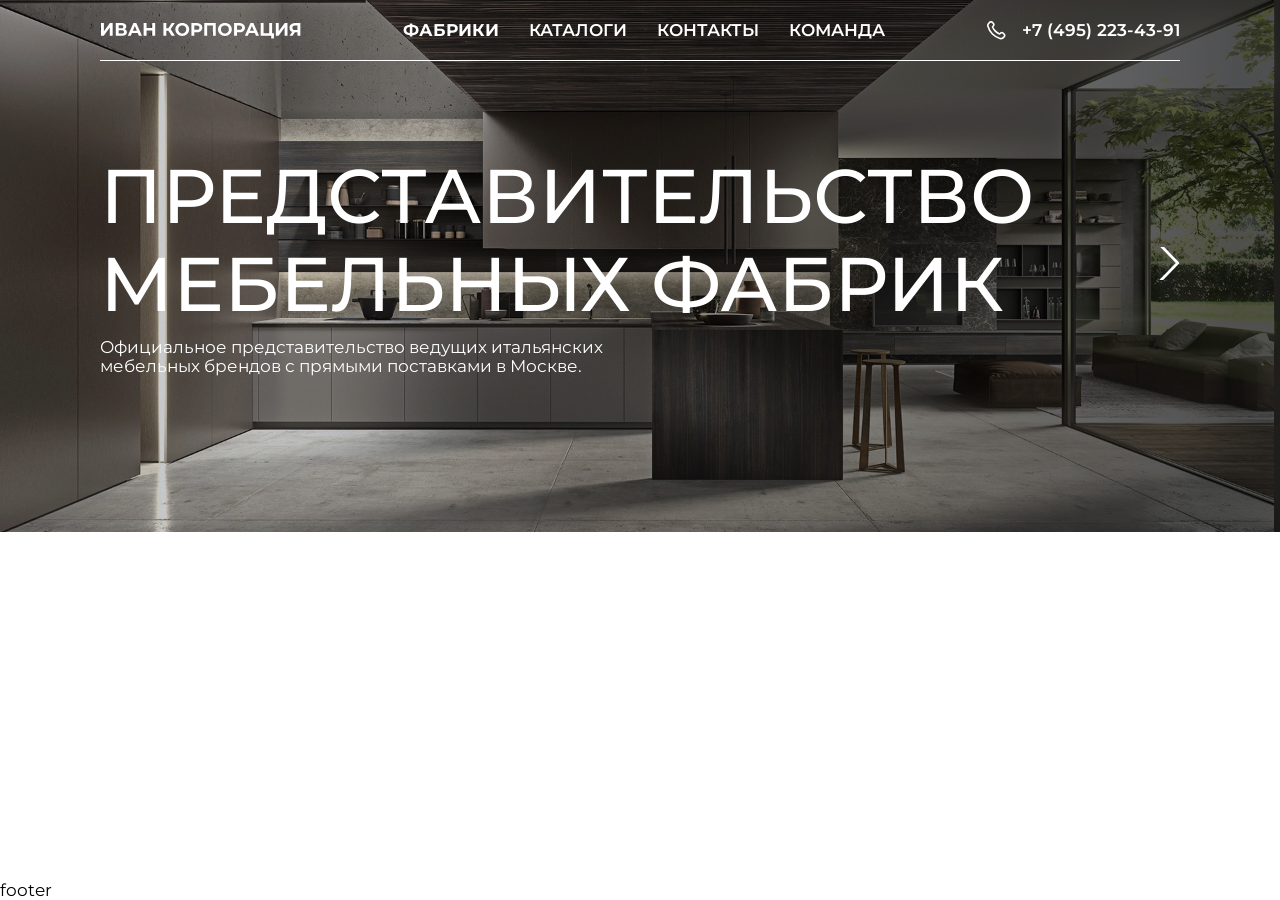
==== pages/index/index.html @ 4d2b4e7a "first commit" ====
<!DOCTYPE html>
<html lang="ru">

<head>
    <meta charset="UTF-8" />
    <meta name="viewport" content="width=device-width, initial-scale=1.0, viewport-fit=cover" />

    <title>Главная</title>

    <link rel="icon" type="image/png" href="../../img/favicon/favicon-96x96.png" sizes="96x96" />
    <link rel="icon" type="image/svg+xml" href="../../img/favicon/favicon.svg" />
    <link rel="shortcut icon" href="../../img/favicon.ico" />
    <link rel="apple-touch-icon" sizes="180x180" href="../../img/favicon/apple-touch-icon.png" />
    <link rel="manifest" href="../../img/favicon/site.webmanifest" />
    <meta name="apple-mobile-web-app-title" content="Ivancorporation" />

    <link rel="stylesheet" type="text/css" href="../../fonts/stylesheet.css" />

    <link rel="stylesheet" type="text/css" href="../../libs/swiper/swiper-bundle.min.css" />
    <link rel="stylesheet" type="text/css" href="../../libs/selectric/selectric.css" />
    <link rel="stylesheet" type="text/css" href="../../libs/micromodal/micromodal.css" />
    <link rel="stylesheet" type="text/css" href="../../libs/fancybox/fancybox.css" />
    <link rel="stylesheet" type="text/css" href="../../css/style.css" />
</head>

<body class="index-page">

    <div class="site-wrapper">
        <header class="header">
            <div class="container">
                <div class="header__inner">
                    <a href="/" class="logo">
                        <img src="../../img/svg/logo.svg" alt="logo">
                    </a>

                    <nav class="menu">
                        <ul class="menu-list">
                            <li class="menu-item">
                                <a href="#" class="active">
                                    ФАБРИКИ
                                </a>
                            </li>
                            <li class="menu-item">
                                <a href="#">
                                    КАТАЛОГИ
                                </a>
                            </li>
                            <li class="menu-item">
                                <a href="#">
                                    КОНТАКТЫ
                                </a>
                            </li>
                            <li class="menu-item">
                                <a href="#">
                                    КОМАНДА
                                </a>
                            </li>
                        </ul>

                        <div class="menu__mobile">
                            <a href="tel:+74952234391" class="link-phone isMobile">+7 (495) 223-43-91</a>
                            <a href="mailto:ivancorporation.info" class="link-mail">ivancorporation.info</a>

                            <div class="socials">
                                <a href="#" class="socials__item socials__item--whatsapp"></a>
                                <a href="#" class="socials__item socials__item--telegram"></a>
                                <a href="#" class="socials__item socials__item--max"></a>
                            </div>
                        </div>
                    </nav>

                    <a href="tel:+74952234391" class="link-phone">+7 (495) 223-43-91</a>

                    <div class="burger">
                        <span class="burger-line"></span>
                        <span class="burger-line"></span>
                        <span class="burger-line"></span>
                    </div>
                </div>
            </div>

        </header>

        <main class="main">
            <section class="hero">
                <div class="container">
                    <div class="hero__content">
                        <h1 class="caption caption--h1">ПРЕДСТАВИТЕЛЬСТВО МЕБЕЛЬНЫХ ФАБРИК</h1>
                        <p>
                            Официальное представительство ведущих итальянских мебельных брендов с прямыми
                            поставками в
                            Москве.
                        </p>
                    </div>
                </div>

                <div class="hero__slider swiper">
                    <div class="swiper-wrapper">
                        <div class="swiper-slide">
                            <div class="picture-block">
                                <picture>
                                    <source type="image/webp" srcset="./../../img/pic-hero1.webp" />
                                    <img src="./../../img/pic-hero1.png" alt="" />
                                </picture>
                            </div>

                        </div>
                        <div class="swiper-slide">
                            <div class="picture-block">
                                <picture>
                                    <source type="image/webp" srcset="./../../img/pic-hero2.webp" />
                                    <img src="./../../img/pic-hero2.png" alt="" />
                                </picture>
                            </div>

                        </div>
                    </div>

                    <div class="hero__slider__controls">
                        <div class="btnSwiperNext"></div>
                    </div>

                </div>
            </section>
        </main>
        <footer class="footer">footer</footer>
    </div>

    <div class="overlay"></div>

</body>

<script src="../../libs/jquery/jquery-3.7.1.min.js"></script>
<script src="../../libs/swiper/swiper-bundle.min.js"></script>
<script src="../../libs/selectric/jquery.selectric.min.js"></script>
<script src="../../libs/micromodal/micromodal.min.js"></script>
<script src="../../libs/tabslet/jquery.tabslet.min.js"></script>
<script src="../../libs/fancybox/fancybox.umd.js"></script>
<script src="../../js/main.js"></script>

</html>
---- fonts/stylesheet.css ----
@font-face{font-family:'Montserrat';src:url('Montserrat-Bold.woff2') format('woff2'),url('Montserrat-Bold.woff') format('woff');font-weight:bold;font-style:normal;font-display:swap;}@font-face{font-family:'Montserrat';src:url('Montserrat-BoldItalic.woff2') format('woff2'),url('Montserrat-BoldItalic.woff') format('woff');font-weight:bold;font-style:italic;font-display:swap;}@font-face{font-family:'Montserrat';src:url('Montserrat-Italic.woff2') format('woff2'),url('Montserrat-Italic.woff') format('woff');font-weight:normal;font-style:italic;font-display:swap;}@font-face{font-family:'Montserrat';src:url('Montserrat-Light.woff2') format('woff2'),url('Montserrat-Light.woff') format('woff');font-weight:300;font-style:normal;font-display:swap;}@font-face{font-family:'Montserrat';src:url('Montserrat-LightItalic.woff2') format('woff2'),url('Montserrat-LightItalic.woff') format('woff');font-weight:300;font-style:italic;font-display:swap;}@font-face{font-family:'Montserrat';src:url('Montserrat-Medium.woff2') format('woff2'),url('Montserrat-Medium.woff') format('woff');font-weight:500;font-style:normal;font-display:swap;}@font-face{font-family:'Montserrat';src:url('Montserrat-MediumItalic.woff2') format('woff2'),url('Montserrat-MediumItalic.woff') format('woff');font-weight:500;font-style:italic;font-display:swap;}@font-face{font-family:'Montserrat';src:url('Montserrat-Regular.woff2') format('woff2'),url('Montserrat-Regular.woff') format('woff');font-weight:normal;font-style:normal;font-display:swap;}@font-face{font-family:'Montserrat';src:url('Montserrat-SemiBold.woff2') format('woff2'),url('Montserrat-SemiBold.woff') format('woff');font-weight:600;font-style:normal;font-display:swap;}@font-face{font-family:'Montserrat';src:url('Montserrat-SemiBoldItalic.woff2') format('woff2'),url('Montserrat-SemiBoldItalic.woff') format('woff');font-weight:600;font-style:italic;font-display:swap;}@font-face{font-family:'Montserrat';src:url('Montserrat-Thin.woff2') format('woff2'),url('Montserrat-Thin.woff') format('woff');font-weight:100;font-style:normal;font-display:swap;}@font-face{font-family:'Montserrat';src:url('Montserrat-ThinItalic.woff2') format('woff2'),url('Montserrat-ThinItalic.woff') format('woff');font-weight:100;font-style:italic;font-display:swap;}
---- libs/selectric/selectric.css ----
/*======================================
  Selectric v1.13.0
======================================*/

.selectric-wrapper {
  position: relative;
  cursor: pointer;
}

.selectric-responsive {
  width: 100%;
}

.selectric {
  border: 1px solid #DDD;
  border-radius: 0px;
  background: #F8F8F8;
  position: relative;
  overflow: hidden;
}

.selectric .label {
  display: block;
  white-space: nowrap;
  overflow: hidden;
  text-overflow: ellipsis;
  margin: 0 38px 0 10px;
  font-size: 12px;
  line-height: 38px;
  color: #444;
  height: 38px;
  -webkit-user-select: none;
     -moz-user-select: none;
      -ms-user-select: none;
          user-select: none;
}

.selectric .button {
  display: block;
  position: absolute;
  right: 0;
  top: 0;
  width: 38px;
  height: 38px;
  line-height: 38px;
  background-color: #F8f8f8;
  color: #BBB;
  text-align: center;
  font: 0/0 a;
  *font: 20px/38px Lucida Sans Unicode, Arial Unicode MS, Arial;
}

.selectric .button:after {
  content: " ";
  position: absolute;
  top: 0;
  right: 0;
  bottom: 0;
  left: 0;
  margin: auto;
  width: 0;
  height: 0;
  border: 4px solid transparent;
  border-top-color: #BBB;
  border-bottom: none;
}

.selectric-focus .selectric {
  border-color: #aaaaaa;
}

.selectric-hover .selectric {
  border-color: #c4c4c4;
}

.selectric-hover .selectric .button {
  color: #a2a2a2;
}

.selectric-hover .selectric .button:after {
  border-top-color: #a2a2a2;
}

.selectric-open {
  z-index: 9999;
}

.selectric-open .selectric {
  border-color: #c4c4c4;
}

.selectric-open .selectric-items {
  display: block;
}

.selectric-disabled {
  filter: alpha(opacity=50);
  opacity: 0.5;
  cursor: default;
  -webkit-user-select: none;
     -moz-user-select: none;
      -ms-user-select: none;
          user-select: none;
}

.selectric-hide-select {
  position: relative;
  overflow: hidden;
  width: 0;
  height: 0;
}

.selectric-hide-select select {
  position: absolute;
  left: -100%;
}

.selectric-hide-select.selectric-is-native {
  position: absolute;
  width: 100%;
  height: 100%;
  z-index: 10;
}

.selectric-hide-select.selectric-is-native select {
  position: absolute;
  top: 0;
  left: 0;
  right: 0;
  height: 100%;
  width: 100%;
  border: none;
  z-index: 1;
  box-sizing: border-box;
  opacity: 0;
}

.selectric-input {
  position: absolute !important;
  top: 0 !important;
  left: 0 !important;
  overflow: hidden !important;
  clip: rect(0, 0, 0, 0) !important;
  margin: 0 !important;
  padding: 0 !important;
  width: 1px !important;
  height: 1px !important;
  outline: none !important;
  border: none !important;
  *font: 0/0 a !important;
  background: none !important;
}

.selectric-temp-show {
  position: absolute !important;
  visibility: hidden !important;
  display: block !important;
}

/* Items box */
.selectric-items {
  display: none;
  position: absolute;
  top: 100%;
  left: 0;
  background: #F8F8F8;
  border: 1px solid #c4c4c4;
  z-index: -1;
  box-shadow: 0 0 10px -6px;
}

.selectric-items .selectric-scroll {
  height: 100%;
  overflow: auto;
}

.selectric-above .selectric-items {
  top: auto;
  bottom: 100%;
}

.selectric-items ul, .selectric-items li {
  list-style: none;
  padding: 0;
  margin: 0;
  font-size: 12px;
  line-height: 20px;
  min-height: 20px;
}

.selectric-items li {
  display: block;
  padding: 10px;
  color: #666;
  cursor: pointer;
}

.selectric-items li.selected {
  background: #E0E0E0;
  color: #444;
}

.selectric-items li.highlighted {
  background: #D0D0D0;
  color: #444;
}

.selectric-items li:hover {
  background: #D5D5D5;
  color: #444;
}

.selectric-items .disabled {
  filter: alpha(opacity=50);
  opacity: 0.5;
  cursor: default !important;
  background: none !important;
  color: #666 !important;
  -webkit-user-select: none;
     -moz-user-select: none;
      -ms-user-select: none;
          user-select: none;
}

.selectric-items .selectric-group .selectric-group-label {
  font-weight: bold;
  padding-left: 10px;
  cursor: default;
  -webkit-user-select: none;
     -moz-user-select: none;
      -ms-user-select: none;
          user-select: none;
  background: none;
  color: #444;
}

.selectric-items .selectric-group.disabled li {
  filter: alpha(opacity=100);
  opacity: 1;
}

.selectric-items .selectric-group li {
  padding-left: 25px;
}
---- libs/micromodal/micromodal.css ----
/**************************\
  Basic Modal Styles
\**************************/

.modal {
  font-family: -apple-system,BlinkMacSystemFont,avenir next,avenir,helvetica neue,helvetica,ubuntu,roboto,noto,segoe ui,arial,sans-serif;
}

.modal__overlay {
  position: fixed;
  top: 0;
  left: 0;
  right: 0;
  bottom: 0;
  background: rgba(0,0,0,0.6);
  display: flex;
  justify-content: center;
  align-items: center;
}

.modal__container {
  background-color: #fff;
  padding: 30px;
  max-width: 500px;
  max-height: 100vh;
  border-radius: 4px;
  overflow-y: auto;
  box-sizing: border-box;
}

.modal__header {
  display: flex;
  justify-content: space-between;
  align-items: center;
}

.modal__title {
  margin-top: 0;
  margin-bottom: 0;
  font-weight: 600;
  font-size: 1.25rem;
  line-height: 1.25;
  color: #00449e;
  box-sizing: border-box;
}

.modal__close {
  background: transparent;
  border: 0;
}

.modal__header .modal__close:before { content: "\2715"; }

.modal__content {
  margin-top: 2rem;
  margin-bottom: 2rem;
  line-height: 1.5;
  color: rgba(0,0,0,.8);
}

.modal__btn {
  font-size: .875rem;
  padding-left: 1rem;
  padding-right: 1rem;
  padding-top: .5rem;
  padding-bottom: .5rem;
  background-color: #e6e6e6;
  color: rgba(0,0,0,.8);
  border-radius: .25rem;
  border-style: none;
  border-width: 0;
  cursor: pointer;
  -webkit-appearance: button;
  text-transform: none;
  overflow: visible;
  line-height: 1.15;
  margin: 0;
  will-change: transform;
  -moz-osx-font-smoothing: grayscale;
  -webkit-backface-visibility: hidden;
  backface-visibility: hidden;
  -webkit-transform: translateZ(0);
  transform: translateZ(0);
  transition: -webkit-transform .25s ease-out;
  transition: transform .25s ease-out;
  transition: transform .25s ease-out,-webkit-transform .25s ease-out;
}

.modal__btn:focus, .modal__btn:hover {
  -webkit-transform: scale(1.05);
  transform: scale(1.05);
}

.modal__btn-primary {
  background-color: #00449e;
  color: #fff;
}



/**************************\
  Demo Animation Style
\**************************/
@keyframes mmfadeIn {
    from { opacity: 0; }
      to { opacity: 1; }
}

@keyframes mmfadeOut {
    from { opacity: 1; }
      to { opacity: 0; }
}

@keyframes mmslideIn {
  from { transform: translateY(15%); }
    to { transform: translateY(0); }
}

@keyframes mmslideOut {
    from { transform: translateY(0); }
    to { transform: translateY(-10%); }
}

.micromodal-slide {
  display: none;
}

.micromodal-slide.is-open {
  display: block;
}

.micromodal-slide[aria-hidden="false"] .modal__overlay {
  animation: mmfadeIn .3s cubic-bezier(0.0, 0.0, 0.2, 1);
}

.micromodal-slide[aria-hidden="false"] .modal__container {
  animation: mmslideIn .3s cubic-bezier(0, 0, .2, 1);
}

.micromodal-slide[aria-hidden="true"] .modal__overlay {
  animation: mmfadeOut .3s cubic-bezier(0.0, 0.0, 0.2, 1);
}

.micromodal-slide[aria-hidden="true"] .modal__container {
  animation: mmslideOut .3s cubic-bezier(0, 0, .2, 1);
}

.micromodal-slide .modal__container,
.micromodal-slide .modal__overlay {
  will-change: transform;
}
---- css/style.css ----
*,
*:before,
*:after {
  -webkit-box-sizing: border-box;
  -moz-box-sizing: border-box;
  box-sizing: border-box;
  -webkit-text-size-adjust: 100%;
  -moz-text-size-adjust: 100%;
  -ms-text-size-adjust: 100%;
}

html {
  padding: env(safe-area-inset);
}

html,
body {
  -webkit-box-sizing: border-box;
  -moz-box-sizing: border-box;
  box-sizing: border-box;
  -webkit-text-size-adjust: 100%;
  -moz-text-size-adjust: 100%;
  -ms-text-size-adjust: 100%;
  scroll-behavior: smooth;
  margin: 0 auto !important;
}

body {
  margin: 0 auto;
  padding: 0px;
  -webkit-outline: none;
  outline: none;
  position: relative;
  min-width: 320px;
  max-height: 1000000px;
  min-height: 100vh;
  text-decoration-skip: objects;
  -webkit-font-smoothing: antialiased;
  -webkit-tap-highlight-color: transparent;
}

:focus,
:active,
:hover,
:link {
  -webkit-tap-highlight-color: rgba(0, 0, 0, 0) !important;
  -webkit-focus-ring-color: rgba(0, 0, 0, 0) !important;
  -webkit-outline: none;
  outline: none;
}

ul,
ol {
  list-style-position: inside;
  list-style-type: none;
  padding: 0;
  margin: 0;
  text-align: left;
}

li {
  height: auto;
}

h1,
h2,
h3,
h4,
h5,
h6,
p {
  margin: 0;
}

iframe {
  display: block;
  border: none;
}

img {
  display: block;
  border: none;
  max-width: 100%;
}

textarea {
  white-space: pre-wrap;
  resize: none;
}

button,
select {
  display: block;
  padding: 0;
  border: none;
  -webkit-border-radius: 0;
  -moz-border-radius: 0;
  -ms-border-radius: 0;
  border-radius: 0;
  font-family: inherit;
  background-color: transparent;
  -webkit-appearance: none;
  -moz-appearance: none;
  appearance: none;
  -webkit-box-shadow: none;
  -moz-box-shadow: none;
  box-shadow: none;
  text-transform: none;
}

button {
  width: auto;
  cursor: pointer;
}

button::-moz-focus-inner,
[type=button]::-moz-focus-inner,
[type=reset]::-moz-focus-inner,
[type=submit]::-moz-focus-inner {
  border: none;
  padding: 0;
}

[type=search],
button:-moz-focusring,
[type=button]:-moz-focusring,
[type=reset]:-moz-focusring,
[type=submit]:-moz-focusring {
  -webkit-outline: none;
  outline: none;
}

[type=search]::-webkit-search-decoration,
::-webkit-file-upload-button {
  -webkit-appearance: none;
  -moz-appearance: none;
  appearance: none;
}

label,
textarea,
input {
  -webkit-appearance: none;
  appearance: none;
  border-radius: 0;
  font-variant-ligatures: none;
}

input[type=number],
input[type=number]:hover,
input[type=number]:focus {
  appearance: none;
  -moz-appearance: textfield;
}

input[type=number]::-webkit-inner-spin-button,
input[type=number]::-webkit-outer-spin-button {
  -webkit-appearance: none;
  margin: 0;
}

[hidden],
::-ms-clear,
area {
  display: none;
}

fieldset {
  border: none;
  margin: 0;
  padding: 0;
}

legend {
  display: block;
  padding: 0;
}

menu,
dir {
  list-style: none;
  margin: 0;
  padding: 0;
}

::-webkit-input-placeholder {
  color: inherit;
}

:-ms-input-placeholder {
  color: inherit;
}

::-moz-input-placeholder {
  color: inherit;
}

::-moz-placeholder {
  color: inherit;
}

:-moz-placeholder {
  color: inherit;
}

a {
  background-color: transparent;
  color: inherit;
  text-decoration: none;
  -webkit-outline: none;
  outline: none;
  text-decoration-skip-ink: none;
}

[type=date]::-webkit-inner-spin-button {
  display: none;
}

[type=date]::-webkit-calendar-picker-indicator {
  opacity: 0;
}

body {
  font-family: "Montserrat", sans-serif;
  background-color: rgb(255, 255, 255);
  color: rgb(0, 0, 0);
  font-size: 18px;
  line-height: 22px;
  font-weight: 400;
  font-variant-ligatures: none;
}
@media (max-width: 1549px) {
  body {
    font-size: 17px;
    line-height: 19px;
  }
}
@media (max-width: 389px) {
  body {
    font-size: 15px;
    line-height: 17px;
  }
}
body.modal-open, body.hidden {
  overflow: hidden;
}
body.index-page .header {
  color: rgb(255, 255, 255);
}
@media (max-width: 767px) {
  body.index-page .header {
    border-bottom: solid 1px rgb(255, 255, 255);
  }
}
body.index-page .header__inner {
  border-color: rgb(255, 255, 255);
}
body.index-page .link-phone::before {
  filter: brightness(0) invert(1);
}
body.index-page .main {
  padding-top: 0;
}
body.index-page .burger-line {
  background-color: rgb(255, 255, 255);
}
body.inner-page .header {
  color: #222222;
}
body.inner-page .header__inner {
  border-color: #222222;
}
body.inner-page .logo {
  filter: brightness(0) invert(1);
}
body.is-openMenu .header {
  background-color: rgb(255, 255, 255);
  border-color: #222222;
}
body.is-openMenu .header .logo {
  filter: brightness(0) invert(0);
}
body.is-openMenu .header .link-phone {
  opacity: 0;
  pointer-events: none;
}
body.is-openMenu .header .menu__mobile .link-phone {
  opacity: 1;
  pointer-events: initial;
}
body.is-openMenu .header .burger-line {
  background-color: #222222;
}

.container {
  width: 100%;
  max-width: 1540px;
  padding: 0 10px;
  margin: 0 auto;
}
@media (max-width: 1549px) {
  .container {
    max-width: 1100px;
  }
}
@media (max-width: 1279px) {
  .container {
    max-width: 850px;
  }
}
@media (max-width: 1023px) {
  .container {
    max-width: 689px;
    padding: 0;
  }
}
@media (max-width: 767px) {
  .container {
    max-width: 100%;
    padding-left: 16px;
    padding-right: 16px;
  }
}

label,
textarea,
input {
  font-family: "Montserrat", sans-serif;
}

div {
  scrollbar-color: rgba(255, 255, 255, 0.33) transparent;
  scrollbar-width: thin;
}
div::-webkit-scrollbar {
  width: 5px;
  background-color: transparent;
  left: 5px;
}
div::-webkit-scrollbar-thumb {
  width: 5px;
  background-color: rgba(255, 255, 255, 0.33);
  border-radius: 10px;
}

.site-wrapper {
  display: flex;
  flex-direction: column;
  flex-wrap: wrap;
  min-height: 100vh;
  width: 100%;
}
.site-wrapper footer,
.site-wrapper .footer {
  margin-top: auto;
}

.main {
  width: 100%;
  flex: 1;
  display: flex;
  flex-direction: column;
  padding-top: 72px;
}

picture {
  position: relative;
  display: block;
}
picture img {
  position: relative;
}

.picture-block {
  position: relative;
}
.picture-block picture {
  position: absolute;
  top: 0;
  left: 0;
  width: 100%;
  height: 100%;
}
.picture-block picture img {
  position: absolute;
  top: 0;
  left: 0;
  width: 100%;
  height: 100%;
  object-fit: cover;
}

section {
  padding: 80px 0;
}
@media (max-width: 1549px) {
  section {
    padding: 50px 0;
  }
}
@media (max-width: 1279px) {
  section {
    padding: 50px 0;
  }
}
@media (max-width: 767px) {
  section {
    padding: 40px 0;
  }
}
@media (max-width: 639px) {
  section {
    padding: 30px 0;
  }
}

.selectric-wrapper {
  border: 0;
  outline: none;
  height: 50px;
}
.selectric-wrapper.selectric-hover .selectric {
  border-color: rgb(0, 0, 0);
}
.selectric-wrapper.selectric-open .selectric {
  border-color: rgb(0, 0, 0);
}
.selectric-wrapper.selectric-open .selectric .button {
  transform: scale(1, -1);
}
.selectric-wrapper.selectric-above .selectric-items {
  border: solid 1px rgb(0, 0, 0);
}
@media (max-width: 1549px) {
  .selectric-wrapper {
    height: 30px;
  }
}

.selectric {
  border: 0;
  background: transparent;
  width: 100%;
  height: 50px;
  width: 100%;
  border-top: 0;
  border-left: 0;
  border-right: 0;
  border-radius: 0;
}
@media (max-width: 1549px) {
  .selectric {
    height: 30px;
  }
}
.selectric .label {
  font-weight: 400;
  height: 100%;
  padding: 10px 0;
  font-weight: 400;
  font-family: "Montserrat", sans-serif;
  font-size: 16px;
  line-height: 30px;
  letter-spacing: 0%;
  margin: 0;
  color: rgb(0, 0, 0);
  border-bottom: solid 1px rgb(159, 159, 159);
}
@media (max-width: 1549px) {
  .selectric .label {
    padding: 0;
    font-size: 12px;
  }
}
.selectric .button {
  display: none;
  width: 24px;
  height: 24px;
  background: transparent;
  background-image: url("data:image/svg+xml;charset=UTF-8,%3csvg width='15' height='8' viewBox='0 0 15 8' fill='none' xmlns='http://www.w3.org/2000/svg'%3e%3cpath d='M1.5 1L7.5 7L13.5 1' stroke='%23222222' stroke-width='2' stroke-linecap='round' stroke-linejoin='round'/%3e%3c/svg%3e ");
  background-position: center;
  background-repeat: no-repeat;
  background-size: 12px;
  transition: all 0.3s;
  top: 50%;
  right: 24px;
  margin-top: -12px;
}
.selectric .button::after {
  display: none;
}

.selectric-items {
  background: transparent;
  background-color: rgb(255, 255, 255);
  border: 0;
  border-bottom-right-radius: 9px;
  border-bottom-left-radius: 9px;
  box-shadow: 0px 6px 15px 0px rgba(98, 97, 97, 0.25);
  border-top: 0;
  overflow: hidden;
  z-index: -1;
  min-width: 140px;
  right: 0;
  left: auto;
}

.selectric-scroll {
  border: 0;
}
.selectric-scroll ul {
  padding-top: 5px;
}
.selectric-scroll ul li {
  font-weight: 400;
  font-size: 14px;
  line-height: 18px;
  color: #7b7b7b;
  padding: 8px;
  transition: all 0.3s;
}
.selectric-scroll ul li.highlighted, .selectric-scroll ul li.selected {
  background: transparent !important;
  text-decoration: underline;
  color: rgb(0, 0, 0);
}
.selectric-scroll ul li:hover {
  background: transparent !important;
  color: rgb(0, 0, 0);
}

.selectric-open {
  z-index: 4;
}

.swiper-pagination-bullets {
  bottom: 0 !important;
  top: auto !important;
  left: 0;
  width: auto;
  position: relative;
  display: flex;
  justify-content: center;
  align-items: center;
  gap: 0;
  z-index: 5;
}
.swiper-pagination-bullets .swiper-pagination-bullet {
  width: 16px;
  height: 1px;
  opacity: 1;
  border-radius: 0;
  margin: 0 !important;
  flex: 1;
  position: relative;
  transition: all 0.3s;
  background-color: rgba(15, 15, 15, 0.2);
}
.swiper-pagination-bullets .swiper-pagination-bullet-active {
  background-color: rgb(0, 0, 0);
}

.burger {
  cursor: pointer;
  display: none;
  width: 24px;
  height: 16px;
  background-position: center;
  background-repeat: no-repeat;
  background-size: contain;
  z-index: 3;
  transition: transform 0.3s;
  pointer-events: none;
}
@media (max-width: 767px) {
  .burger {
    position: relative;
    display: flex;
    flex-direction: column;
    justify-content: space-between;
    align-items: center;
    pointer-events: initial;
  }
}
.burger-line {
  width: 100%;
  height: 2px;
  background-color: rgb(0, 0, 0);
  transition: all 0.3s;
  border-radius: 3px;
}
.burger.opened .burger-line:nth-child(1) {
  transform: rotate(45deg) translate(5px, 6px);
}
.burger.opened .burger-line:nth-child(2) {
  width: 0;
}
.burger.opened .burger-line:nth-child(3) {
  transform: rotate(-45deg) translate(4px, -5px);
}

.swiper-controls {
  position: relative;
  display: flex;
  gap: 20px;
}

.swiperBtnPrev {
  cursor: pointer;
  background-position: center;
  background-repeat: no-repeat;
  position: relative;
  top: 0;
  left: 0;
  right: 0;
  margin: 0;
  width: 46px;
  height: 46px;
  min-width: 46px;
  transition: all 0.3s;
  transform: rotate(-180deg);
  background-size: contain;
  background-image: url("data:image/svg+xml;charset=UTF-8,%3csvg width='49' height='49' viewBox='0 0 49 49' fill='none' xmlns='http://www.w3.org/2000/svg'%3e%3cpath d='M1 24.3333H47.6667M47.6667 24.3333L24.3333 1M47.6667 24.3333L24.3333 47.6667' stroke='%230F0F0F' stroke-width='2' stroke-linecap='round' stroke-linejoin='round'/%3e%3c/svg%3e ");
}
@media (max-width: 767px) {
  .swiperBtnPrev {
    width: 30px;
    height: 30px;
    min-width: 30px;
  }
}
.swiperBtnPrev:hover {
  transform: rotate(-180deg) scale(0.9);
}

.swiperBtnNext {
  cursor: pointer;
  background-position: center;
  background-repeat: no-repeat;
  position: relative;
  top: 0;
  left: 0;
  right: 0;
  margin: 0;
  width: 46px;
  height: 46px;
  min-width: 46px;
  transition: all 0.3s;
  background-size: contain;
  background-image: url("data:image/svg+xml;charset=UTF-8,%3csvg width='49' height='49' viewBox='0 0 49 49' fill='none' xmlns='http://www.w3.org/2000/svg'%3e%3cpath d='M1 24.3333H47.6667M47.6667 24.3333L24.3333 1M47.6667 24.3333L24.3333 47.6667' stroke='%230F0F0F' stroke-width='2' stroke-linecap='round' stroke-linejoin='round'/%3e%3c/svg%3e ");
}
@media (max-width: 767px) {
  .swiperBtnNext {
    width: 30px;
    height: 30px;
    min-width: 30px;
  }
}
.swiperBtnNext:hover {
  transform: scale(0.9);
}

.input-item {
  width: 100%;
}
.input-item input {
  width: 100%;
  height: 65px;
  border: 0;
  background-color: transparent;
  border-bottom: solid 1px rgb(255, 255, 255);
  border-radius: 0;
  font-size: 24px;
  padding: 0;
  color: rgb(255, 255, 255);
}
@media (max-width: 1023px) {
  .input-item input {
    font-size: 20px;
  }
}
@media (max-width: 767px) {
  .input-item input {
    height: 45px;
  }
}
.input-item input::placeholder {
  text-transform: uppercase;
  opacity: 0.6;
}
.input-item textarea {
  width: 100%;
  height: 112px;
  background-color: rgb(255, 255, 255);
  border-radius: 9px;
  border: 0;
  padding: 12px 16px;
}

.check-block input {
  display: none;
}
.check-block input:checked + label:before {
  background-color: rgb(0, 0, 0);
}
.check-block input:checked + label::after {
  background-color: rgb(0, 0, 0);
  opacity: 1;
}
.check-block label {
  cursor: pointer;
  font-weight: 400;
  font-size: 16px;
  line-height: 20px;
  position: relative;
  padding-left: 24px;
  text-decoration-color: transparent;
  text-decoration-skip-ink: none;
  text-underline-offset: 1px;
  text-decoration-thickness: 1px;
  display: block;
  align-items: center;
  gap: 8px;
  padding-left: 70px;
  color: rgb(255, 255, 255);
}
@media (max-width: 1549px) {
  .check-block label {
    font-size: 14px;
    line-height: 17px;
    padding-left: 65px;
  }
}
@media (max-width: 1279px) {
  .check-block label {
    font-size: 12px;
  }
}
@media (max-width: 1023px) {
  .check-block label {
    padding-left: 50px;
  }
}
.check-block label a {
  text-decoration: underline;
  opacity: 0.3;
  transition: opacity 0.3s;
}
.check-block label a:hover {
  opacity: 1;
}
.check-block label::before {
  content: "";
  position: absolute;
  transition: all 0.3s;
  left: 0;
  top: 50%;
  width: 48px;
  height: 48px;
  border: 0;
  border-radius: 4px;
  overflow: hidden;
  transform: translateY(-50%);
  background-color: rgb(255, 255, 255);
}
@media (max-width: 1549px) {
  .check-block label::before {
    width: 42px;
    height: 42px;
  }
}
@media (max-width: 1023px) {
  .check-block label::before {
    width: 38px;
    height: 38px;
  }
}
.check-block label::after {
  content: "";
  position: absolute;
  transition: all 0.3s;
  background-color: rgb(255, 255, 255);
  left: 0;
  top: 50%;
  width: 48px;
  height: 48px;
  opacity: 0;
  border-radius: 4px;
  overflow: hidden;
  transform: translateY(-50%);
  background-position: center;
  background-image: url("data:image/svg+xml;charset=UTF-8,%3csvg width='35' height='25' viewBox='0 0 35 25' fill='none' xmlns='http://www.w3.org/2000/svg'%3e%3cpath d='M1.5 9.5L13.8077 22L33.5 2' stroke='%23EDEADF' stroke-width='4'/%3e%3c/svg%3e ");
  background-repeat: no-repeat;
}
@media (max-width: 1549px) {
  .check-block label::after {
    width: 42px;
    height: 42px;
    background-size: 24px;
  }
}
@media (max-width: 1023px) {
  .check-block label::after {
    width: 38px;
    height: 38px;
    background-size: 50%;
  }
}

.radio-block {
  position: relative;
}
.radio-block label {
  font-weight: 400;
  font-size: 16px;
  line-height: 30px;
  position: relative;
  padding-left: 17px;
  cursor: pointer;
}
.radio-block label::before {
  content: "";
  position: absolute;
  transition: all 0.3s;
  left: -10px;
  top: 2px;
  width: 17px;
  height: 17px;
  border-radius: 50%;
  border: solid 1px rgb(0, 0, 0);
}
@media (max-width: 1549px) {
  .radio-block label::before {
    top: 0;
  }
}
.radio-block label::after {
  content: "";
  position: absolute;
  transition: all 0.3s;
  left: -7px;
  top: 5px;
  width: 11px;
  height: 11px;
  border-radius: 50%;
  background-color: rgb(0, 0, 0);
  opacity: 0;
}
@media (max-width: 1549px) {
  .radio-block label::after {
    top: 3px;
  }
}
@media (max-width: 1549px) {
  .radio-block label {
    font-size: 12px;
  }
}
.radio-block input:checked + ::after {
  opacity: 1;
}

.play {
  cursor: pointer;
  background-image: url("data:image/svg+xml;charset=UTF-8,%3csvg width='45' height='50' viewBox='0 0 45 50' fill='none' xmlns='http://www.w3.org/2000/svg'%3e%3cpath d='M41.0625 19.8399C45.0347 22.1333 45.0347 27.8667 41.0625 30.1601L9.43749 48.4188C5.46527 50.7121 0.499998 47.8454 0.499998 43.2587L0.499999 6.74129C0.5 2.15456 5.46528 -0.712135 9.4375 1.58123L41.0625 19.8399Z' fill='%23FA4F19'/%3e%3c/svg%3e ");
  background-position: calc(50% + 5px) center;
  background-repeat: no-repeat;
  width: 66px;
  height: 66px;
  border-radius: 50%;
  display: flex;
  align-items: center;
  justify-content: center;
  transition: all 0.3s;
  z-index: 5;
}

.breadcrumbs {
  padding: 15px 0;
  position: relative;
  z-index: 3;
}
@media (max-width: 1549px) {
  .breadcrumbs {
    padding: 10px 0;
  }
}
@media (max-width: 767px) {
  .breadcrumbs {
    padding: 5px 0;
  }
}
.breadcrumbs ul {
  display: flex;
  align-items: center;
  flex-wrap: wrap;
  gap: 45px;
}
@media (max-width: 767px) {
  .breadcrumbs ul {
    gap: 0 37px;
    display: none;
  }
}
.breadcrumbs li:first-child .breadcrumbs-link::before {
  display: none;
}
.breadcrumbs .breadcrumbs-link {
  position: relative;
  font-weight: 400;
  font-size: 12px;
  line-height: 24px;
  text-decoration: underline;
  text-decoration-color: transparent;
  transition: text-decoration 0.3s;
}
.breadcrumbs .breadcrumbs-link:hover {
  text-decoration-color: rgb(0, 0, 0);
}
.breadcrumbs .breadcrumbs-link::before {
  content: "";
  position: absolute;
  transition: all 0.3s;
  left: -28.5px;
  top: 50%;
  transform: translateY(-50%);
  background-image: url("data:image/svg+xml;charset=UTF-8,%3csvg width='9' height='16' viewBox='0 0 9 16' fill='none' xmlns='http://www.w3.org/2000/svg'%3e%3cpath fill-rule='evenodd' clip-rule='evenodd' d='M0.844676 0.861934C1.10503 0.601584 1.52714 0.601584 1.78749 0.861934L7.98275 7.0572C8.50345 7.5779 8.50345 8.42212 7.98275 8.94281L1.78749 15.1381C1.52714 15.3984 1.10503 15.3984 0.844676 15.1381C0.584327 14.8777 0.584327 14.4556 0.844676 14.1953L7.03994 8.00001L0.844676 1.80474C0.584327 1.54439 0.584327 1.12228 0.844676 0.861934Z' fill='%234E5457'/%3e%3c/svg%3e ");
  background-position: center;
  background-repeat: no-repeat;
  background-size: contain;
  width: 14px;
  height: 14px;
}
.breadcrumbs span.breadcrumbs-link {
  text-decoration: none;
}
.breadcrumbs .breadcrumbs-link--main {
  position: relative;
  background-image: url("data:image/svg+xml;charset=UTF-8,%3csvg width='39' height='24' viewBox='0 0 39 24' fill='none' xmlns='http://www.w3.org/2000/svg'%3e%3cpath d='M0 4.67532C0 2.09321 2.09321 0 4.67532 0H33.974C36.5561 0 38.6493 2.09321 38.6493 4.67532V19.3247C38.6493 21.9068 36.5561 24 33.974 24H4.67532C2.09321 24 0 21.9068 0 19.3247V4.67532Z' fill='%234E5457'/%3e%3cpath fill-rule='evenodd' clip-rule='evenodd' d='M4.20801 4.51948C4.20801 3.91699 4.69642 3.42857 5.29892 3.42857H16.3639C17.9992 3.42857 19.3249 4.75428 19.3249 6.38961V10.2857C19.3249 10.8882 18.8365 11.3766 18.234 11.3766C17.6315 11.3766 17.1431 10.8882 17.1431 10.2857V6.38961C17.1431 5.95926 16.7942 5.61039 16.3639 5.61039H5.29892C4.69642 5.61039 4.20801 5.12198 4.20801 4.51948Z' fill='white'/%3e%3cpath fill-rule='evenodd' clip-rule='evenodd' d='M22.7378 9.1948C22.9797 9.1948 23.2179 9.13571 23.4318 9.02267L33.776 3.55501C34.3087 3.27346 34.9687 3.47702 35.2503 4.00968C35.5318 4.54235 35.3283 5.20239 34.7956 5.48394L24.4514 10.9516C23.9233 11.2307 23.3351 11.3766 22.7378 11.3766C21.3693 11.3766 20.2599 10.2672 20.2599 8.89865V4.51947C20.2599 3.91698 20.7483 3.42857 21.3508 3.42857C21.9533 3.42857 22.4417 3.91698 22.4417 4.51947V8.89865C22.4417 9.06221 22.5743 9.1948 22.7378 9.1948Z' fill='white'/%3e%3cpath fill-rule='evenodd' clip-rule='evenodd' d='M22.7947 14.4935C22.9993 14.4935 23.2007 14.5435 23.3815 14.639L33.776 20.1333C34.3087 20.4148 34.9687 20.2113 35.2503 19.6786C35.5318 19.146 35.3283 18.4859 34.7956 18.2044L24.4011 12.7101C23.9061 12.4485 23.3546 12.3117 22.7947 12.3117C21.3948 12.3117 20.2599 13.4466 20.2599 14.8466V19.1688C20.2599 19.7713 20.7483 20.2597 21.3508 20.2597C21.9533 20.2597 22.4417 19.7713 22.4417 19.1688V14.8466C22.4417 14.6516 22.5997 14.4935 22.7947 14.4935Z' fill='white'/%3e%3cpath fill-rule='evenodd' clip-rule='evenodd' d='M4.20801 19.1688C4.20801 19.7713 4.69642 20.2597 5.29892 20.2597H16.3639C17.9992 20.2597 19.3249 18.934 19.3249 17.2987V13.4026C19.3249 12.8001 18.8365 12.3117 18.234 12.3117C17.6315 12.3117 17.1431 12.8001 17.1431 13.4026V17.2987C17.1431 17.729 16.7942 18.0779 16.3639 18.0779H5.29892C4.69642 18.0779 4.20801 18.5663 4.20801 19.1688Z' fill='white'/%3e%3cpath fill-rule='evenodd' clip-rule='evenodd' d='M7.48047 11.8441C7.48047 12.4466 7.96889 12.9351 8.57138 12.9351H14.961C15.5635 12.9351 16.0519 12.4466 16.0519 11.8441C16.0519 11.2417 15.5635 10.7532 14.961 10.7532H8.57138C7.96889 10.7532 7.48047 11.2417 7.48047 11.8441Z' fill='white'/%3e%3c/svg%3e ");
  background-position: center;
  background-repeat: no-repeat;
  width: 39px;
  height: 24px;
  display: flex;
  left: 1px;
}
.breadcrumbs .breadcrumbs__mobile {
  display: none;
  font-size: 12px;
  line-height: 24px;
  position: relative;
}
.breadcrumbs .breadcrumbs__mobile::before {
  content: "";
  position: absolute;
  transition: all 0.3s;
  background-image: url("data:image/svg+xml;charset=UTF-8,%3csvg width='9' height='16' viewBox='0 0 9 16' fill='none' xmlns='http://www.w3.org/2000/svg'%3e%3cpath fill-rule='evenodd' clip-rule='evenodd' d='M0.844676 0.861934C1.10503 0.601584 1.52714 0.601584 1.78749 0.861934L7.98275 7.0572C8.50345 7.5779 8.50345 8.42212 7.98275 8.94281L1.78749 15.1381C1.52714 15.3984 1.10503 15.3984 0.844676 15.1381C0.584327 14.8777 0.584327 14.4556 0.844676 14.1953L7.03994 8.00001L0.844676 1.80474C0.584327 1.54439 0.584327 1.12228 0.844676 0.861934Z' fill='%234E5457'/%3e%3c/svg%3e ");
  background-position: center;
  background-repeat: no-repeat;
  position: relative;
  transform: scale(-1, -1);
  display: block;
  width: 24px;
  height: 24px;
}
@media (max-width: 767px) {
  .breadcrumbs .breadcrumbs__mobile {
    display: flex;
    align-items: center;
    gap: 5px;
  }
}

.pagination {
  margin-top: 32px;
}
.pagination ul {
  display: flex;
  align-items: center;
  gap: 8px;
}
.pagination .pagination-link {
  width: 42px;
  height: 42px;
  display: flex;
  align-items: center;
  justify-content: center;
  font-weight: 400;
  font-size: 16px;
  line-height: 160%;
  transition: all 0.3s;
  border-radius: 8px;
}
@media (max-width: 639px) {
  .pagination .pagination-link {
    width: 32px;
    height: 32px;
    font-size: 14px;
  }
}
.pagination .pagination-link.active {
  background-color: rgba(78, 84, 87, 0.2);
}
.pagination a.pagination-link {
  cursor: pointer;
}
@media (hover: hover) {
  .pagination a.pagination-link:hover {
    background-color: rgba(78, 84, 87, 0.2);
  }
}

.swiper-controls-simple {
  display: flex;
  align-items: center;
  gap: 8px;
}
.swiper-controls-simple .btnSwiperPrev {
  cursor: pointer;
  background-image: url("data:image/svg+xml;charset=UTF-8,%3csvg width='8' height='16' viewBox='0 0 8 16' fill='none' xmlns='http://www.w3.org/2000/svg'%3e%3cpath fill-rule='evenodd' clip-rule='evenodd' d='M7.79776 0.213013C7.5281 -0.0710044 7.0909 -0.0710044 6.82124 0.213013L0.404486 6.97148C-0.13483 7.53952 -0.134828 8.46048 0.404486 9.02852L6.82124 15.787C7.0909 16.071 7.5281 16.071 7.79776 15.787C8.06741 15.503 8.06741 15.0425 7.79776 14.7585L1.381 8L7.79776 1.24153C8.06741 0.957515 8.06741 0.497031 7.79776 0.213013Z' fill='%234E5457'/%3e%3c/svg%3e ");
  background-position: center;
  background-repeat: no-repeat;
  width: 40px;
  height: 40px;
  border-radius: 8px;
  display: flex;
  border: solid 1px rgb(0, 0, 0);
  transition: all 0.3s;
}
@media (hover: hover) {
  .swiper-controls-simple .btnSwiperPrev:hover {
    background-image: url("data:image/svg+xml;charset=UTF-8,%3csvg width='8' height='16' viewBox='0 0 8 16' fill='none' xmlns='http://www.w3.org/2000/svg'%3e%3cpath fill-rule='evenodd' clip-rule='evenodd' d='M7.79776 0.213013C7.5281 -0.0710044 7.0909 -0.0710044 6.82124 0.213013L0.404486 6.97148C-0.13483 7.53952 -0.134828 8.46048 0.404486 9.02852L6.82124 15.787C7.0909 16.071 7.5281 16.071 7.79776 15.787C8.06741 15.503 8.06741 15.0425 7.79776 14.7585L1.381 8L7.79776 1.24153C8.06741 0.957515 8.06741 0.497031 7.79776 0.213013Z' fill='%23fff'/%3e%3c/svg%3e ");
    background-color: rgb(0, 0, 0);
    border-color: rgb(255, 255, 255);
  }
}
.swiper-controls-simple .btnSwiperNext {
  cursor: pointer;
  background-image: url("data:image/svg+xml;charset=UTF-8,%3csvg width='8' height='16' viewBox='0 0 8 16' fill='none' xmlns='http://www.w3.org/2000/svg'%3e%3cpath fill-rule='evenodd' clip-rule='evenodd' d='M0.202243 0.213013C0.471901 -0.0710044 0.909102 -0.0710044 1.17876 0.213013L7.59551 6.97148C8.13483 7.53952 8.13483 8.46048 7.59551 9.02852L1.17876 15.787C0.909101 16.071 0.4719 16.071 0.202242 15.787C-0.0674151 15.503 -0.067415 15.0425 0.202242 14.7585L6.619 8L0.202243 1.24153C-0.0674144 0.957515 -0.0674144 0.497031 0.202243 0.213013Z' fill='%234E5457'/%3e%3c/svg%3e ");
  background-position: center;
  background-repeat: no-repeat;
  width: 40px;
  height: 40px;
  border-radius: 8px;
  display: flex;
  border: solid 1px rgb(0, 0, 0);
  transition: all 0.3s;
}
@media (hover: hover) {
  .swiper-controls-simple .btnSwiperNext:hover {
    background-image: url("data:image/svg+xml;charset=UTF-8,%3csvg width='8' height='16' viewBox='0 0 8 16' fill='none' xmlns='http://www.w3.org/2000/svg'%3e%3cpath fill-rule='evenodd' clip-rule='evenodd' d='M0.202243 0.213013C0.471901 -0.0710044 0.909102 -0.0710044 1.17876 0.213013L7.59551 6.97148C8.13483 7.53952 8.13483 8.46048 7.59551 9.02852L1.17876 15.787C0.909101 16.071 0.4719 16.071 0.202242 15.787C-0.0674151 15.503 -0.067415 15.0425 0.202242 14.7585L6.619 8L0.202243 1.24153C-0.0674144 0.957515 -0.0674144 0.497031 0.202243 0.213013Z' fill='%23fff'/%3e%3c/svg%3e ");
    background-color: rgb(0, 0, 0);
    border-color: rgb(255, 255, 255);
  }
}

.link-phone {
  cursor: pointer;
  position: relative;
  font-weight: 600;
  text-decoration: none;
  transition: all 0.3s;
  display: flex;
  align-items: center;
  gap: 16px;
  transition: text-decoration 0.3s;
}
@media (max-width: 1279px) {
  .link-phone {
    font-size: 14px;
    line-height: 16px;
    gap: 8px;
  }
}
@media (max-width: 1023px) {
  .link-phone:not(.isMobile) {
    color: transparent;
    overflow: hidden;
    width: 20px;
    height: 20px;
    white-space: nowrap;
    font-size: 0;
    gap: 0;
  }
}
@media (max-width: 767px) {
  .link-phone {
    font-size: 20px;
    line-height: 24px;
    gap: 16px;
  }
}
.link-phone::before {
  content: "";
  position: absolute;
  transition: all 0.3s;
  background-image: url("data:image/svg+xml;charset=UTF-8,%3csvg width='21' height='21' viewBox='0 0 21 21' fill='none' xmlns='http://www.w3.org/2000/svg'%3e%3cpath d='M6.35049 7.19857C7.04649 8.64819 7.99528 10.0068 9.19686 11.2084C10.3984 12.41 11.7571 13.3588 13.2067 14.0548C13.3314 14.1146 13.3937 14.1446 13.4726 14.1676C13.753 14.2493 14.0972 14.1906 14.3347 14.0206C14.4015 13.9727 14.4586 13.9156 14.5729 13.8013C14.9225 13.4517 15.0974 13.2769 15.2731 13.1626C15.936 12.7316 16.7906 12.7316 17.4535 13.1626C17.6293 13.2769 17.8041 13.4517 18.1537 13.8013L18.3485 13.9961C18.88 14.5276 19.1457 14.7933 19.2901 15.0787C19.5771 15.6462 19.5771 16.3165 19.2901 16.8841C19.1457 17.1695 18.88 17.4352 18.3485 17.9666L18.1909 18.1243C17.6613 18.6539 17.3965 18.9187 17.0364 19.1209C16.6369 19.3454 16.0165 19.5067 15.5582 19.5054C15.1453 19.5041 14.8631 19.424 14.2986 19.2638C11.2652 18.4028 8.40285 16.7784 6.01487 14.3904C3.62689 12.0024 2.00242 9.14005 1.14145 6.10665C0.981243 5.5422 0.901139 5.25998 0.899911 4.84703C0.898547 4.38881 1.05991 3.76832 1.28433 3.36881C1.48658 3.00878 1.75139 2.74397 2.28101 2.21435L2.43865 2.05671C2.97009 1.52527 3.23581 1.25955 3.52119 1.11521C4.08875 0.828135 4.75902 0.828135 5.32658 1.1152C5.61196 1.25955 5.87768 1.52527 6.40912 2.05671L6.60399 2.25158C6.9536 2.60119 7.1284 2.77599 7.24269 2.95177C7.67368 3.61466 7.67368 4.46924 7.24269 5.13213C7.1284 5.30791 6.9536 5.48271 6.60399 5.83232C6.48968 5.94663 6.43252 6.00379 6.38468 6.0706C6.21467 6.30803 6.15597 6.65229 6.23769 6.93264C6.26069 7.01153 6.29062 7.07388 6.35049 7.19857Z' stroke='%23222222' stroke-width='1.8' stroke-linecap='round' stroke-linejoin='round'/%3e%3c/svg%3e ");
  background-position: center;
  background-repeat: no-repeat;
  background-size: contain;
  width: 19px;
  height: 19px;
  position: relative;
}
@media (max-width: 1279px) {
  .link-phone::before {
    width: 18px;
    height: 18px;
  }
}
@media (max-width: 1023px) {
  .link-phone::before:not(.isMobile) {
    width: 100%;
    height: 100%;
    position: absolute;
    top: 0;
    left: 0;
  }
}
@media (hover: hover) {
  .link-phone:hover {
    text-decoration: underline;
  }
}

.link-mail {
  cursor: pointer;
  position: relative;
  font-weight: 600;
  text-transform: none;
  transition: text-decoration 0.3s;
}
@media (hover: hover) {
  .link-mail:hover {
    text-decoration: underline;
  }
}

.socials {
  display: flex;
  align-items: center;
  gap: 16px;
}
.socials .socials__item {
  width: 40px;
  height: 40px;
  border-radius: 50%;
  border: solid 1px rgb(0, 0, 0);
  background-position: center;
  background-repeat: no-repeat;
}
.socials .socials__item--whatsapp {
  background-image: url("data:image/svg+xml;charset=UTF-8,%3csvg width='22' height='22' viewBox='0 0 22 22' fill='none' xmlns='http://www.w3.org/2000/svg'%3e%3cg clip-path='url(%23clip0_438_1929)'%3e%3cpath d='M22 10.717C22 16.6354 17.1648 21.4333 11.1991 21.4333C9.30589 21.4333 7.52752 20.9491 5.97938 20.1011L0 22L1.94913 16.2488C0.966317 14.6346 0.4003 12.7393 0.4003 10.7163C0.401018 4.79786 5.23475 0 11.2005 0C17.1656 0.00143477 22 4.79858 22 10.717ZM11.1983 1.70881C6.19174 1.70881 2.11915 5.75053 2.11915 10.7192C2.11915 12.6905 2.76192 14.5155 3.84876 16.0005L2.7153 19.3457L6.20323 18.2373C7.63796 19.1786 9.35468 19.7266 11.1983 19.7266C16.205 19.7266 20.279 15.6856 20.279 10.717C20.2804 5.75052 16.2057 1.70881 11.1983 1.70881ZM16.6533 13.1855C16.5859 13.0772 16.4094 13.0112 16.1454 12.8792C15.8821 12.7472 14.5787 12.1123 14.3369 12.0262C14.093 11.938 13.9165 11.8935 13.74 12.1568C13.5657 12.42 13.0578 13.0112 12.9021 13.1877C12.7479 13.3634 12.5937 13.3857 12.329 13.2558C12.0642 13.1224 11.2105 12.8469 10.199 11.9523C9.4121 11.255 8.88047 10.3963 8.72696 10.133C8.57131 9.87047 8.71117 9.72846 8.84246 9.59789C8.96082 9.47953 9.10718 9.29082 9.23989 9.1366C9.37261 8.98381 9.41638 8.87546 9.50461 8.69974C9.59139 8.52396 9.54767 8.37117 9.48238 8.23845C9.41638 8.10645 8.88767 6.81516 8.66602 6.2893C8.44575 5.76416 8.22553 5.85096 8.07059 5.85096C7.91632 5.85096 7.73988 5.82945 7.56338 5.82945C7.38689 5.82945 7.09995 5.89331 6.85817 6.15659C6.61645 6.41988 5.93202 7.05474 5.93202 8.34746C5.93202 9.64161 6.87973 10.8892 7.01244 11.0642C7.14587 11.2385 8.8446 13.9782 11.5355 15.0299C14.2278 16.0808 14.2279 15.7301 14.7128 15.6856C15.1992 15.6411 16.2796 15.0507 16.4991 14.4381C16.7201 13.8225 16.7201 13.2953 16.6533 13.1855Z' fill='%23222222'/%3e%3c/g%3e%3cdefs%3e%3cclipPath id='clip0_438_1929'%3e%3crect width='22' height='22' fill='white'/%3e%3c/clipPath%3e%3c/defs%3e%3c/svg%3e ");
}
.socials .socials__item--telegram {
  background-image: url("data:image/svg+xml;charset=UTF-8,%3csvg width='22' height='19' viewBox='0 0 22 19' fill='none' xmlns='http://www.w3.org/2000/svg'%3e%3cg clip-path='url(%23clip0_438_1933)'%3e%3cpath d='M8.63236 12.2313L8.26848 17.35C8.78911 17.35 9.01461 17.1263 9.28505 16.8578L11.7261 14.5248L16.7842 18.2291C17.7119 18.7461 18.3655 18.4738 18.6157 17.3756L21.9359 1.81805L21.9368 1.81713C22.2311 0.445808 21.4409 -0.0904395 20.5371 0.245975L1.02133 7.71765C-0.310586 8.23465 -0.290419 8.97715 0.794909 9.31358L5.78429 10.8655L17.3736 3.6138C17.9191 3.25263 18.415 3.45246 18.0071 3.81363L8.63236 12.2313Z' fill='%23222222'/%3e%3c/g%3e%3cdefs%3e%3cclipPath id='clip0_438_1933'%3e%3crect width='22' height='19' fill='white'/%3e%3c/clipPath%3e%3c/defs%3e%3c/svg%3e ");
}
.socials .socials__item--max {
  background-image: url("data:image/svg+xml;charset=UTF-8,%3csvg width='22' height='19' viewBox='0 0 22 19' fill='none' xmlns='http://www.w3.org/2000/svg'%3e%3cpath fill-rule='evenodd' clip-rule='evenodd' d='M12.1934 18.4486C10.4269 18.4486 9.60599 18.1896 8.17907 17.1536C7.27649 18.3191 4.41835 19.23 4.29369 17.6716C4.29369 16.5018 4.03581 15.5133 3.74355 14.4342C3.39542 13.1046 3 11.624 3 9.47864C3 4.35477 7.18624 0.5 12.1461 0.5C17.1103 0.5 20.9999 4.5447 20.9999 9.52612C21.0166 14.4305 17.0765 18.4225 12.1934 18.4486ZM12.2664 4.92888C9.85099 4.8037 7.96846 6.48288 7.55156 9.11604C7.20772 11.296 7.81804 13.9507 8.33809 14.0888C8.58737 14.1493 9.21488 13.6399 9.60599 13.2471C10.2527 13.6958 11.0058 13.9653 11.7894 14.0284C14.2922 14.1493 16.4308 12.2356 16.5988 9.72471C16.6966 7.20844 14.7696 5.0772 12.2664 4.9332V4.92888Z' fill='%23222222'/%3e%3c/svg%3e ");
}

.overlay {
  background-color: rgba(0, 0, 0, 0.7);
  position: fixed;
  top: 0;
  left: 0;
  width: 100%;
  height: 100%;
  opacity: 0;
  pointer-events: none;
  transition: opacity 0.3s;
  z-index: -1;
}
.overlay.visible {
  pointer-events: initial;
  opacity: 1;
  z-index: 9;
}

.btn {
  cursor: pointer;
  outline: none;
  -webkit-appearance: none;
  appearance: none;
  border-radius: 0;
  position: relative;
  color: rgb(0, 0, 0);
  border: 1px solid transparent;
  display: inline-flex;
  align-items: center;
  justify-content: center;
  gap: 8px;
  transition: all 0.3s;
  font-size: 18px;
  font-weight: 600;
  line-height: 20px;
  letter-spacing: 0em;
  text-align: center;
  padding: 12px 18px;
  border-radius: 24px;
  font-variant-ligatures: none;
  font-family: "Montserrat", sans-serif;
  width: auto;
  height: 46px;
  text-transform: uppercase;
}
@media (max-width: 1549px) {
  .btn {
    font-size: 17px;
    line-height: 19px;
  }
}
@media (max-width: 1023px) {
  .btn {
    font-size: 14px;
    line-height: 16px;
    height: 40px;
  }
}
.btn--simple {
  background-color: transparent;
  color: #222222;
  border-radius: 30px;
  border: 1px solid #222222;
}
@media (hover: hover) {
  .btn--simple:hover {
    background-color: #222222;
    color: rgb(255, 255, 255);
  }
}
.btn--simple:active {
  background-color: #222222;
  color: rgb(255, 255, 255);
}
.btn--arrow::after {
  content: "";
  position: absolute;
  transition: all 0.3s;
  background-image: url("data:image/svg+xml;charset=UTF-8,%3csvg width='16' height='15' viewBox='0 0 16 15' fill='none' xmlns='http://www.w3.org/2000/svg'%3e%3cpath d='M15.7071 8.07112C16.0976 7.6806 16.0976 7.04743 15.7071 6.65691L9.34315 0.292946C8.95262 -0.0975785 8.31946 -0.0975785 7.92893 0.292946C7.53841 0.68347 7.53841 1.31664 7.92893 1.70716L13.5858 7.36401L7.92893 13.0209C7.53841 13.4114 7.53841 14.0446 7.92893 14.4351C8.31946 14.8256 8.95262 14.8256 9.34315 14.4351L15.7071 8.07112ZM0 7.36401V8.36401H15V7.36401V6.36401H0V7.36401Z' fill='%23222222'/%3e%3c/svg%3e ");
  background-position: center;
  background-repeat: no-repeat;
  background-size: contain;
  position: relative;
  width: 16px;
  height: 15px;
  transition: filter 0.3s;
}
@media (hover: hover) {
  .btn--arrow:hover:after {
    filter: brightness(0) invert(1);
  }
}
.btn--arrow:active:after {
  filter: brightness(0) invert(1);
}
.btn--arrow--big::after {
  content: "";
  position: absolute;
  transition: all 0.3s;
  background-image: url("data:image/svg+xml;charset=UTF-8,%3csvg width='29' height='27' viewBox='0 0 29 27' fill='none' xmlns='http://www.w3.org/2000/svg'%3e%3cpath d='M1 13.5L28 13.5M14.5 26L28 13.5L14.5 1' stroke='%23222222' stroke-width='2' stroke-linecap='round' stroke-linejoin='round'/%3e%3c/svg%3e ");
  background-position: center;
  background-repeat: no-repeat;
  background-size: contain;
  position: relative;
  width: 27px;
  height: 25px;
  transition: filter 0.3s;
}
@media (hover: hover) {
  .btn--arrow--big:hover:after {
    filter: brightness(0) invert(1);
  }
}
.btn--arrow--big:active:after {
  filter: brightness(0) invert(1);
}
.btn--big:after {
  background-image: url("data:image/svg+xml;charset=UTF-8,%3csvg width='42' height='40' viewBox='0 0 42 40' fill='none' xmlns='http://www.w3.org/2000/svg'%3e%3cpath d='M1 19.6667L40.2353 19.6667M20.6176 38.3333L40.2353 19.6667L20.6176 1' stroke='%23222222' stroke-width='2' stroke-linecap='round' stroke-linejoin='round'/%3e%3c/svg%3e ");
  width: 31px;
  height: 30px;
}
@media (hover: hover) {
  .btn--big:hover:after {
    filter: brightness(0) invert(1);
  }
}
.btn--big:active:after {
  filter: brightness(0) invert(1);
}
.btn--white {
  background-color: rgb(255, 255, 255);
  border: 1px solid #222222;
}
@media (hover: hover) {
  .btn--white:hover {
    background-color: #222222;
    color: rgb(255, 255, 255);
  }
}
.btn--white:active {
  background-color: #222222;
  color: rgb(255, 255, 255);
}
.btn--dark {
  background-color: #222222;
  color: rgb(255, 255, 255);
  border-color: #222222;
}
@media (hover: hover) {
  .btn--dark:hover {
    background-color: rgb(255, 255, 255);
    color: #222222;
  }
}
.btn--dark:active {
  background-color: rgb(255, 255, 255);
  color: #222222;
}
.btn--dark::after {
  filter: brightness(0) invert(1);
}
@media (hover: hover) {
  .btn--dark:hover::after {
    filter: initial;
  }
}
.btn:disabled, .btn.disabled {
  opacity: 0.5;
  pointer-events: none;
}

h1,
h2,
h3,
h4,
h5,
h6,
.caption {
  font-family: "Montserrat", sans-serif;
  font-weight: 600;
}

h1,
.caption--h1 {
  font-weight: 500;
  font-size: 96px;
  line-height: 98px;
}
@media (max-width: 1549px) {
  h1,
  .caption--h1 {
    font-size: 76px;
    line-height: 78px;
  }
}
@media (max-width: 1279px) {
  h1,
  .caption--h1 {
    font-size: 50px;
    line-height: 52px;
  }
}
@media (max-width: 1023px) {
  h1,
  .caption--h1 {
    font-size: 40px;
    line-height: 42px;
  }
}
@media (max-width: 767px) {
  h1,
  .caption--h1 {
    font-size: 26px;
    line-height: 28px;
  }
}
@media (max-width: 389px) {
  h1,
  .caption--h1 {
    font-size: 22px;
    line-height: 24px;
  }
}

h2,
.caption--h2 {
  font-size: 40px;
  line-height: 42px;
}
@media (max-width: 1549px) {
  h2,
  .caption--h2 {
    font-size: 32px;
    line-height: 34px;
  }
}
@media (max-width: 1279px) {
  h2,
  .caption--h2 {
    font-size: 28px;
    line-height: 30px;
  }
}
@media (max-width: 1023px) {
  h2,
  .caption--h2 {
    font-size: 26px;
    line-height: 28px;
  }
}
@media (max-width: 767px) {
  h2,
  .caption--h2 {
    font-size: 22px;
    line-height: 24px;
  }
}

h3,
.caption--h3 {
  font-size: 28px;
  line-height: 30px;
}
@media (max-width: 1549px) {
  h3,
  .caption--h3 {
    font-size: 24px;
    line-height: 26px;
  }
}
@media (max-width: 1279px) {
  h3,
  .caption--h3 {
    font-size: 20px;
    line-height: 22px;
  }
}

h4,
.caption--h4 {
  font-size: 20px;
  line-height: 22px;
}
@media (max-width: 1279px) {
  h4,
  .caption--h4 {
    font-size: 18px;
    line-height: 20px;
  }
}

.modal {
  font-family: "Montserrat", sans-serif;
  display: none;
  width: 100vw;
  height: 100%;
  top: 0;
  left: 0;
  color: rgb(0, 0, 0);
}

.modal.is-open {
  display: flex;
  position: fixed;
  z-index: 20;
}

.modal__container {
  overflow: auto;
  background: transparent;
  padding: 0;
  margin: 0;
  width: 100%;
  padding: 50px 0;
  max-width: 1050px;
  position: relative;
  margin: auto;
}
@media (max-width: 1279px) {
  .modal__container {
    max-width: 730px;
  }
}
@media (max-width: 767px) {
  .modal__container {
    max-width: calc(100% - 20px);
  }
}

.modal__content {
  padding: 0;
  margin: 0;
  position: relative;
}

.modal__inner {
  position: relative;
}

.modal__close {
  cursor: pointer;
  transition: all 0.3s;
  position: absolute;
  right: 0;
  top: 45px;
  display: flex;
  z-index: 10;
  font-weight: 400;
  font-size: 14px;
  line-height: 17px;
  color: #292929;
  align-items: center;
  background-image: url("data:image/svg+xml;charset=UTF-8,%3csvg width='41' height='42' viewBox='0 0 41 42' fill='none' xmlns='http://www.w3.org/2000/svg'%3e%3cpath d='M40.2989 1.48466C41.0797 2.26569 41.0797 3.5321 40.2989 4.31309L23.3269 21.285L40.2996 38.2577C41.0806 39.0387 41.0806 40.3051 40.2996 41.0861C39.5185 41.867 38.2521 41.8671 37.4711 41.0861L20.4985 24.1135L3.52932 41.0826C2.74834 41.8636 1.48196 41.8635 0.700892 41.0826C-0.0801572 40.3016 -0.0801559 39.0353 0.700892 38.2542L17.6701 21.285L0.701583 4.31654C-0.0792663 3.53552 -0.0793054 2.26912 0.701583 1.48812C1.48258 0.707122 2.74895 0.707232 3.53001 1.48812L20.4985 18.4566L37.4704 1.48466C38.2515 0.703738 39.5179 0.703656 40.2989 1.48466Z' fill='%23FA4F19'/%3e%3c/svg%3e ");
  background-position: center;
  background-repeat: no-repeat;
  width: 56px;
  height: 56px;
}
@media (max-width: 1279px) {
  .modal__close {
    width: 30px;
    height: 30px;
    top: 50px;
    background-size: contain;
  }
}
@media (max-width: 767px) {
  .modal__close {
    width: 20px;
    height: 20px;
    top: 50px;
    background-size: contain;
    right: 10px;
  }
}
.modal__close svg {
  pointer-events: none;
}
.modal__close:hover {
  opacity: 0.75;
}

.modal__content {
  border-radius: 9px;
}
.modal__content .scroll::-webkit-scrollbar {
  width: 5px;
  border-radius: 10px;
  margin-right: 12px;
}
.modal__content .scroll::-webkit-scrollbar-track {
  background: #d9d9d9;
  border-radius: 10px;
}
.modal__content .scroll::-webkit-scrollbar-thumb {
  background: rgb(0, 0, 0);
  border-radius: 10px;
}

.modal__overlay {
  background-color: #edeadf;
  transition: all 0.3s;
}

.micromodal-slide .modal__container,
.micromodal-slide .modal__overlay {
  will-change: inherit;
}

.header {
  position: fixed;
  top: 0;
  left: 0;
  width: 100%;
  z-index: 10;
  transition: background-color 0.3s, color 0.3s;
}
@media (max-width: 767px) {
  .header .link-phone {
    margin-left: auto;
  }
}

.header__inner {
  display: flex;
  justify-content: space-between;
  align-items: center;
  border-bottom: solid 1px transparent;
  padding: 24px 0;
  position: relative;
}
@media (max-width: 1549px) {
  .header__inner {
    padding: 19px 0;
  }
}
@media (max-width: 1279px) {
  .header__inner {
    padding: 15px 0;
  }
}
@media (max-width: 767px) {
  .header__inner {
    border-bottom: 0;
    gap: 20px;
  }
}

.menu {
  font-weight: 600;
  text-transform: uppercase;
}
@media (min-width: 768px) {
  .menu {
    display: flex !important;
  }
}
@media (max-width: 1279px) {
  .menu {
    font-size: 14px;
    line-height: 16px;
  }
}
@media (max-width: 767px) {
  .menu {
    background-color: rgb(255, 255, 255);
    color: #222222;
    position: absolute;
    top: 51px;
    left: -16px;
    width: calc(100% + 32px);
    font-size: 20px;
    line-height: 22px;
    padding-top: 44px;
    padding-bottom: 44px;
    display: none;
    overflow: auto;
    max-height: calc(100vh - 50px);
  }
}
.menu .menu-list {
  display: flex;
  gap: 36px;
}
@media (max-width: 1549px) {
  .menu .menu-list {
    gap: 30px;
  }
}
@media (max-width: 1279px) {
  .menu .menu-list {
    gap: 20px;
  }
}
@media (max-width: 1023px) {
  .menu .menu-list {
    gap: 12px;
  }
}
@media (max-width: 767px) {
  .menu .menu-list {
    flex-direction: column;
    gap: 0;
    padding-bottom: 44px;
    padding-left: 16px;
    padding-right: 16px;
  }
}
@media (max-width: 767px) {
  .menu .menu-list a {
    padding: 18px 0;
    display: flex;
  }
}
.menu .active {
  font-weight: 700;
}

.menu__mobile {
  display: none;
}
@media (max-width: 767px) {
  .menu__mobile {
    display: flex;
    flex-direction: column;
    align-items: flex-start;
    gap: 19px;
    padding: 0 16px;
  }
}
@media (max-width: 767px) {
  .menu__mobile .link-phone {
    margin-left: 0;
  }
  .menu__mobile .link-phone.isMobile::before {
    filter: brightness(0) invert(0);
  }
}

.logo {
  cursor: pointer;
  transition: filter 0.3s;
}
.logo img {
  width: 225px;
  height: 24px;
  transform: translate(1px, 1px);
}
@media (max-width: 1549px) {
  .logo img {
    width: 200px;
    height: 22px;
  }
}
@media (max-width: 1279px) {
  .logo img {
    width: 180px;
    height: 20px;
  }
}
@media (max-width: 1023px) {
  .logo img {
    width: 158px;
    height: 17px;
  }
}

.hero {
  width: 100%;
  height: 709px;
  color: rgb(255, 255, 255);
  display: flex;
  flex-direction: column;
  align-items: center;
  justify-content: center;
  position: relative;
  padding-top: 70px;
  padding-bottom: 75px;
}
@media (max-width: 1549px) {
  .hero {
    height: 532px;
    padding-top: 60px;
    padding-bottom: 65px;
  }
}
@media (max-width: 1279px) {
  .hero {
    height: 428px;
  }
}
@media (max-width: 1023px) {
  .hero {
    height: 321px;
    padding-top: 40px;
    padding-bottom: 44px;
  }
}
@media (max-width: 767px) {
  .hero {
    height: 322px;
    padding-top: 89px;
  }
}

.hero__content {
  position: relative;
}
.hero__content .caption {
  max-width: 1200px;
  margin-bottom: 10px;
  line-height: 115px;
  position: relative;
  z-index: 3;
}
@media (max-width: 1549px) {
  .hero__content .caption {
    line-height: 88px;
  }
}
@media (max-width: 1279px) {
  .hero__content .caption {
    max-width: 625px;
    line-height: 62px;
  }
}
@media (max-width: 1023px) {
  .hero__content .caption {
    line-height: 52px;
  }
}
@media (max-width: 767px) {
  .hero__content .caption {
    line-height: 31px;
    max-width: calc(100% - 24px);
  }
}
.hero__content p {
  position: relative;
  z-index: 3;
  max-width: 600px;
}
@media (max-width: 767px) {
  .hero__content p {
    max-width: calc(100% - 55px);
  }
}

.hero__slider {
  width: 100%;
  height: 100%;
  position: absolute;
  top: 0;
  left: 0;
  z-index: auto;
}
.hero__slider .picture-block {
  position: absolute;
  top: 0;
  left: 0;
  width: 100%;
  height: 100%;
}
.hero__slider .picture-block img {
  position: absolute;
  top: 0;
  left: 0;
  width: 100%;
  height: 100%;
  object-fit: cover;
}
.hero__slider .picture-block::before {
  content: "";
  position: absolute;
  transition: all 0.3s;
  background: linear-gradient(0deg, rgba(0, 0, 0, 0.2), rgba(0, 0, 0, 0.2)), linear-gradient(270.33deg, rgba(0, 0, 0, 0.6) 3.73%, rgba(0, 0, 0, 0) 81.07%);
  position: absolute;
  top: 0;
  left: 0;
  width: 100%;
  height: 100%;
  z-index: 1;
  pointer-events: none;
}

.hero__slider__controls {
  position: absolute;
  left: 50%;
  transform: translateX(-50%);
  top: calc(50% - 19px);
  max-width: 1520px;
  padding: 0;
  width: 100%;
  display: flex;
  justify-content: flex-end;
  z-index: 3;
}
@media (max-width: 1549px) {
  .hero__slider__controls {
    max-width: 1080px;
  }
}
@media (max-width: 1279px) {
  .hero__slider__controls {
    max-width: 830px;
    top: calc(50% - 12px);
  }
}
@media (max-width: 1023px) {
  .hero__slider__controls {
    max-width: 689px;
  }
}
@media (max-width: 767px) {
  .hero__slider__controls {
    max-width: calc(100% - 32px);
    top: calc(50% + 17px);
  }
}
.hero__slider__controls .btnSwiperNext {
  background-image: url("data:image/svg+xml;charset=UTF-8,%3csvg width='18' height='35' viewBox='0 0 18 35' fill='none' xmlns='http://www.w3.org/2000/svg'%3e%3cpath d='M0.750002 33.75L16.75 17.25L0.750002 0.75' stroke='white' stroke-width='1.5' stroke-linecap='round' stroke-linejoin='round'/%3e%3c/svg%3e ");
  width: 33px;
  height: 33px;
  background-position: center;
  background-repeat: no-repeat;
  background-size: cover;
  position: relative;
  cursor: pointer;
}
@media (max-width: 1279px) {
  .hero__slider__controls .btnSwiperNext {
    width: 22px;
    height: 22px;
  }
}
@media (max-width: 767px) {
  .hero__slider__controls .btnSwiperNext {
    width: 17px;
    height: 17px;
  }
}

/*# sourceMappingURL=style.css.map */
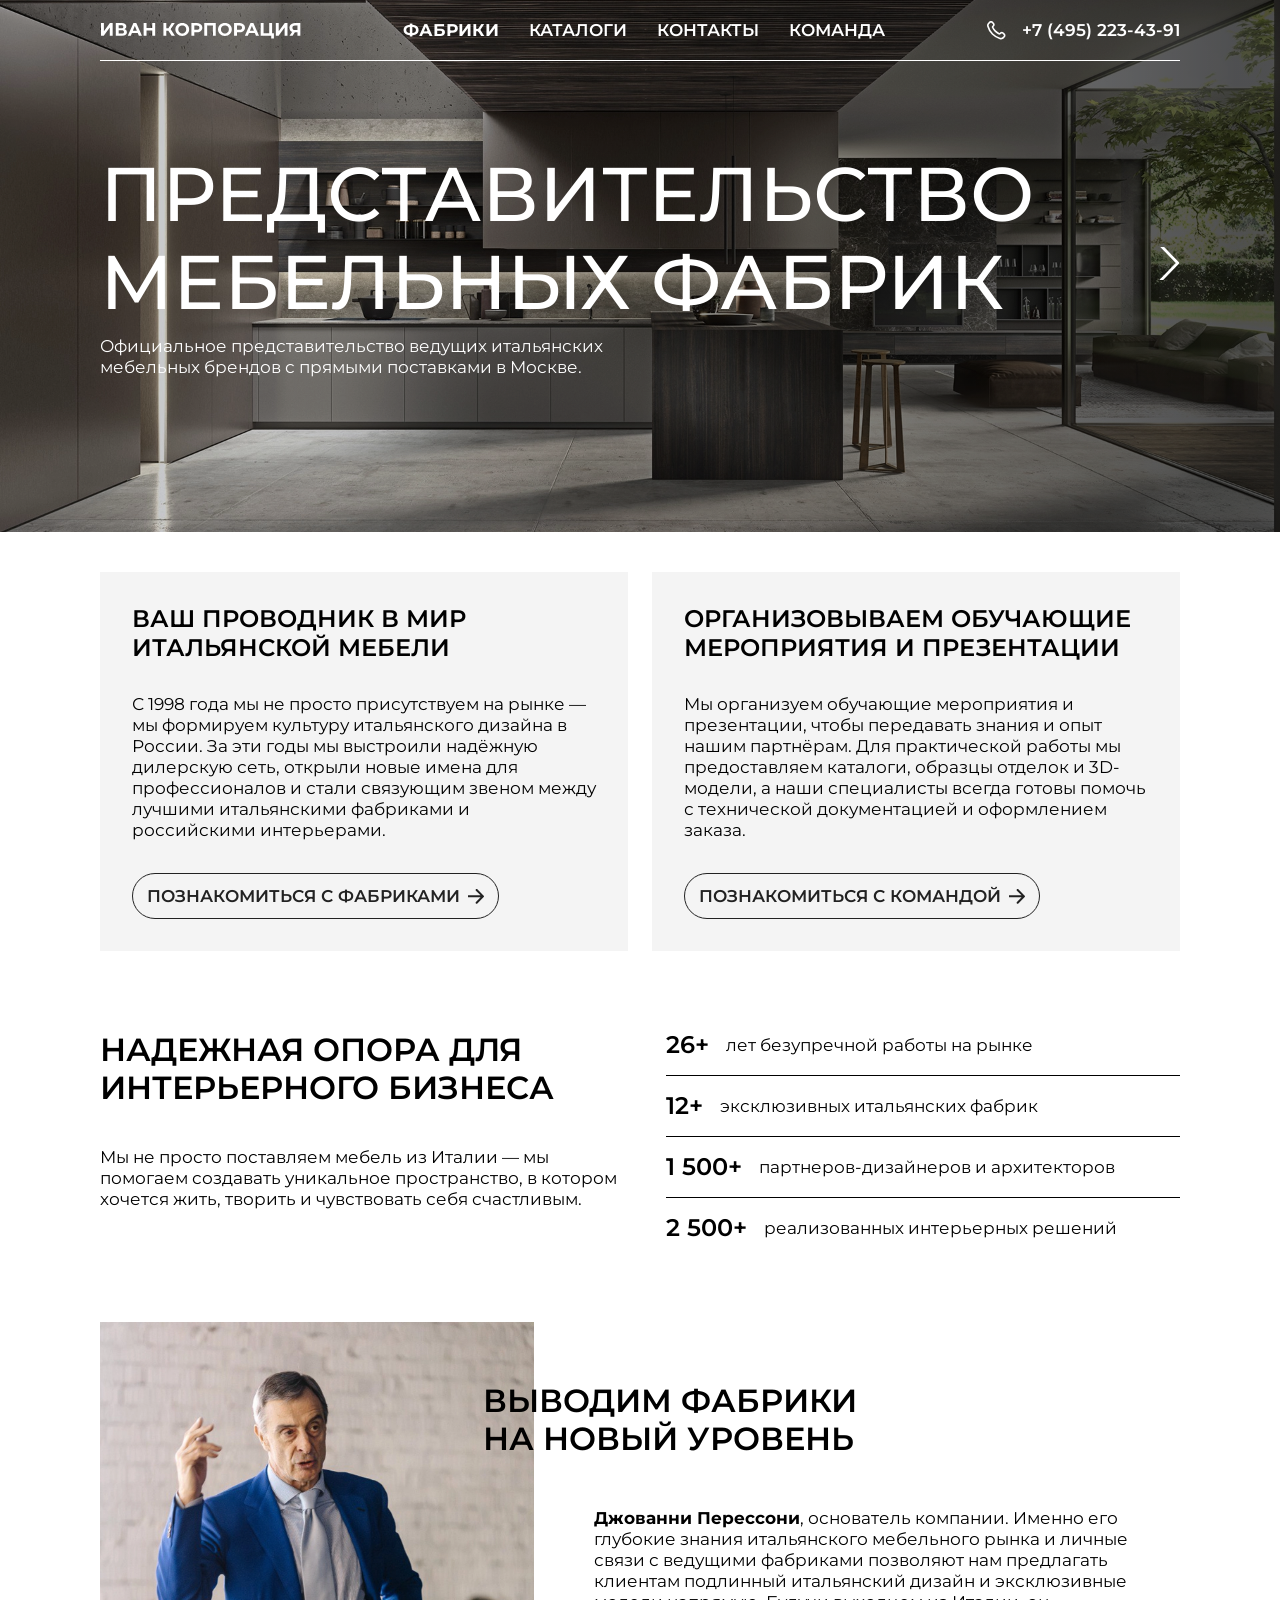
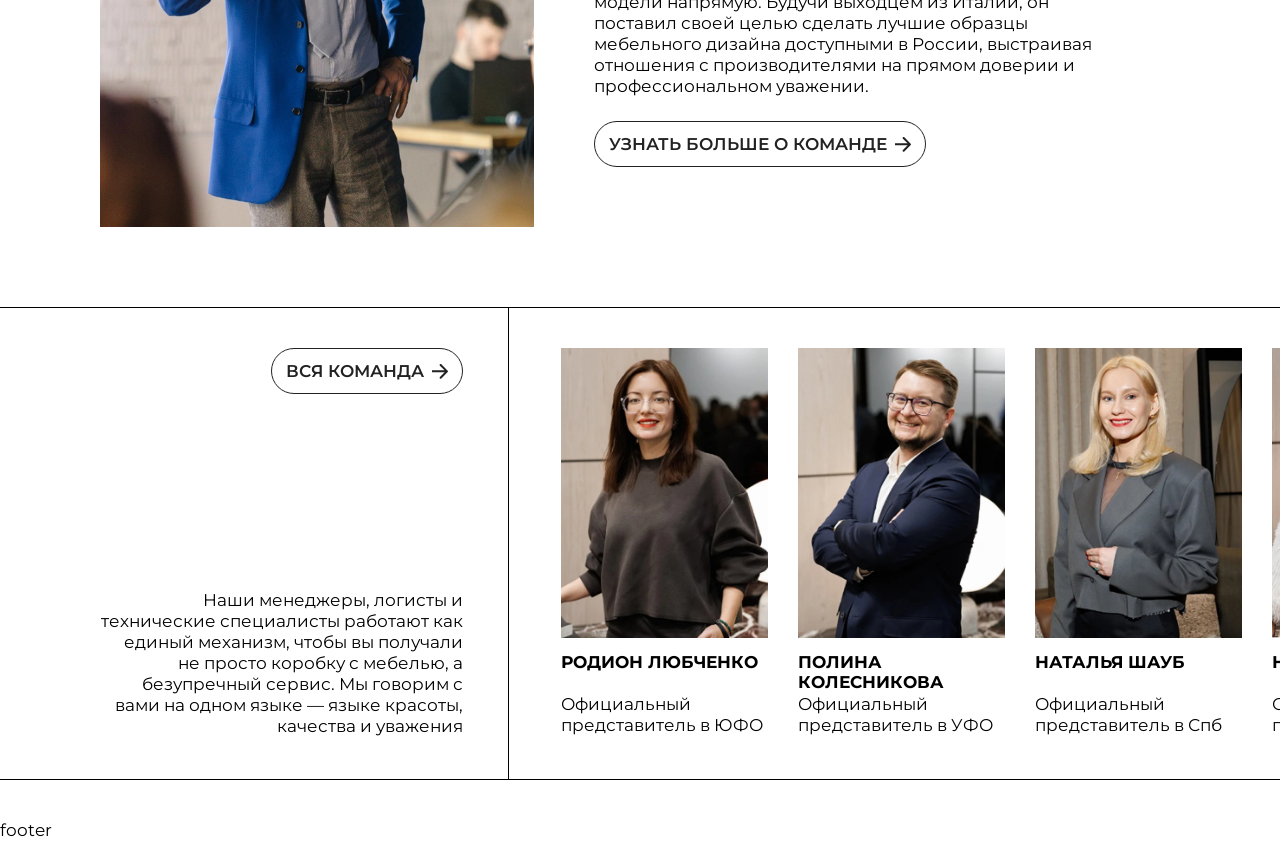
==== commit 8090bc67: "add next block main page" ====
--- a/pages/index/index.html
+++ b/pages/index/index.html
@@ -30,7 +30,7 @@
             <div class="container">
                 <div class="header__inner">
                     <a href="/" class="logo">
-                        <img src="../../img/svg/logo.svg" alt="logo">
+                        <img src="../../img/svg/logo.svg" alt="logo" fetchpriority=high>
                     </a>
 
                     <nav class="menu">
@@ -100,7 +100,7 @@
                             <div class="picture-block">
                                 <picture>
                                     <source type="image/webp" srcset="./../../img/pic-hero1.webp" />
-                                    <img src="./../../img/pic-hero1.png" alt="" />
+                                    <img src="./../../img/pic-hero1.png" alt="" fetchpriority=high />
                                 </picture>
                             </div>
 
@@ -109,7 +109,7 @@
                             <div class="picture-block">
                                 <picture>
                                     <source type="image/webp" srcset="./../../img/pic-hero2.webp" />
-                                    <img src="./../../img/pic-hero2.png" alt="" />
+                                    <img src="./../../img/pic-hero2.png" alt="" fetchpriority=high />
                                 </picture>
                             </div>
 
@@ -122,7 +122,210 @@
 
                 </div>
             </section>
+
+            <section class="meet">
+                <div class="container">
+                    <div class="meet__list">
+                        <div class="meet__item">
+                            <h2 class="caption caption--h3">ВАШ ПРОВОДНИК В МИР ИТАЛЬЯНСКОЙ МЕБЕЛИ</h2>
+                            <p>
+                                С 1998 года мы не просто присутствуем на рынке — мы формируем культуру итальянского
+                                дизайна в России. За эти годы мы выстроили надёжную дилерскую сеть, открыли новые имена
+                                для профессионалов и стали связующим звеном между лучшими итальянскими фабриками и
+                                российскими интерьерами.
+                            </p>
+                            <a href="#" class="btn btn--simple btn--arrow">ПОЗНАКОМИТЬСЯ С ФАБРИКАМИ</a>
+                        </div>
+
+                        <div class="meet__item">
+                            <h2 class="caption caption--h3">ОРГАНИЗОВЫВАЕМ ОБУЧАЮЩИЕ МЕРОПРИЯТИЯ И ПРЕЗЕНТАЦИИ</h2>
+                            <p>
+                                Мы организуем обучающие мероприятия и презентации, чтобы передавать знания и опыт нашим
+                                партнёрам. Для практической
+                                работы мы предоставляем каталоги, образцы отделок и 3D-модели, а наши специалисты всегда
+                                готовы помочь с технической документацией и оформлением заказа.
+                            </p>
+                            <a href="#" class="btn btn--simple btn--arrow">ПОЗНАКОМИТЬСЯ С КОМАНДОЙ</a>
+                        </div>
+                    </div>
+                </div>
+            </section>
+
+            <section class="reliable-support">
+                <div class="container">
+                    <div class="reliable-support__inner">
+                        <div class="reliable-support__left">
+                            <h2 class="caption">НАДЕЖНАЯ ОПОРА ДЛЯ ИНТЕРЬЕРНОГО БИЗНЕСА</h2>
+                            <p>
+                                Мы не просто поставляем мебель из Италии — мы помогаем создавать уникальное
+                                пространство, в котором хочется жить, творить и чувствовать себя счастливым.
+                            </p>
+                        </div>
+                        <div class="reliable-support__right">
+                            <ul>
+                                <li>
+                                    <strong>26+</strong>
+                                    <p>
+                                        лет безупречной работы на рынке
+                                    </p>
+                                </li>
+                                <li>
+                                    <strong>12+</strong>
+                                    <p>
+                                        эксклюзивных итальянских фабрик
+                                    </p>
+                                </li>
+                                <li>
+                                    <strong>1 500+</strong>
+                                    <p>
+                                        партнеров-дизайнеров и архитекторов
+                                    </p>
+                                </li>
+                                <li>
+                                    <strong>2 500+</strong>
+                                    <p>
+                                        реализованных интерьерных решений
+                                    </p>
+                                </li>
+                            </ul>
+                        </div>
+                    </div>
+                </div>
+            </section>
+
+            <section class="new-level">
+                <div class="container">
+                    <div class="new-level__inner">
+                        <div class="new-level__left">
+                            <div class="picture-block">
+                                <picture>
+                                    <source type="image/webp" srcset="./../../img/super-men.webp" />
+                                    <img src="./../../img/super-men.jpg" alt="boss" fetchpriority="low"
+                                        loading="lazy" />
+                                </picture>
+                            </div>
+
+                        </div>
+
+                        <div class="new-level__right">
+                            <h2 class="caption caption--h2">ВЫВОДИМ ФАБРИКИ
+                                НА НОВЫЙ УРОВЕНЬ</h2>
+                            <p>
+                                <strong>Джованни Перессони</strong>, основатель компании. Именно его глубокие знания
+                                итальянского
+                                мебельного рынка и личные связи с ведущими фабриками позволяют нам предлагать клиентам
+                                подлинный итальянский дизайн и эксклюзивные модели напрямую. Будучи выходцем из Италии,
+                                он поставил своей целью сделать лучшие образцы мебельного дизайна доступными в России,
+                                выстраивая отношения с производителями на прямом доверии и профессиональном уважении.
+                            </p>
+
+                            <a href="#" class="btn btn--simple btn--arrow">УЗНАТЬ БОЛЬШЕ О КОМАНДЕ</a>
+                        </div>
+                    </div>
+                </div>
+            </section>
+
+            <section class="teams">
+                <div class="teams__wrap">
+                    <div class="container">
+                        <div class="teams__inner">
+                            <div class="teams__left">
+                                <a href="#" class="btn btn--simple btn--arrow">ВСЯ КОМАНДА</a>
+                                <p>
+                                    Наши менеджеры, логисты и технические специалисты работают как единый механизм,
+                                    чтобы вы
+                                    получали не просто коробку с мебелью, а безупречный сервис.
+                                    Мы говорим с вами на одном языке — языке красоты, качества и уважения
+                                </p>
+                            </div>
+
+                            <div class="teams__right">
+                                <div class="teams__slider swiper">
+                                    <div class="swiper-wrapper">
+                                        <div class="swiper-slide">
+                                            <div class="picture-block">
+                                                <picture>
+                                                    <source type="image/webp" srcset="./../../img/people1.webp" />
+                                                    <img src="./../../img/people1.jpg" alt="" fetchpriority="low"
+                                                        loading="lazy">
+                                                </picture>
+                                            </div>
+
+                                            <strong>РОДИОН ЛЮБЧЕНКО</strong>
+                                            <p>
+                                                Официальный представитель в ЮФО
+                                            </p>
+                                        </div>
+
+                                        <div class="swiper-slide">
+                                            <div class="picture-block">
+                                                <picture>
+                                                    <source type="image/webp" srcset="./../../img/people2.webp" />
+                                                    <img src="./../../img/people2.jpg" alt="" fetchpriority="low"
+                                                        loading="lazy">
+                                                </picture>
+                                            </div>
+
+                                            <strong>ПОЛИНА КОЛЕСНИКОВА</strong>
+                                            <p>
+                                                Официальный представитель в УФО
+                                            </p>
+                                        </div>
+
+                                        <div class="swiper-slide">
+                                            <div class="picture-block">
+                                                <picture>
+                                                    <source type="image/webp" srcset="./../../img/people3.webp" />
+                                                    <img src="./../../img/people3.jpg" alt="" fetchpriority="low"
+                                                        loading="lazy">
+                                                </picture>
+                                            </div>
+
+                                            <strong>НАТАЛЬЯ ШАУБ</strong>
+                                            <p>
+                                                Официальный представитель в Спб
+                                            </p>
+                                        </div>
+
+                                        <div class="swiper-slide">
+                                            <div class="picture-block">
+                                                <picture>
+                                                    <source type="image/webp" srcset="./../../img/people4.webp" />
+                                                    <img src="./../../img/people4.jpg" alt="" fetchpriority="low"
+                                                        loading="lazy">
+                                                </picture>
+                                            </div>
+
+                                            <strong>НАТАЛЬЯ ШАУБ</strong>
+                                            <p>
+                                                Официальный представитель в Спб
+                                            </p>
+                                        </div>
+
+                                        <div class="swiper-slide">
+                                            <div class="picture-block">
+                                                <picture>
+                                                    <source type="image/webp" srcset="./../../img/people1.webp" />
+                                                    <img src="./../../img/people1.jpg" alt="" fetchpriority="low"
+                                                        loading="lazy">
+                                                </picture>
+                                            </div>
+
+                                            <strong>НАТАЛЬЯ ШАУБ</strong>
+                                            <p>
+                                                Официальный представитель в Спб
+                                            </p>
+                                        </div>
+
+                                    </div>
+                                </div>
+                            </div>
+                        </div>
+                    </div>
+                </div>
+            </section>
         </main>
+
         <footer class="footer">footer</footer>
     </div>
 
--- a/css/style.css
+++ b/css/style.css
@@ -225,14 +225,14 @@
   background-color: rgb(255, 255, 255);
   color: rgb(0, 0, 0);
   font-size: 18px;
-  line-height: 22px;
+  line-height: 24px;
   font-weight: 400;
   font-variant-ligatures: none;
 }
 @media (max-width: 1549px) {
   body {
     font-size: 17px;
-    line-height: 19px;
+    line-height: 21px;
   }
 }
 @media (max-width: 389px) {
@@ -258,6 +258,11 @@
 body.index-page .link-phone::before {
   filter: brightness(0) invert(1);
 }
+@media (hover: hover) {
+  body.index-page .link-phone:hover {
+    text-decoration-color: rgb(255, 255, 255);
+  }
+}
 body.index-page .main {
   padding-top: 0;
 }
@@ -270,8 +275,16 @@
 body.inner-page .header__inner {
   border-color: #222222;
 }
+@media (hover: hover) {
+  body.inner-page .link-phone:hover {
+    text-decoration-color: #222222;
+  }
+}
 body.inner-page .logo {
   filter: brightness(0) invert(1);
+}
+body.is-openMenu {
+  overflow: hidden;
 }
 body.is-openMenu .header {
   background-color: rgb(255, 255, 255);
@@ -290,6 +303,9 @@
 }
 body.is-openMenu .header .burger-line {
   background-color: #222222;
+}
+body.is-openMenu .header.is-scrolled {
+  border-color: #222222 !important;
 }
 
 .container {
@@ -391,26 +407,26 @@
 }
 
 section {
-  padding: 80px 0;
-}
-@media (max-width: 1549px) {
-  section {
-    padding: 50px 0;
-  }
-}
-@media (max-width: 1279px) {
-  section {
-    padding: 50px 0;
-  }
-}
-@media (max-width: 767px) {
+  padding: 50px 0;
+}
+@media (max-width: 1549px) {
   section {
     padding: 40px 0;
   }
 }
-@media (max-width: 639px) {
+@media (max-width: 1023px) {
   section {
     padding: 30px 0;
+  }
+}
+@media (max-width: 767px) {
+  section {
+    padding: 32px 0;
+  }
+}
+@media (max-width: 389px) {
+  section {
+    padding: 24px 0;
   }
 }
 
@@ -1064,6 +1080,8 @@
   align-items: center;
   gap: 16px;
   transition: text-decoration 0.3s;
+  text-decoration: underline;
+  text-decoration-color: transparent;
 }
 @media (max-width: 1279px) {
   .link-phone {
@@ -1115,11 +1133,6 @@
     position: absolute;
     top: 0;
     left: 0;
-  }
-}
-@media (hover: hover) {
-  .link-phone:hover {
-    text-decoration: underline;
   }
 }
 
@@ -1208,6 +1221,12 @@
   .btn {
     font-size: 17px;
     line-height: 19px;
+    padding: 12px 14px 12px 14px;
+  }
+}
+@media (max-width: 1279px) {
+  .btn {
+    padding: 12px;
   }
 }
 @media (max-width: 1023px) {
@@ -1215,6 +1234,20 @@
     font-size: 14px;
     line-height: 16px;
     height: 40px;
+  }
+}
+@media (max-width: 767px) {
+  .btn {
+    padding: 12px 16px 12px 16px;
+  }
+}
+@media (max-width: 389px) {
+  .btn {
+    font-size: 12px;
+    line-height: 14px;
+    height: 35px;
+    padding: 10px;
+    gap: 4px;
   }
 }
 .btn--simple {
@@ -1339,6 +1372,7 @@
 .caption {
   font-family: "Montserrat", sans-serif;
   font-weight: 600;
+  text-transform: uppercase;
 }
 
 h1,
@@ -1386,54 +1420,54 @@
 h2,
 .caption--h2 {
   font-size: 40px;
-  line-height: 42px;
+  line-height: 49px;
 }
 @media (max-width: 1549px) {
   h2,
   .caption--h2 {
     font-size: 32px;
-    line-height: 34px;
+    line-height: 38px;
   }
 }
 @media (max-width: 1279px) {
   h2,
   .caption--h2 {
     font-size: 28px;
-    line-height: 30px;
+    line-height: 32px;
   }
 }
 @media (max-width: 1023px) {
   h2,
   .caption--h2 {
     font-size: 26px;
-    line-height: 28px;
+    line-height: 32px;
   }
 }
 @media (max-width: 767px) {
   h2,
   .caption--h2 {
     font-size: 22px;
-    line-height: 24px;
+    line-height: 29px;
   }
 }
 
 h3,
 .caption--h3 {
   font-size: 28px;
-  line-height: 30px;
+  line-height: 34px;
 }
 @media (max-width: 1549px) {
   h3,
   .caption--h3 {
     font-size: 24px;
-    line-height: 26px;
+    line-height: 29px;
   }
 }
 @media (max-width: 1279px) {
   h3,
   .caption--h3 {
     font-size: 20px;
-    line-height: 22px;
+    line-height: 24px;
   }
 }
 
@@ -1575,6 +1609,26 @@
   width: 100%;
   z-index: 10;
   transition: background-color 0.3s, color 0.3s;
+}
+.header.is-scrolled {
+  background-color: rgb(255, 255, 255) !important;
+  color: #222222 !important;
+  box-shadow: 0px 4px 8px 0px rgba(0, 0, 0, 0.1803921569);
+  border-color: transparent !important;
+}
+.header.is-scrolled .logo {
+  filter: brightness(0) invert(0) !important;
+}
+.header.is-scrolled .link-phone::before {
+  filter: brightness(0) invert(0) !important;
+}
+@media (hover: hover) {
+  .header.is-scrolled .link-phone:hover {
+    text-decoration-color: #222222 !important;
+  }
+}
+.header.is-scrolled .burger-line {
+  background-color: #222222 !important;
 }
 @media (max-width: 767px) {
   .header .link-phone {
@@ -1667,6 +1721,14 @@
     padding-right: 16px;
   }
 }
+.menu .menu-list a {
+  transition: opacity 0.3s, text-decoration 0.3s;
+}
+@media (hover: hover) {
+  .menu .menu-list a:hover {
+    opacity: 0.7;
+  }
+}
 @media (max-width: 767px) {
   .menu .menu-list a {
     padding: 18px 0;
@@ -1901,4 +1963,570 @@
   }
 }
 
+.meet__list {
+  display: flex;
+  flex-direction: wrap;
+  justify-content: space-between;
+  gap: 32px;
+}
+@media (max-width: 1549px) {
+  .meet__list {
+    gap: 24px;
+  }
+}
+@media (max-width: 1279px) {
+  .meet__list {
+    gap: 16px;
+  }
+}
+@media (max-width: 767px) {
+  .meet__list {
+    flex-direction: column;
+    gap: 20px;
+  }
+}
+
+.meet__item {
+  background-color: #f4f4f4;
+  display: flex;
+  flex-direction: column;
+  gap: 40px;
+  align-items: flex-start;
+  padding: 32px;
+  min-height: 393px;
+  width: 50%;
+}
+@media (max-width: 1549px) {
+  .meet__item {
+    min-height: 378px;
+    gap: 32px;
+  }
+}
+@media (max-width: 1279px) {
+  .meet__item {
+    padding: 20px;
+    gap: 22px;
+    min-height: 400px;
+  }
+}
+@media (max-width: 1023px) {
+  .meet__item {
+    gap: 12px;
+    padding: 20px 13px 20px 20px;
+    min-height: 464px;
+  }
+}
+@media (max-width: 767px) {
+  .meet__item {
+    padding: 20px;
+    min-height: initial;
+    gap: 12px;
+    width: 100%;
+  }
+}
+@media (max-width: 389px) {
+  .meet__item {
+    padding: 12px;
+  }
+}
+.meet__item .caption {
+  max-width: 620px;
+}
+@media (max-width: 1279px) {
+  .meet__item .caption {
+    min-height: 72px;
+  }
+}
+@media (max-width: 1023px) {
+  .meet__item .caption {
+    min-height: 96px;
+  }
+}
+@media (max-width: 767px) {
+  .meet__item .caption {
+    min-height: inherit;
+  }
+}
+.meet__item p {
+  max-width: 650px;
+}
+@media (max-width: 767px) {
+  .meet__item p {
+    max-width: 99%;
+  }
+}
+.meet__item .btn {
+  margin-top: auto;
+}
+@media (max-width: 1279px) {
+  .meet__item .btn {
+    max-width: 385px;
+    width: 100%;
+  }
+}
+@media (max-width: 1023px) {
+  .meet__item .btn {
+    max-width: 296px;
+  }
+}
+@media (max-width: 767px) {
+  .meet__item .btn {
+    margin-top: 12px;
+    max-width: 320px;
+  }
+}
+
+.reliable-support__inner {
+  display: flex;
+  justify-content: space-between;
+  gap: 32px;
+}
+@media (max-width: 1549px) {
+  .reliable-support__inner {
+    gap: 24px;
+  }
+}
+@media (max-width: 1279px) {
+  .reliable-support__inner {
+    gap: 16px;
+  }
+}
+@media (max-width: 767px) {
+  .reliable-support__inner {
+    flex-direction: column;
+    gap: 30px;
+  }
+}
+
+.reliable-support__left {
+  width: 50%;
+}
+@media (max-width: 1279px) {
+  .reliable-support__left {
+    max-width: 360px;
+  }
+}
+@media (max-width: 767px) {
+  .reliable-support__left {
+    width: 100%;
+    max-width: 100%;
+  }
+}
+.reliable-support__left .caption {
+  margin-bottom: 40px;
+}
+@media (max-width: 1279px) {
+  .reliable-support__left .caption {
+    margin-bottom: 20px;
+  }
+}
+.reliable-support__left p {
+  max-width: 628px;
+}
+
+.reliable-support__right {
+  width: 50%;
+  max-width: 552px;
+  margin-right: auto;
+}
+@media (max-width: 1549px) {
+  .reliable-support__right {
+    width: calc(50% - 26px);
+    margin: 0;
+  }
+}
+@media (max-width: 1279px) {
+  .reliable-support__right {
+    width: calc(50% - 8px);
+  }
+}
+@media (max-width: 767px) {
+  .reliable-support__right {
+    width: 100%;
+    max-width: 100%;
+  }
+}
+.reliable-support__right strong {
+  font-size: 28px;
+  line-height: 32px;
+  font-weight: 600;
+  white-space: nowrap;
+}
+@media (max-width: 1549px) {
+  .reliable-support__right strong {
+    font-size: 24px;
+    line-height: 28px;
+  }
+}
+@media (max-width: 1279px) {
+  .reliable-support__right strong {
+    font-size: 20px;
+    line-height: 24px;
+  }
+}
+@media (max-width: 1023px) {
+  .reliable-support__right strong {
+    min-width: 60px;
+  }
+}
+.reliable-support__right ul li {
+  display: flex;
+  align-items: center;
+  gap: 19px;
+  padding-bottom: 17px;
+  border-bottom: solid 1px rgb(0, 0, 0);
+}
+@media (max-width: 1549px) {
+  .reliable-support__right ul li {
+    gap: 17px;
+    padding-bottom: 16px;
+  }
+}
+@media (max-width: 1279px) {
+  .reliable-support__right ul li {
+    padding-bottom: 11px;
+  }
+}
+.reliable-support__right ul li + li {
+  padding-top: 16px;
+}
+@media (max-width: 1549px) {
+  .reliable-support__right ul li + li {
+    padding-top: 16px;
+  }
+}
+@media (max-width: 1279px) {
+  .reliable-support__right ul li + li {
+    padding-top: 11px;
+  }
+}
+.reliable-support__right ul li:last-child {
+  padding-bottom: 0;
+  border-bottom: 0;
+}
+
+.new-level .picture-block {
+  width: 616px;
+  height: 716px;
+}
+@media (max-width: 1549px) {
+  .new-level .picture-block {
+    width: 434px;
+    height: 505px;
+  }
+}
+@media (max-width: 1279px) {
+  .new-level .picture-block {
+    width: 334px;
+    height: 388px;
+  }
+}
+@media (max-width: 1023px) {
+  .new-level .picture-block {
+    width: 277px;
+    height: 322px;
+  }
+}
+@media (max-width: 767px) {
+  .new-level .picture-block {
+    width: 100%;
+    height: auto;
+    padding-top: 116.2011173184%;
+  }
+}
+.new-level .caption {
+  max-width: 530px;
+  width: 100%;
+  margin-bottom: 50px;
+  transform: translateX(-147px);
+}
+@media (max-width: 1549px) {
+  .new-level .caption {
+    max-width: 410px;
+    transform: translateX(-111px);
+  }
+}
+@media (max-width: 1279px) {
+  .new-level .caption {
+    transform: translateX(-68px);
+    margin-bottom: 20px;
+  }
+}
+@media (max-width: 1023px) {
+  .new-level .caption {
+    margin-bottom: 15px;
+  }
+}
+@media (max-width: 767px) {
+  .new-level .caption {
+    transform: initial;
+    margin-bottom: 20px;
+  }
+}
+.new-level .btn {
+  margin-top: 40px;
+}
+@media (max-width: 1549px) {
+  .new-level .btn {
+    margin-top: 24px;
+  }
+}
+@media (max-width: 1023px) {
+  .new-level .btn {
+    margin-top: 16px;
+  }
+}
+
+.new-level__inner {
+  display: flex;
+  align-items: center;
+  gap: 80px;
+}
+@media (max-width: 1549px) {
+  .new-level__inner {
+    gap: 60px;
+  }
+}
+@media (max-width: 1279px) {
+  .new-level__inner {
+    align-items: flex-start;
+    gap: 23px;
+  }
+}
+@media (max-width: 767px) {
+  .new-level__inner {
+    flex-direction: column;
+    gap: 24px;
+  }
+}
+
+@media (max-width: 767px) {
+  .new-level__left {
+    width: 100%;
+  }
+}
+
+.new-level__right {
+  max-width: 615px;
+  width: 50%;
+}
+@media (max-width: 1279px) {
+  .new-level__right {
+    padding-top: 10px;
+    max-width: 485px;
+    width: 70%;
+  }
+}
+@media (max-width: 767px) {
+  .new-level__right {
+    width: 100%;
+    max-width: 100%;
+    padding: 0;
+  }
+}
+
+.teams {
+  overflow: hidden;
+}
+@media (max-width: 767px) {
+  .teams {
+    border-top: solid 1px rgb(0, 0, 0);
+  }
+}
+
+.teams__wrap {
+  border-top: solid 1px rgb(0, 0, 0);
+  border-bottom: solid 1px rgb(0, 0, 0);
+}
+@media (max-width: 767px) {
+  .teams__wrap {
+    border: 0;
+  }
+}
+
+.teams__inner {
+  display: flex;
+  min-height: 538px;
+  width: 100%;
+}
+@media (max-width: 1549px) {
+  .teams__inner {
+    min-height: 471px;
+  }
+}
+@media (max-width: 1279px) {
+  .teams__inner {
+    min-height: 440px;
+  }
+}
+@media (max-width: 1023px) {
+  .teams__inner {
+    min-height: 447px;
+  }
+}
+@media (max-width: 767px) {
+  .teams__inner {
+    flex-direction: column;
+  }
+}
+
+.teams__left {
+  display: flex;
+  flex-direction: column;
+  align-items: flex-end;
+  justify-content: space-between;
+  padding: 60px 0;
+  width: 100%;
+  max-width: 559px;
+  background-color: rgb(255, 255, 255);
+  z-index: 3;
+  position: relative;
+  border-right: solid 1px rgb(0, 0, 0);
+  padding-right: 31px;
+}
+@media (max-width: 1549px) {
+  .teams__left {
+    max-width: 409px;
+    padding: 40px 45px 42px 0px;
+  }
+}
+@media (max-width: 1279px) {
+  .teams__left {
+    max-width: 314px;
+    padding: 44px 26px 44px 0px;
+  }
+}
+@media (max-width: 1023px) {
+  .teams__left {
+    max-width: 281px;
+    padding: 57px 26px 59px 0px;
+  }
+}
+@media (max-width: 767px) {
+  .teams__left {
+    width: 100%;
+    display: flex;
+    flex-direction: column-reverse;
+    border: 0;
+    padding: 0;
+    max-width: 100%;
+    gap: 24px;
+  }
+}
+.teams__left::before {
+  content: "";
+  position: absolute;
+  transition: all 0.3s;
+  width: 300%;
+  height: 100%;
+  right: 0;
+  top: 0;
+  z-index: -1;
+  pointer-events: none;
+  background-color: rgb(255, 255, 255);
+}
+.teams__left p {
+  text-align: right;
+}
+
+.teams__right {
+  width: calc(100% - 559px);
+  padding: 60px 0;
+  position: relative;
+  z-index: 2;
+}
+@media (max-width: 1549px) {
+  .teams__right {
+    padding: 40px 0;
+  }
+}
+@media (max-width: 1279px) {
+  .teams__right {
+    padding: 44px 0;
+  }
+}
+@media (max-width: 1023px) {
+  .teams__right {
+    padding: 40px 0;
+    width: calc(100% - 290px);
+  }
+}
+@media (max-width: 767px) {
+  .teams__right {
+    width: 100%;
+    max-width: 100%;
+    padding: 32px 0;
+  }
+}
+
+.teams__slider {
+  width: calc(100% - 84px);
+  margin-left: 87px;
+  overflow: visible;
+}
+@media (max-width: 1549px) {
+  .teams__slider {
+    width: calc(100% + 160px);
+    margin-left: 52px;
+  }
+}
+@media (max-width: 1279px) {
+  .teams__slider {
+    width: calc(100% + 290px);
+    margin-left: 28px;
+  }
+}
+@media (max-width: 1023px) {
+  .teams__slider {
+    width: calc(100% - 33px);
+    margin-left: 28px;
+  }
+}
+@media (max-width: 767px) {
+  .teams__slider {
+    width: 100%;
+    margin: 0;
+  }
+}
+.teams__slider .picture-block {
+  width: 239px;
+  height: 334px;
+  margin-bottom: 14px;
+}
+@media (max-width: 1549px) {
+  .teams__slider .picture-block {
+    width: 207px;
+    height: 290px;
+  }
+}
+@media (max-width: 1279px) {
+  .teams__slider .picture-block {
+    width: 175px;
+    height: 244px;
+  }
+}
+@media (max-width: 767px) {
+  .teams__slider .picture-block {
+    width: 100%;
+    height: auto;
+    padding-top: 139.3939393939%;
+    margin-bottom: 18px;
+  }
+}
+.teams__slider strong {
+  font-size: 17px;
+  line-height: 20px;
+  display: block;
+}
+@media (max-width: 1549px) {
+  .teams__slider strong {
+    min-height: 42px;
+  }
+}
+@media (max-width: 389px) {
+  .teams__slider strong {
+    font-size: 15px;
+  }
+}
+
 /*# sourceMappingURL=style.css.map */
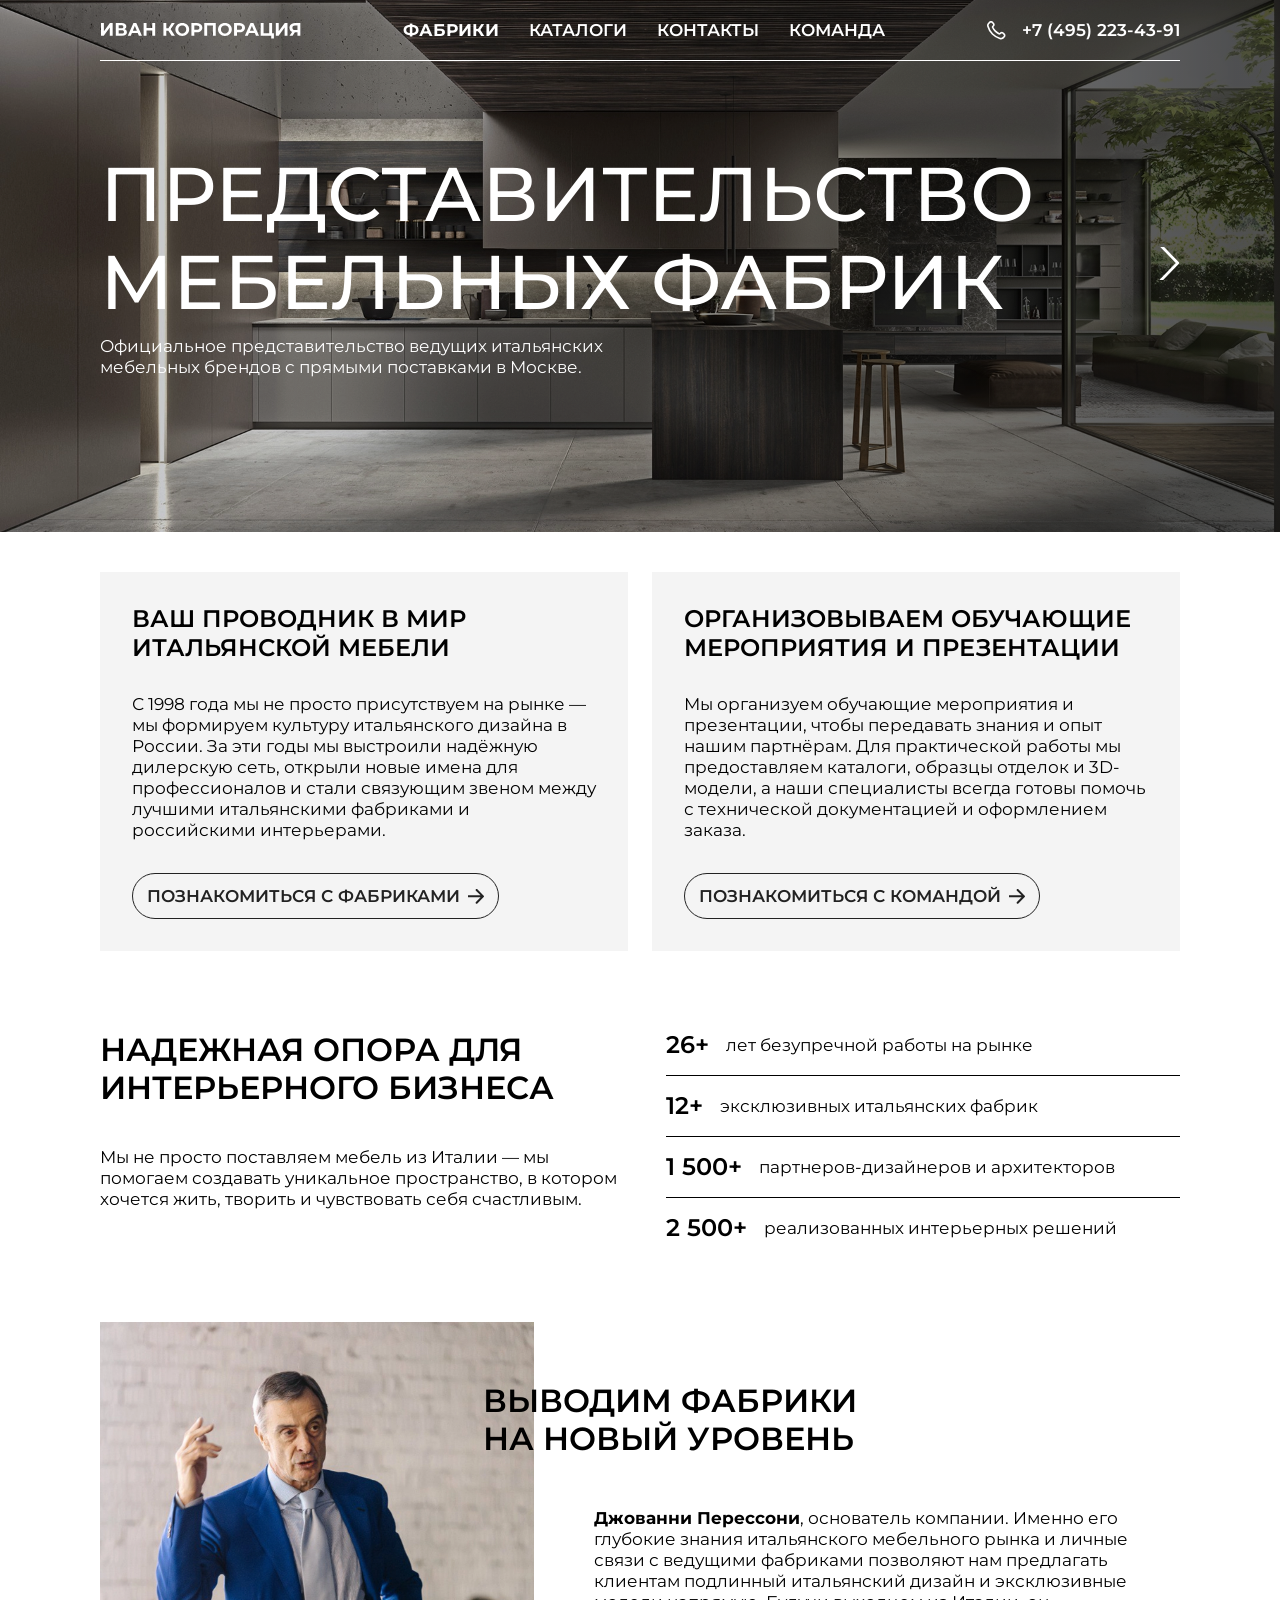
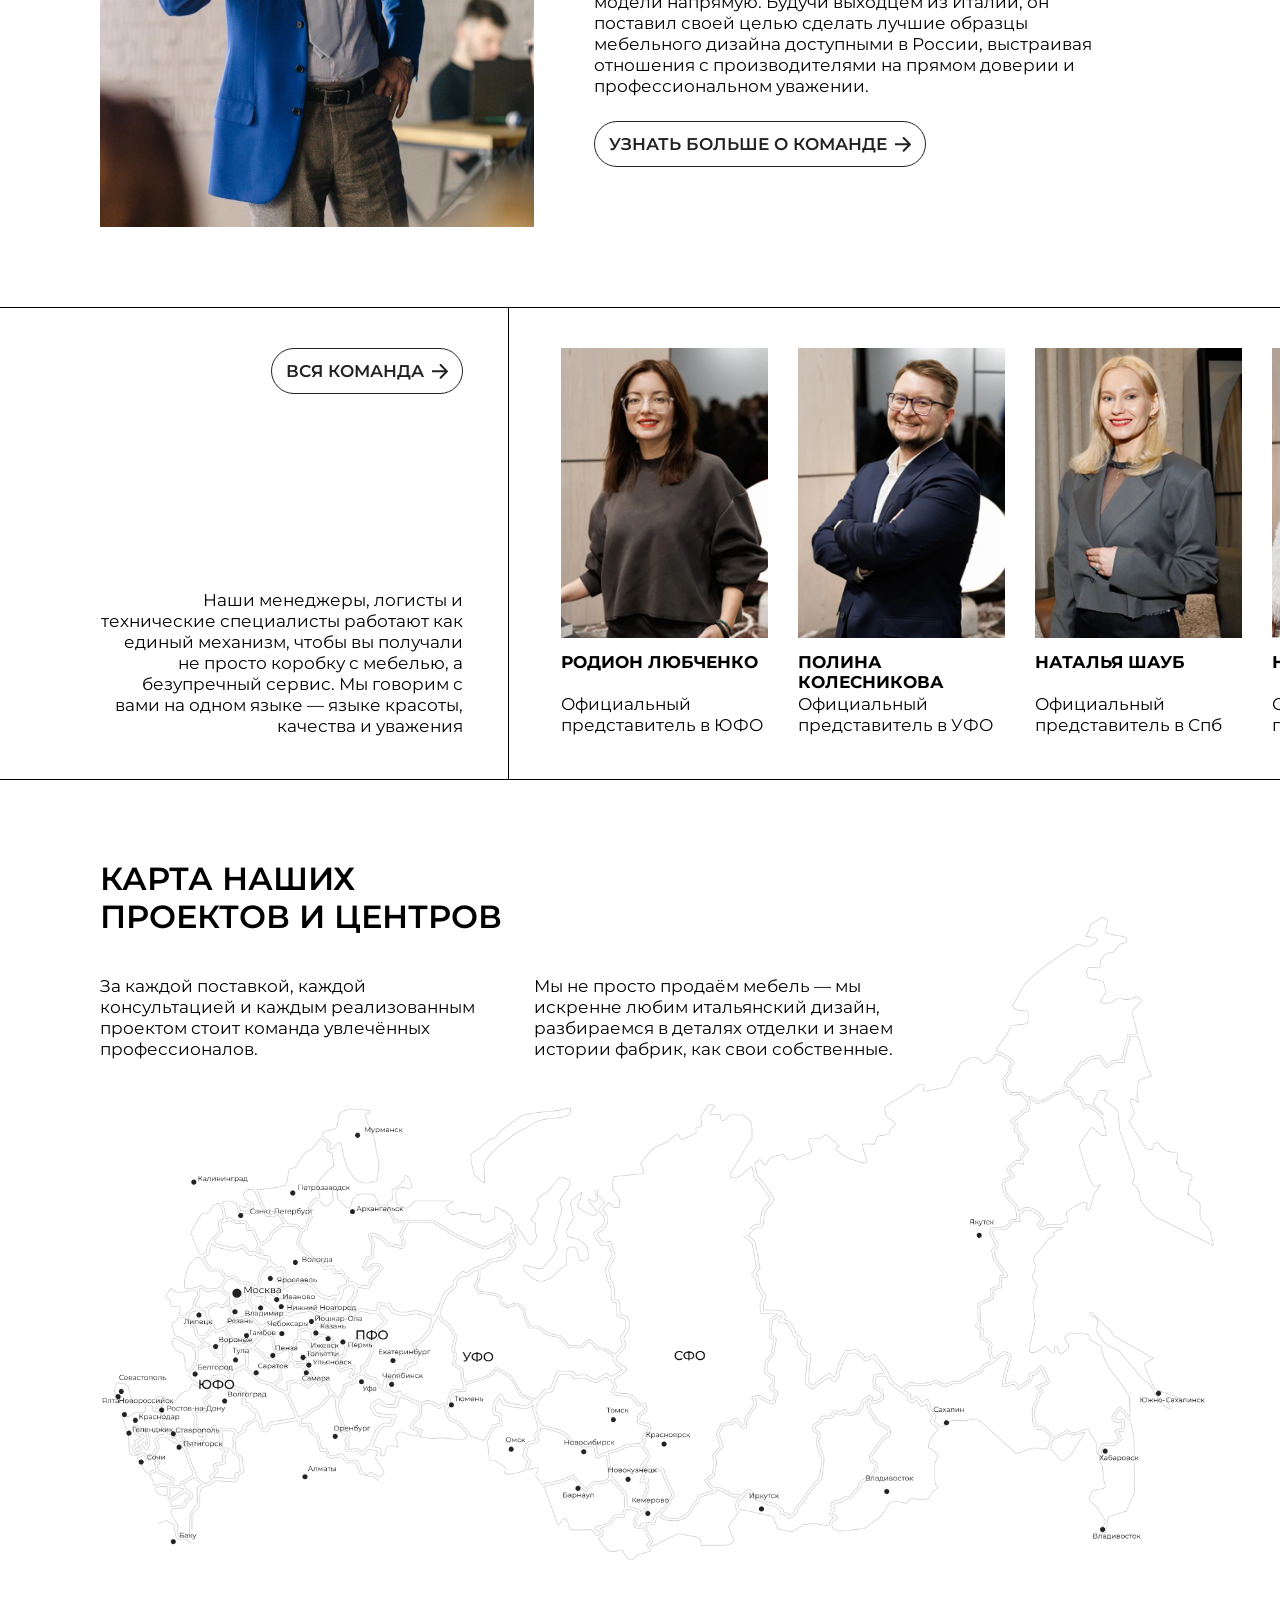
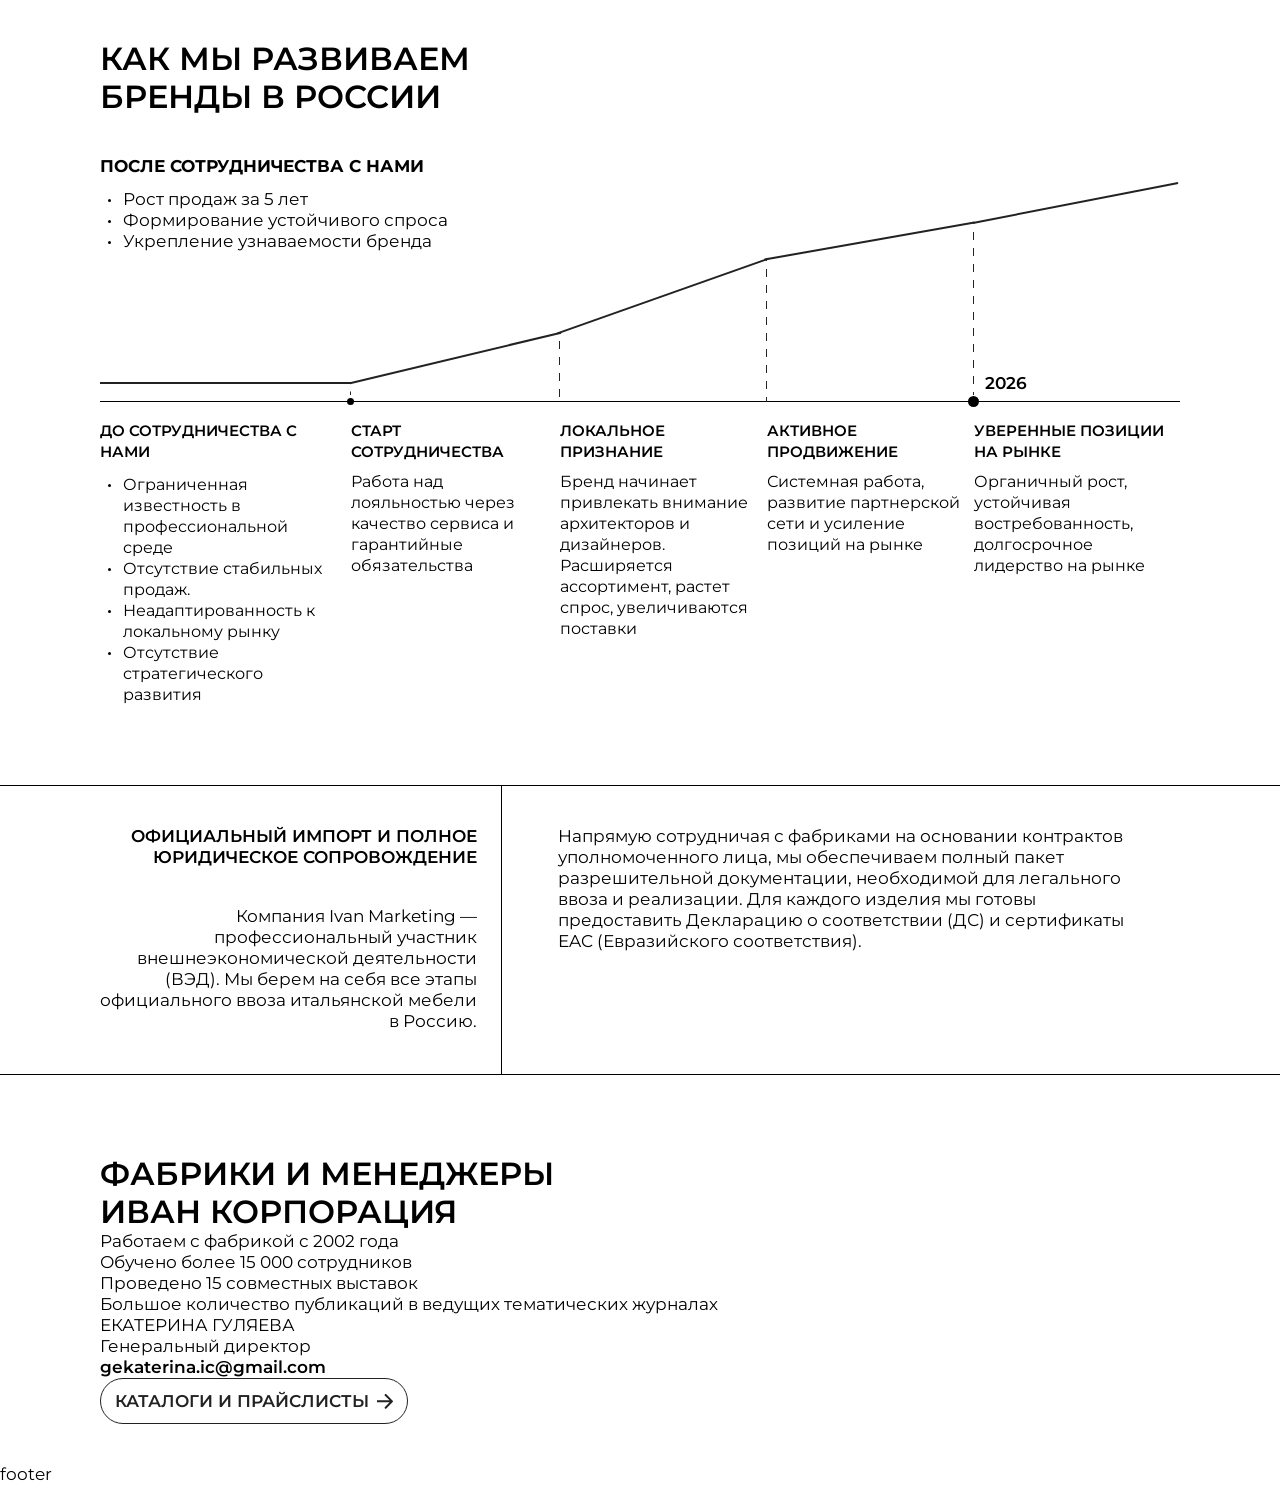
==== commit 1234cf9c: "add next block main page" ====
--- a/pages/index/index.html
+++ b/pages/index/index.html
@@ -324,6 +324,182 @@
                     </div>
                 </div>
             </section>
+
+            <section class="map-main">
+                <div class="container">
+                    <div class="map-main__head">
+                        <h2 class="caption caption--h2">КАРТА НАШИХ ПРОЕКТОВ И ЦЕНТРОВ</h2>
+                        <p>
+                            За каждой поставкой, каждой консультацией и каждым реализованным проектом стоит команда
+                            увлечённых профессионалов.
+                        </p>
+
+                        <p>
+                            Мы не просто продаём мебель — мы искренне любим итальянский дизайн, разбираемся в деталях
+                            отделки и знаем истории фабрик, как свои собственные.
+                        </p>
+                    </div>
+                </div>
+
+                <div class="picture-block">
+                    <picture>
+                        <source type="image/webp" srcset="./../../img/pic-map-main.webp" />
+                        <img src="./../../img/pic-map-main.png" alt="" fetchpriority="low" loading="lazy" />
+                    </picture>
+                </div>
+
+            </section>
+
+            <section class="roadmap">
+                <div class="container">
+                    <div class="roadmap__inner">
+                        <h2 class="caption caption--h2">КАК МЫ РАЗВИВАЕМ БРЕНДЫ В РОССИИ</h2>
+
+                        <strong>ПОСЛЕ СОТРУДНИЧЕСТВА С НАМИ</strong>
+
+                        <ul>
+                            <li>Рост продаж за 5 лет</li>
+                            <li>Формирование устойчивого спроса</li>
+                            <li>Укрепление узнаваемости бренда</li>
+                        </ul>
+
+                        <div class="roadmap__list">
+                            <div class="roadmap__item">
+                                <strong>ДО СОТРУДНИЧЕСТВА С НАМИ</strong>
+                                <ul>
+                                    <li>Ограниченная известность в профессиональной среде</li>
+                                    <li>Отсутствие стабильных продаж.</li>
+                                    <li>Неадаптированность к локальному рынку</li>
+                                    <li>Отсутствие стратегического развития</li>
+                                </ul>
+
+                                <span class="line"></span>
+                            </div>
+
+                            <div class="roadmap__item">
+                                <strong>СТАРТ СОТРУДНИЧЕСТВА</strong>
+                                <p>
+                                    Работа над лояльностью через качество сервиса и гарантийные обязательства
+                                </p>
+
+                                <span class="line"></span>
+                            </div>
+
+                            <div class="roadmap__item">
+                                <strong>ЛОКАЛЬНОЕ ПРИЗНАНИЕ</strong>
+                                <p>
+                                    Бренд начинает привлекать внимание архитекторов и дизайнеров. Расширяется
+                                    ассортимент, растет спрос, увеличиваются поставки
+                                </p>
+
+                                <span class="line"></span>
+                            </div>
+
+                            <div class="roadmap__item">
+                                <strong>АКТИВНОЕ ПРОДВИЖЕНИЕ</strong>
+                                <p>
+                                    Системная работа, развитие партнерской сети и усиление позиций на рынке
+                                </p>
+
+                                <span class="line"></span>
+                            </div>
+
+                            <div class="roadmap__item">
+                                <strong>УВЕРЕННЫЕ ПОЗИЦИИ НА РЫНКЕ</strong>
+                                <p>
+                                    Органичный рост, устойчивая востребованность, долгосрочное лидерство
+                                    на рынке
+                                </p>
+
+                                <span class="age">2026</span>
+                                <span class="line"></span>
+                            </div>
+                        </div>
+
+
+                    </div>
+                </div>
+            </section>
+
+            <section class="text-main">
+                <div class="text-main__wrap">
+                    <div class="container">
+                        <div class="text-main__inner">
+                            <div class="text-main__left">
+                                <h2 class="caption caption--h5">ОФИЦИАЛЬНЫЙ ИМПОРТ И ПОЛНОЕ ЮРИДИЧЕСКОЕ СОПРОВОЖДЕНИЕ
+                                </h2>
+
+                                <p>
+                                    Компания Ivan Marketing — профессиональный участник внешнеэкономической деятельности
+                                    (ВЭД). Мы берем на себя все этапы официального ввоза итальянской мебели в Россию.
+                                </p>
+                            </div>
+                            <div class="text-main__right">
+                                <p>
+                                    Напрямую сотрудничая с фабриками на основании контрактов уполномоченного лица, мы
+                                    обеспечиваем полный пакет разрешительной документации, необходимой для легального
+                                    ввоза
+                                    и реализации. Для каждого изделия мы готовы предоставить Декларацию о соответствии
+                                    (ДС)
+                                    и сертификаты EAC (Евразийского соответствия).
+                                </p>
+                            </div>
+                        </div>
+                    </div>
+                </div>
+            </section>
+
+            <section class="fabric-main">
+                <div class="container">
+                    <h2 class="caption caption--h2">ФАБРИКИ И МЕНЕДЖЕРЫ</h2>
+
+                    <div class="fabric-main__list">
+                        <div class="fabric-main__item">
+                            <div class="fabric-main__left">
+                                <h2 class="caption caption--h2">ИВАН КОРПОРАЦИЯ</h2>
+
+                                <p>
+                                    Работаем с фабрикой с 2002 года
+                                </p>
+
+                                <p>
+                                    Обучено более 15 000 сотрудников
+                                </p>
+
+                                <p>
+                                    Проведено 15 совместных выставок
+                                </p>
+
+                                <p>
+                                    Большое количество публикаций в ведущих тематических журналах
+                                </p>
+                            </div>
+
+                            <div class="fabric-main__right">
+
+                                <div class="picture-block">
+                                    <picture>
+                                        <source type="image/webp" srcset="./../../img/people1.webp" />
+                                        <img src="./../../img/people1.jpg" alt="" />
+                                    </picture>
+                                </div>
+
+                                <span>ЕКАТЕРИНА ГУЛЯЕВА</span>
+
+                                <p>
+                                    Генеральный директор
+                                </p>
+
+                                <a href="mailto:gekaterina.ic@gmail.com
+                                " class="link-mail">gekaterina.ic@gmail.com
+                                </a>
+                            </div>
+
+                            <a href="#" class="btn btn--simple btn--arrow">КАТАЛОГИ И ПРАЙСЛИСТЫ</a>
+                        </div>
+                    </div>
+                </div>
+            </section>
         </main>
 
         <footer class="footer">footer</footer>
--- a/css/style.css
+++ b/css/style.css
@@ -271,6 +271,7 @@
 }
 body.inner-page .header {
   color: #222222;
+  background-color: rgb(255, 255, 255);
 }
 body.inner-page .header__inner {
   border-color: #222222;
@@ -281,7 +282,7 @@
   }
 }
 body.inner-page .logo {
-  filter: brightness(0) invert(1);
+  filter: brightness(0) invert(0);
 }
 body.is-openMenu {
   overflow: hidden;
@@ -1484,6 +1485,18 @@
   }
 }
 
+h5,
+.caption--h5 {
+  font-size: 18px;
+  line-height: 22px;
+}
+@media (max-width: 1549px) {
+  h5,
+  .caption--h5 {
+    font-size: 17px;
+    line-height: 21px;
+  }
+}
 .modal {
   font-family: "Montserrat", sans-serif;
   display: none;
@@ -2529,4 +2542,688 @@
   }
 }
 
+.map-main {
+  overflow: hidden;
+}
+.map-main .picture-block {
+  width: 100%;
+  height: auto;
+  padding-top: 52.0588235294%;
+  left: -2px;
+  margin-top: -226px;
+  pointer-events: none;
+  max-width: 1700px;
+  margin-left: auto;
+  margin-right: auto;
+  z-index: -1;
+}
+@media (max-width: 1549px) {
+  .map-main .picture-block {
+    margin-top: -143px;
+    max-width: 1280px;
+    padding-top: 50.25%;
+    left: 18px;
+  }
+}
+@media (max-width: 1279px) {
+  .map-main .picture-block {
+    margin-top: -118px;
+    max-width: 1000px;
+    left: 5px;
+    padding-top: 55.5%;
+  }
+}
+@media (max-width: 1023px) {
+  .map-main .picture-block {
+    max-width: 720px;
+    margin-top: 2px;
+    left: 7px;
+  }
+}
+@media (max-width: 767px) {
+  .map-main .picture-block {
+    max-width: 100%;
+    margin-top: 17px;
+    left: 0;
+  }
+}
+.map-main .picture-block img {
+  object-fit: contain;
+}
+
+.map-main__head {
+  display: grid;
+  grid-template-columns: 1fr 1fr;
+  gap: 40px 32px;
+  max-width: 1037px;
+  width: 100%;
+}
+@media (max-width: 1549px) {
+  .map-main__head {
+    max-width: 835px;
+  }
+}
+@media (max-width: 1279px) {
+  .map-main__head {
+    max-width: 638px;
+    gap: 30px 5px;
+  }
+}
+@media (max-width: 1023px) {
+  .map-main__head {
+    max-width: 660px;
+    gap: 30px 30px;
+  }
+}
+@media (max-width: 767px) {
+  .map-main__head {
+    display: flex;
+    flex-direction: column;
+    gap: 19px;
+  }
+}
+.map-main__head .caption {
+  grid-column: 1/3;
+  max-width: 570px;
+}
+@media (max-width: 1549px) {
+  .map-main__head .caption {
+    max-width: 450px;
+  }
+}
+@media (max-width: 1279px) {
+  .map-main__head .caption {
+    max-width: 370px;
+  }
+}
+@media (max-width: 1023px) {
+  .map-main__head .caption {
+    max-width: 340px;
+  }
+}
+@media (max-width: 767px) {
+  .map-main__head .caption {
+    max-width: 320px;
+  }
+}
+
+.roadmap__inner .caption {
+  max-width: 590px;
+  margin-bottom: 40px;
+}
+@media (max-width: 1549px) {
+  .roadmap__inner .caption {
+    max-width: 440px;
+  }
+}
+@media (max-width: 1279px) {
+  .roadmap__inner .caption {
+    margin-bottom: 28px;
+  }
+}
+@media (max-width: 1023px) {
+  .roadmap__inner .caption {
+    max-width: 410px;
+  }
+}
+@media (max-width: 767px) {
+  .roadmap__inner .caption {
+    margin-bottom: 20px;
+  }
+}
+.roadmap__inner ul {
+  margin-top: 12px;
+  padding-left: 12px;
+}
+@media (max-width: 1549px) {
+  .roadmap__inner ul {
+    padding-left: 8px;
+  }
+}
+@media (max-width: 767px) {
+  .roadmap__inner ul {
+    padding-left: 14px;
+  }
+}
+.roadmap__inner ul li {
+  position: relative;
+  padding-left: 15px;
+}
+@media (max-width: 1023px) {
+  .roadmap__inner ul li {
+    padding-left: 7px;
+  }
+}
+@media (max-width: 767px) {
+  .roadmap__inner ul li {
+    padding-left: 14px;
+  }
+}
+.roadmap__inner ul li::before {
+  content: "";
+  position: absolute;
+  transition: all 0.3s;
+  width: 3px;
+  height: 3px;
+  border-radius: 50%;
+  background-color: rgb(0, 0, 0);
+  left: 0;
+  top: 10px;
+}
+@media (max-width: 1279px) {
+  .roadmap__inner ul li::before {
+    top: 7px;
+  }
+}
+@media (max-width: 767px) {
+  .roadmap__inner ul li::before {
+    top: 10px;
+    width: 2px;
+    height: 2px;
+  }
+}
+
+.roadmap__list {
+  margin-top: 160px;
+  display: grid;
+  grid-template-columns: 342px 280px 280px 281px 307px;
+  gap: 13px;
+  border-top: solid 1px rgb(0, 0, 0);
+  padding-top: 25px;
+}
+@media (max-width: 1549px) {
+  .roadmap__list {
+    grid-template-columns: 238px 196px 194px 194px 200px;
+    margin-top: 149px;
+    padding-top: 18px;
+  }
+}
+@media (max-width: 1279px) {
+  .roadmap__list {
+    grid-template-columns: 182px 144px 145px 145px 160px;
+    margin-top: 102px;
+    padding-top: 14px;
+  }
+}
+@media (max-width: 1023px) {
+  .roadmap__list {
+    grid-template-columns: 152px 118px 118px 118px 130px;
+    margin-top: 143px;
+  }
+}
+@media (max-width: 767px) {
+  .roadmap__list {
+    display: flex;
+    flex-direction: column;
+    border: 0;
+    gap: 0;
+    margin-top: 5px;
+  }
+}
+
+.roadmap__item {
+  position: relative;
+}
+@media (max-width: 1549px) {
+  .roadmap__item {
+    font-size: 16px;
+  }
+}
+@media (max-width: 1279px) {
+  .roadmap__item {
+    font-size: 12px;
+    line-height: 16px;
+  }
+}
+@media (max-width: 1023px) {
+  .roadmap__item {
+    font-size: 10px;
+    line-height: 12px;
+  }
+}
+@media (max-width: 767px) {
+  .roadmap__item {
+    padding: 16px 0;
+    border-bottom: solid 1px rgb(0, 0, 0);
+  }
+}
+.roadmap__item:nth-child(1):after {
+  display: none;
+}
+@media (max-width: 1549px) {
+  .roadmap__item:nth-child(1) .line {
+    top: -38px;
+  }
+}
+@media (max-width: 1279px) {
+  .roadmap__item:nth-child(1) .line {
+    top: -30px;
+  }
+}
+.roadmap__item:nth-child(2)::before {
+  opacity: 1;
+}
+.roadmap__item:nth-child(2):after {
+  height: 20px;
+}
+@media (max-width: 1549px) {
+  .roadmap__item:nth-child(2):after {
+    height: 12px;
+  }
+}
+@media (max-width: 1279px) {
+  .roadmap__item:nth-child(2):after {
+    height: 10px;
+  }
+}
+.roadmap__item:nth-child(2) .line {
+  width: calc(100% + 21px);
+  top: -82px;
+  left: -4px;
+  transform: rotate(-13.5deg);
+}
+@media (max-width: 1549px) {
+  .roadmap__item:nth-child(2) .line {
+    top: -63px;
+  }
+}
+@media (max-width: 1279px) {
+  .roadmap__item:nth-child(2) .line {
+    top: -49px;
+  }
+}
+@media (max-width: 1023px) {
+  .roadmap__item:nth-child(2) .line {
+    top: -46px;
+    width: calc(100% + 19px);
+  }
+}
+.roadmap__item:nth-child(3):after {
+  height: 93px;
+}
+@media (max-width: 1549px) {
+  .roadmap__item:nth-child(3):after {
+    height: 67px;
+    bottom: calc(100% + 16px);
+  }
+}
+@media (max-width: 1279px) {
+  .roadmap__item:nth-child(3):after {
+    height: 50px;
+  }
+}
+@media (max-width: 1023px) {
+  .roadmap__item:nth-child(3):after {
+    height: 45px;
+  }
+}
+.roadmap__item:nth-child(3) .line {
+  width: calc(100% + 30px);
+  top: -169px;
+  left: -9px;
+  transform: rotate(-19.5deg);
+}
+@media (max-width: 1549px) {
+  .roadmap__item:nth-child(3) .line {
+    top: -125px;
+  }
+}
+@media (max-width: 1279px) {
+  .roadmap__item:nth-child(3) .line {
+    top: -95px;
+    width: calc(100% + 27px);
+  }
+}
+@media (max-width: 1023px) {
+  .roadmap__item:nth-child(3) .line {
+    top: -85px;
+  }
+}
+.roadmap__item:nth-child(4):after {
+  height: 200px;
+}
+@media (max-width: 1549px) {
+  .roadmap__item:nth-child(4):after {
+    height: 143px;
+    bottom: calc(100% + 18px);
+  }
+}
+@media (max-width: 1279px) {
+  .roadmap__item:nth-child(4):after {
+    height: 103px;
+    bottom: calc(100% + 16px);
+  }
+}
+@media (max-width: 1023px) {
+  .roadmap__item:nth-child(4):after {
+    height: 93px;
+  }
+}
+.roadmap__item:nth-child(4) .line {
+  width: calc(100% + 19px);
+  top: -247px;
+  left: -4px;
+  transform: rotate(-10deg);
+}
+@media (max-width: 1549px) {
+  .roadmap__item:nth-child(4) .line {
+    top: -180px;
+  }
+}
+@media (max-width: 1279px) {
+  .roadmap__item:nth-child(4) .line {
+    top: -137px;
+  }
+}
+@media (max-width: 1023px) {
+  .roadmap__item:nth-child(4) .line {
+    top: -120px;
+  }
+}
+.roadmap__item:nth-child(5)::before {
+  opacity: 1;
+  width: 15px;
+  height: 15px;
+  top: -33px;
+  left: -8px;
+}
+@media (max-width: 1549px) {
+  .roadmap__item:nth-child(5)::before {
+    width: 11px;
+    height: 11px;
+    top: -24px;
+    left: -6px;
+  }
+}
+@media (max-width: 1279px) {
+  .roadmap__item:nth-child(5)::before {
+    top: -20px;
+  }
+}
+@media (max-width: 1549px) {
+  .roadmap__item:nth-child(5):after {
+    height: 171px;
+  }
+}
+@media (max-width: 1279px) {
+  .roadmap__item:nth-child(5):after {
+    height: 120px;
+  }
+}
+@media (max-width: 1023px) {
+  .roadmap__item:nth-child(5):after {
+    height: 105px;
+  }
+}
+.roadmap__item:nth-child(5) .line {
+  width: calc(100% - 13px);
+  top: -301px;
+  left: -4px;
+  transform: rotate(-11deg);
+}
+@media (max-width: 1549px) {
+  .roadmap__item:nth-child(5) .line {
+    width: calc(100% + 9px);
+    top: -218px;
+    left: -3px;
+  }
+}
+@media (max-width: 1279px) {
+  .roadmap__item:nth-child(5) .line {
+    width: calc(100% + 1px);
+    top: -166px;
+  }
+}
+@media (max-width: 1023px) {
+  .roadmap__item:nth-child(5) .line {
+    top: -144px;
+  }
+}
+.roadmap__item:last-child {
+  border-bottom: 0;
+}
+@media (max-width: 767px) {
+  .roadmap__item ul {
+    padding-left: 5px;
+    margin-top: 0;
+  }
+}
+@media (max-width: 767px) {
+  .roadmap__item ul li {
+    padding-left: 10px;
+  }
+}
+@media (max-width: 767px) {
+  .roadmap__item ul li:before {
+    top: 5px;
+  }
+}
+.roadmap__item strong {
+  font-weight: 600;
+  font-size: 15px;
+  margin-bottom: 9px;
+  display: block;
+}
+@media (max-width: 1279px) {
+  .roadmap__item strong {
+    font-size: 13px;
+  }
+}
+@media (max-width: 1023px) {
+  .roadmap__item strong {
+    font-size: 10px;
+  }
+}
+@media (max-width: 767px) {
+  .roadmap__item strong {
+    margin-bottom: 4px;
+  }
+}
+.roadmap__item::before {
+  content: "";
+  position: absolute;
+  transition: all 0.3s;
+  top: -30px;
+  left: -5px;
+  width: 10px;
+  height: 10px;
+  border-radius: 50%;
+  background-color: rgb(0, 0, 0);
+  pointer-events: none;
+  opacity: 0;
+  transition: all 0s;
+}
+@media (max-width: 1549px) {
+  .roadmap__item::before {
+    width: 7px;
+    height: 7px;
+    top: -22px;
+    left: -4px;
+  }
+}
+@media (max-width: 1279px) {
+  .roadmap__item::before {
+    top: -18px;
+  }
+}
+@media (max-width: 767px) {
+  .roadmap__item::before {
+    display: none;
+  }
+}
+.roadmap__item::after {
+  content: "";
+  position: absolute;
+  transition: all 0.3s;
+  background-image: url("data:image/svg+xml;charset=UTF-8,%3csvg width='1' height='251' viewBox='0 0 1 251' fill='none' xmlns='http://www.w3.org/2000/svg'%3e%3cpath d='M0.5 0V251' stroke='%23222222' stroke-dasharray='8 8'/%3e%3c/svg%3e ");
+  background-position: center;
+  background-repeat: no-repeat;
+  width: 1px;
+  height: 241px;
+  left: -1px;
+  bottom: calc(100% + 25px);
+  transition: all 0s;
+}
+@media (max-width: 767px) {
+  .roadmap__item::after {
+    display: none;
+  }
+}
+.roadmap__item .line {
+  width: calc(100% + 13px);
+  height: 2px;
+  background-color: #222222;
+  position: absolute;
+  top: -47px;
+  left: 0;
+}
+@media (max-width: 767px) {
+  .roadmap__item .line {
+    display: none;
+  }
+}
+.roadmap__item .age {
+  font-weight: 600;
+  font-size: 17px;
+  position: absolute;
+  top: -60px;
+  left: 16px;
+}
+@media (max-width: 1549px) {
+  .roadmap__item .age {
+    top: -47px;
+    left: 11px;
+  }
+}
+@media (max-width: 1279px) {
+  .roadmap__item .age {
+    top: -41px;
+  }
+}
+@media (max-width: 1023px) {
+  .roadmap__item .age {
+    top: -36px;
+  }
+}
+@media (max-width: 767px) {
+  .roadmap__item .age {
+    display: none;
+  }
+}
+
+.text-main {
+  overflow: hidden;
+}
+@media (max-width: 767px) {
+  .text-main {
+    border-top: solid 1px rgb(0, 0, 0);
+  }
+}
+
+.text-main__wrap {
+  border-top: solid 1px rgb(0, 0, 0);
+  border-bottom: solid 1px rgb(0, 0, 0);
+}
+@media (max-width: 767px) {
+  .text-main__wrap {
+    border: 0;
+  }
+}
+
+.text-main__inner {
+  min-height: 288px;
+  width: 100%;
+  display: flex;
+}
+@media (max-width: 1279px) {
+  .text-main__inner {
+    min-height: 309px;
+  }
+}
+@media (max-width: 1023px) {
+  .text-main__inner {
+    min-height: 332px;
+  }
+}
+@media (max-width: 767px) {
+  .text-main__inner {
+    flex-direction: column;
+  }
+}
+
+.text-main__left {
+  display: flex;
+  flex-direction: column;
+  align-items: flex-end;
+  justify-content: space-between;
+  padding: 48px 0 39px 0;
+  width: 100%;
+  max-width: 559px;
+  background-color: rgb(255, 255, 255);
+  z-index: 3;
+  position: relative;
+  border-right: solid 1px rgb(0, 0, 0);
+  padding-right: 31px;
+  text-align: right;
+}
+@media (max-width: 1549px) {
+  .text-main__left {
+    max-width: 402px;
+    padding: 40px 24px 42px 0px;
+  }
+}
+@media (max-width: 1279px) {
+  .text-main__left {
+    max-width: 304px;
+    padding: 40px 22px 40px 0px;
+  }
+}
+@media (max-width: 1023px) {
+  .text-main__left {
+    max-width: 285px;
+    padding: 32px 20px 30px 0px;
+  }
+}
+@media (max-width: 767px) {
+  .text-main__left {
+    width: 100%;
+    display: flex;
+    border: 0;
+    padding: 0;
+    max-width: 100%;
+    gap: 18px;
+  }
+}
+.text-main__left .caption {
+  max-width: 400px;
+}
+
+.text-main__right {
+  padding: 48px 44px;
+  flex: 1;
+}
+@media (max-width: 1549px) {
+  .text-main__right {
+    padding: 40px 56px;
+  }
+}
+@media (max-width: 1279px) {
+  .text-main__right {
+    padding: 40px 23px;
+  }
+}
+@media (max-width: 1023px) {
+  .text-main__right {
+    padding: 32px 22px;
+  }
+}
+@media (max-width: 767px) {
+  .text-main__right {
+    padding: 20px 0;
+    border-top: solid 1px rgb(0, 0, 0);
+    border-bottom: solid 1px rgb(0, 0, 0);
+    margin-top: 20px;
+  }
+}
+
 /*# sourceMappingURL=style.css.map */
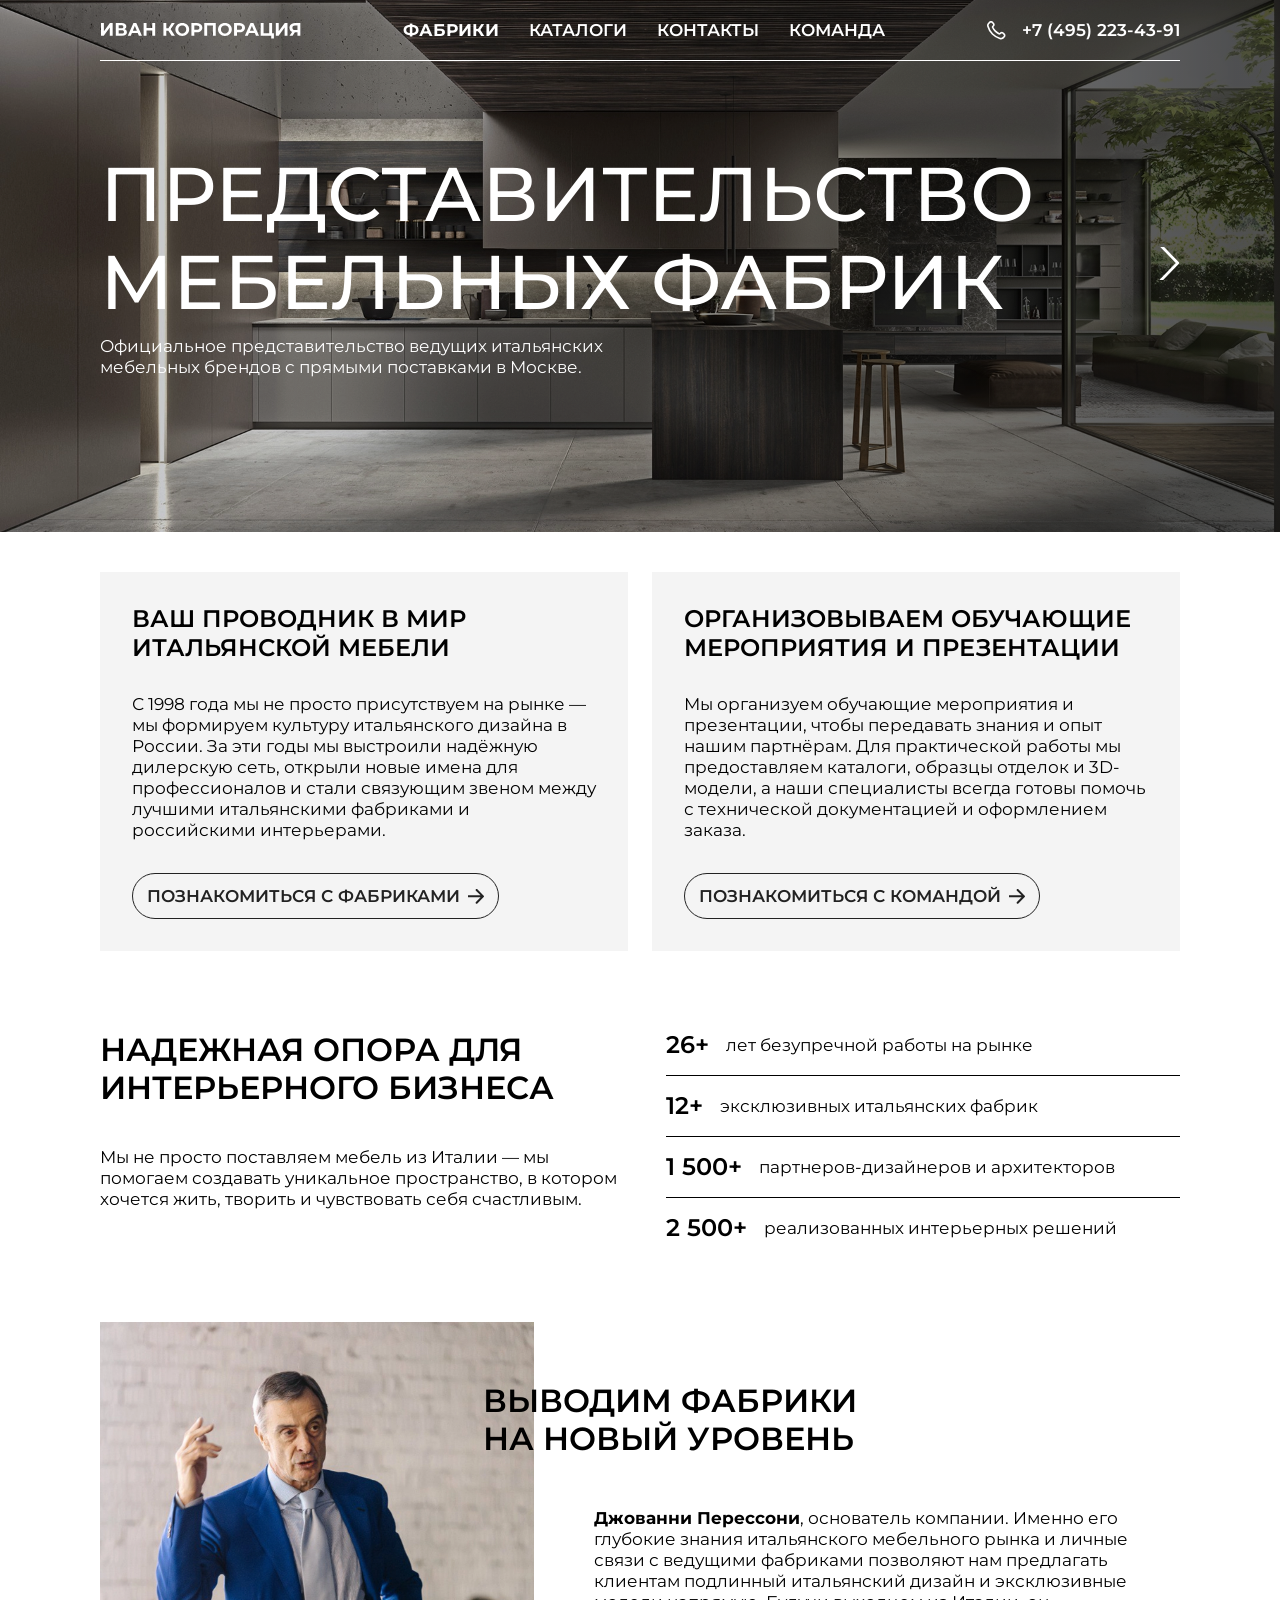
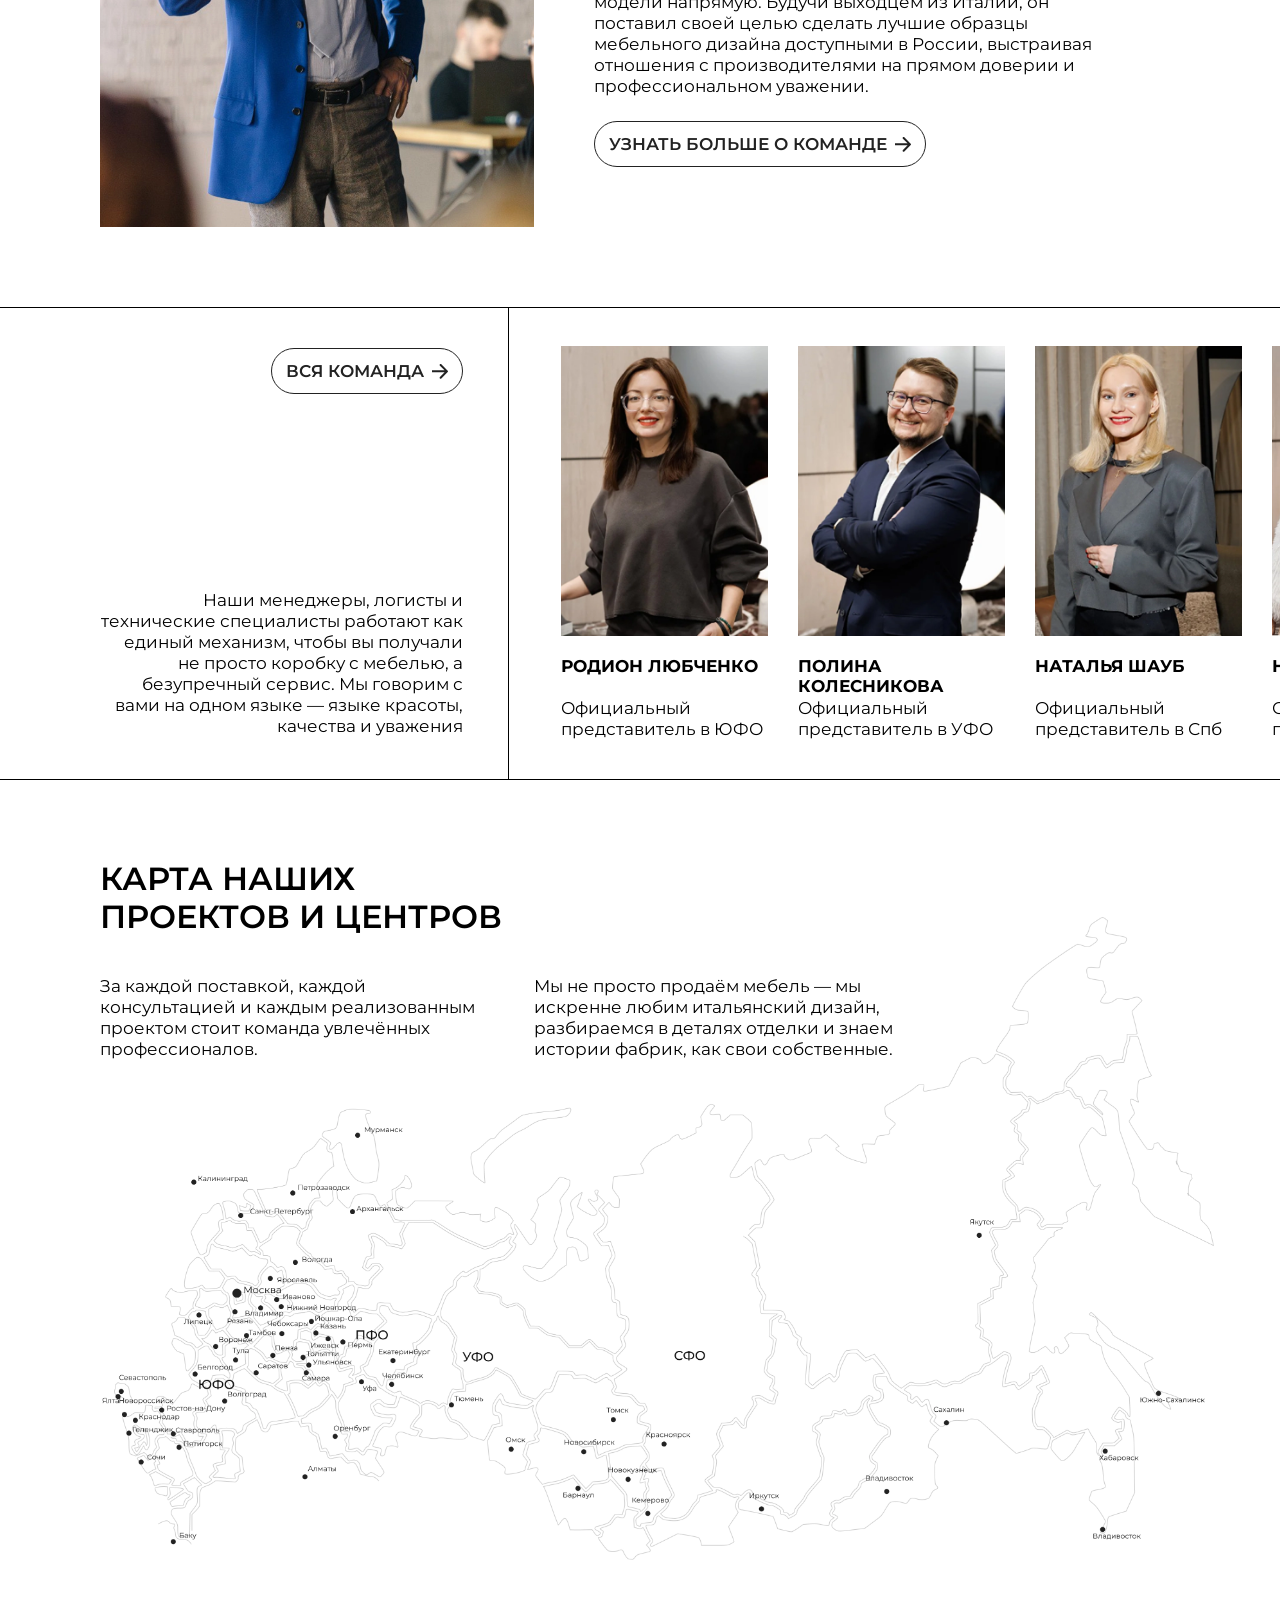
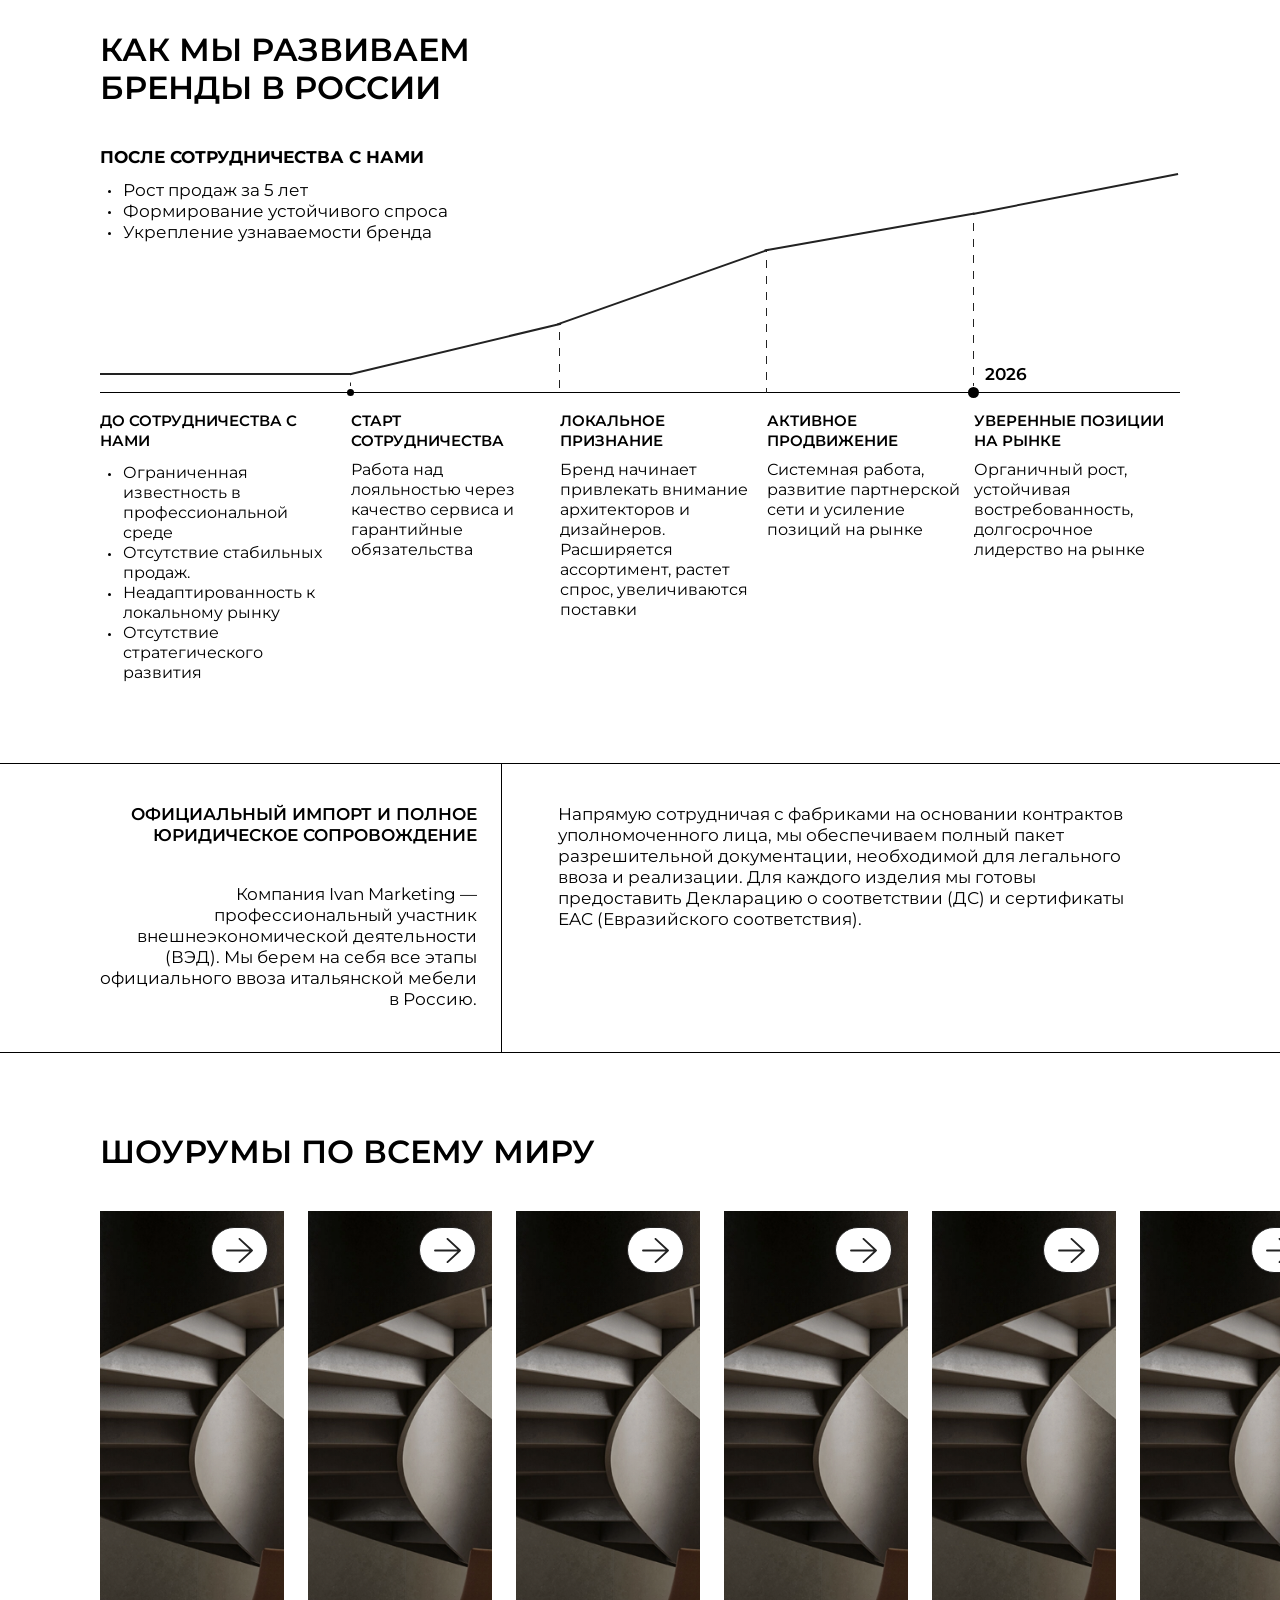
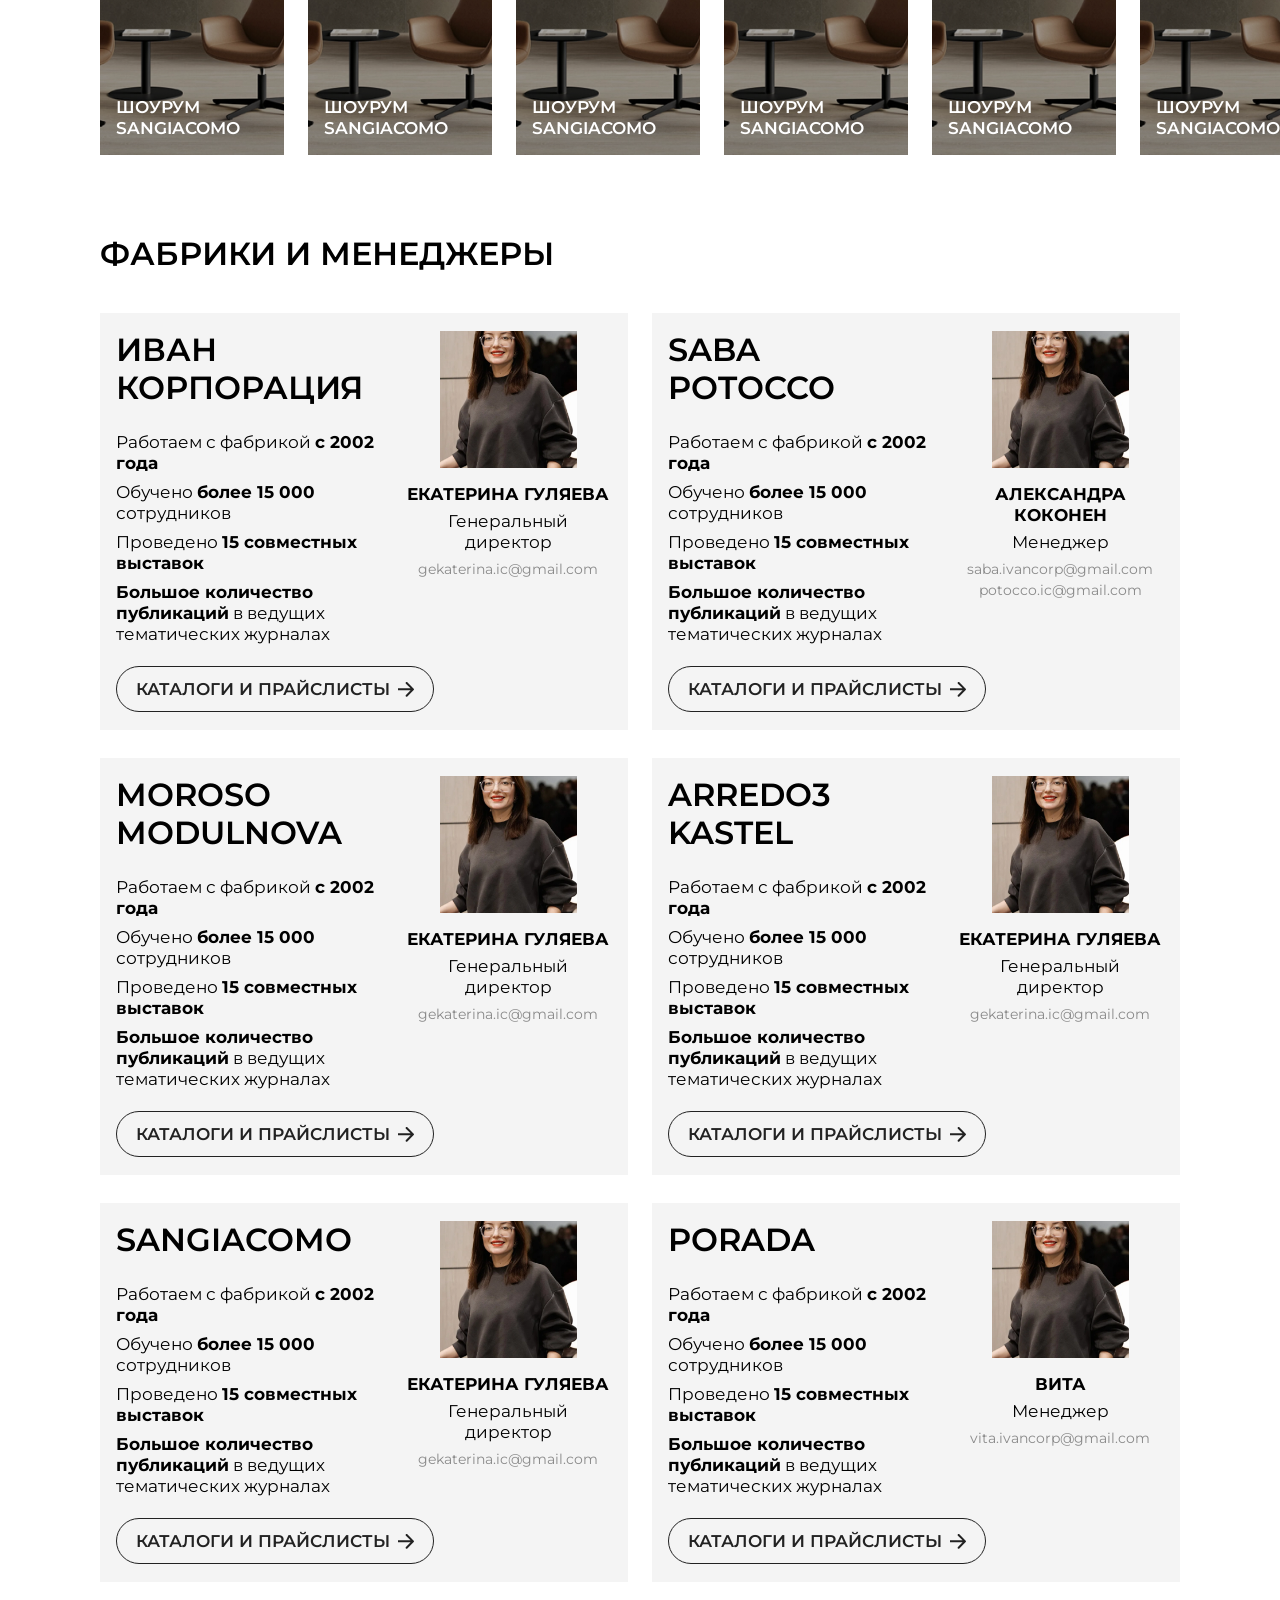
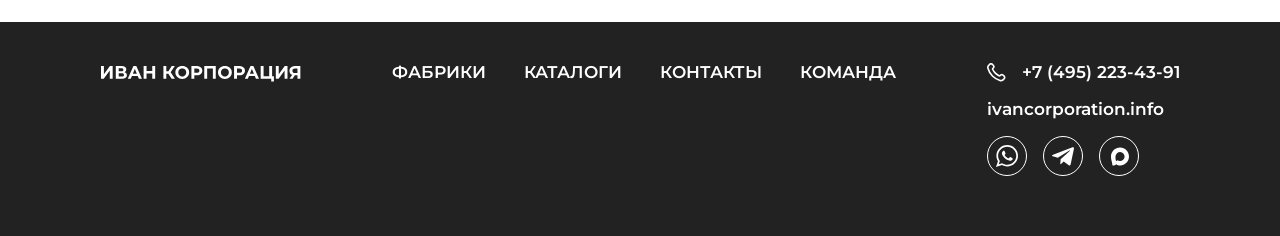
==== commit cbb12c99: "finish main page" ====
--- a/pages/index/index.html
+++ b/pages/index/index.html
@@ -449,6 +449,242 @@
                 </div>
             </section>
 
+            <section class="showrooms-main">
+                <div class="container">
+                    <h2 class="caption caption--h2">ШОУРУМЫ ПО ВСЕМУ МИРУ</h2>
+
+                    <div class="showrooms-main__slider swiper">
+                        <div class="swiper-wrapper">
+                            <div class="swiper-slide">
+
+                                <!-- имитация кнопки, дублируем, так надо по дизайну -->
+                                <span class="link-gallery--imitation btn btn--white btn--arrow--big"
+                                    data-gallery-trigger="showrooms-1"></span>
+
+                                <!-- основная кнопка, она запускает галерею -->
+                                <span class="link-gallery btn btn--white btn--arrow--big"
+                                    data-gallery-trigger="showrooms-1">СМОТРЕТЬ ФОТО</span>
+
+                                <!-- все фотки для галереи -->
+                                <a href="./../../img/pic-showrooms.png" data-fancybox="showrooms-1"
+                                    style="display: none;"></a>
+                                <a href="./../../img/pic-showrooms2.png" data-fancybox="showrooms-1"
+                                    style="display: none;"></a>
+                                <a href="./../../img/pic-showrooms.png" data-fancybox="showrooms-1"
+                                    style="display: none;"></a>
+                                <a href="./../../img/pic-showrooms2.png" data-fancybox="showrooms-1"
+                                    style="display: none;"></a>
+                                <!-- /все фотки для галереи -->
+
+                                <!-- тут тоже запускаем галерею по клику на фото -->
+                                <div class="picture-block" data-gallery-trigger="showrooms-1">
+                                    <picture>
+                                        <source type="image/webp" srcset="./../../img/pic-showrooms.webp" />
+                                        <img src="./../../img/pic-showrooms.png" alt="">
+                                    </picture>
+                                </div>
+
+                                <span class="showrooms-main__title">ШОУРУМ SANGIACOMO</span>
+
+                                <div class="showrooms-main__content">
+                                    <span class="caption caption--h3">ШОУРУМ SANGIACOMO</span>
+                                    <p>
+                                        Адрес: Италия, Via di Vittorio, 14, 33074 Vigonovo di Fontanafredda (PN)
+                                    </p>
+                                </div>
+                            </div>
+
+                            <div class="swiper-slide">
+
+                                <!-- имитация кнопки, дублируем, так надо по дизайну -->
+                                <span class="link-gallery--imitation btn btn--white btn--arrow--big"
+                                    data-gallery-trigger="showrooms-2"></span>
+
+                                <!-- основная кнопка, она запускает галерею -->
+                                <span class="link-gallery btn btn--white btn--arrow--big"
+                                    data-gallery-trigger="showrooms-2">СМОТРЕТЬ ФОТО</span>
+
+                                <!-- все фотки для галереи -->
+                                <a href="./../../img/pic-showrooms.png" data-fancybox="showrooms-2"
+                                    style="display: none;"></a>
+                                <a href="./../../img/pic-showrooms2.png" data-fancybox="showrooms-2"
+                                    style="display: none;"></a>
+                                <a href="./../../img/pic-showrooms.png" data-fancybox="showrooms-2"
+                                    style="display: none;"></a>
+                                <!-- /все фотки для галереи -->
+
+                                <!-- тут тоже запускаем галерею по клику на фото -->
+                                <div class="picture-block" data-gallery-trigger="showrooms-2">
+                                    <picture>
+                                        <source type="image/webp" srcset="./../../img/pic-showrooms.webp" />
+                                        <img src="./../../img/pic-showrooms.png" alt="">
+                                    </picture>
+                                </div>
+
+                                <span class="showrooms-main__title">ШОУРУМ SANGIACOMO</span>
+
+                                <div class="showrooms-main__content">
+                                    <span class="caption caption--h3">ШОУРУМ SANGIACOMO</span>
+                                    <p>
+                                        Адрес: Италия, Via di Vittorio, 14, 33074 Vigonovo di Fontanafredda (PN)
+                                    </p>
+                                </div>
+                            </div>
+
+                            <div class="swiper-slide">
+
+                                <!-- имитация кнопки, дублируем, так надо по дизайну -->
+                                <span class="link-gallery--imitation btn btn--white btn--arrow--big"
+                                    data-gallery-trigger="showrooms-3"></span>
+
+                                <!-- основная кнопка, она запускает галерею -->
+                                <span class="link-gallery btn btn--white btn--arrow--big"
+                                    data-gallery-trigger="showrooms-3">СМОТРЕТЬ ФОТО</span>
+
+                                <!-- все фотки для галереи -->
+                                <a href="./../../img/pic-showrooms.png" data-fancybox="showrooms-3"
+                                    style="display: none;"></a>
+                                <a href="./../../img/pic-showrooms2.png" data-fancybox="showrooms-3"
+                                    style="display: none;"></a>
+                                <!-- /все фотки для галереи -->
+
+                                <!-- тут тоже запускаем галерею по клику на фото -->
+                                <div class="picture-block" data-gallery-trigger="showrooms-3">
+                                    <picture>
+                                        <source type="image/webp" srcset="./../../img/pic-showrooms.webp" />
+                                        <img src="./../../img/pic-showrooms.png" alt="">
+                                    </picture>
+                                </div>
+
+                                <span class="showrooms-main__title">ШОУРУМ SANGIACOMO</span>
+
+                                <div class="showrooms-main__content">
+                                    <span class="caption caption--h3">ШОУРУМ SANGIACOMO</span>
+                                    <p>
+                                        Адрес: Италия, Via di Vittorio, 14, 33074 Vigonovo di Fontanafredda (PN)
+                                    </p>
+                                </div>
+                            </div>
+
+                            <div class="swiper-slide">
+
+                                <!-- имитация кнопки, дублируем, так надо по дизайну -->
+                                <span class="link-gallery--imitation btn btn--white btn--arrow--big"
+                                    data-gallery-trigger="showrooms-4"></span>
+
+                                <!-- основная кнопка, она запускает галерею -->
+                                <span class="link-gallery btn btn--white btn--arrow--big"
+                                    data-gallery-trigger="showrooms-4">СМОТРЕТЬ ФОТО</span>
+
+                                <!-- все фотки для галереи -->
+                                <a href="./../../img/pic-showrooms.png" data-fancybox="showrooms-4"
+                                    style="display: none;"></a>
+                                <a href="./../../img/pic-showrooms2.png" data-fancybox="showrooms-4"
+                                    style="display: none;"></a>
+                                <a href="./../../img/pic-showrooms.png" data-fancybox="showrooms-4"
+                                    style="display: none;"></a>
+                                <a href="./../../img/pic-showrooms2.png" data-fancybox="showrooms-4"
+                                    style="display: none;"></a>
+                                <a href="./../../img/pic-showrooms.png" data-fancybox="showrooms-4"
+                                    style="display: none;"></a>
+                                <a href="./../../img/pic-showrooms2.png" data-fancybox="showrooms-4"
+                                    style="display: none;"></a>
+                                <a href="./../../img/pic-showrooms.png" data-fancybox="showrooms-4"
+                                    style="display: none;"></a>
+                                <a href="./../../img/pic-showrooms2.png" data-fancybox="showrooms-4"
+                                    style="display: none;"></a>
+                                <!-- /все фотки для галереи -->
+
+                                <!-- тут тоже запускаем галерею по клику на фото -->
+                                <div class="picture-block" data-gallery-trigger="showrooms-4">
+                                    <picture>
+                                        <source type="image/webp" srcset="./../../img/pic-showrooms.webp" />
+                                        <img src="./../../img/pic-showrooms.png" alt="">
+                                    </picture>
+                                </div>
+
+                                <span class="showrooms-main__title">ШОУРУМ SANGIACOMO</span>
+
+                                <div class="showrooms-main__content">
+                                    <span class="caption caption--h3">ШОУРУМ SANGIACOMO</span>
+                                    <p>
+                                        Адрес: Италия, Via di Vittorio, 14, 33074 Vigonovo di Fontanafredda (PN)
+                                    </p>
+                                </div>
+                            </div>
+
+                            <div class="swiper-slide">
+
+                                <!-- имитация кнопки, дублируем, так надо по дизайну -->
+                                <span class="link-gallery--imitation btn btn--white btn--arrow--big"
+                                    data-gallery-trigger="showrooms-5"></span>
+
+                                <!-- основная кнопка, она запускает галерею -->
+                                <span class="link-gallery btn btn--white btn--arrow--big"
+                                    data-gallery-trigger="showrooms-5">СМОТРЕТЬ ФОТО</span>
+
+                                <!-- все фотки для галереи -->
+                                <a href="./../../img/pic-showrooms.png" data-fancybox="showrooms-5"
+                                    style="display: none;"></a>
+                                <!-- /все фотки для галереи -->
+
+                                <!-- тут тоже запускаем галерею по клику на фото -->
+                                <div class="picture-block" data-gallery-trigger="showrooms-5">
+                                    <picture>
+                                        <source type="image/webp" srcset="./../../img/pic-showrooms.webp" />
+                                        <img src="./../../img/pic-showrooms.png" alt="">
+                                    </picture>
+                                </div>
+
+                                <span class="showrooms-main__title">ШОУРУМ SANGIACOMO</span>
+
+                                <div class="showrooms-main__content">
+                                    <span class="caption caption--h3">ШОУРУМ SANGIACOMO</span>
+                                    <p>
+                                        Адрес: Италия, Via di Vittorio, 14, 33074 Vigonovo di Fontanafredda (PN)
+                                    </p>
+                                </div>
+                            </div>
+
+                            <div class="swiper-slide">
+
+                                <!-- имитация кнопки, дублируем, так надо по дизайну -->
+                                <span class="link-gallery--imitation btn btn--white btn--arrow--big"
+                                    data-gallery-trigger="showrooms-6"></span>
+
+                                <!-- основная кнопка, она запускает галерею -->
+                                <span class="link-gallery btn btn--white btn--arrow--big"
+                                    data-gallery-trigger="showrooms-6">СМОТРЕТЬ ФОТО</span>
+
+                                <!-- все фотки для галереи -->
+                                <a href="./../../img/pic-showrooms.png" data-fancybox="showrooms-6"
+                                    style="display: none;"></a>
+                                <!-- /все фотки для галереи -->
+
+                                <!-- тут тоже запускаем галерею по клику на фото -->
+                                <div class="picture-block" data-gallery-trigger="showrooms-6">
+                                    <picture>
+                                        <source type="image/webp" srcset="./../../img/pic-showrooms.webp" />
+                                        <img src="./../../img/pic-showrooms.png" alt="">
+                                    </picture>
+                                </div>
+
+                                <span class="showrooms-main__title">ШОУРУМ SANGIACOMO</span>
+
+                                <div class="showrooms-main__content">
+                                    <span class="caption caption--h3">ШОУРУМ SANGIACOMO</span>
+                                    <p>
+                                        Адрес: Италия, Via di Vittorio, 14, 33074 Vigonovo di Fontanafredda (PN)
+                                    </p>
+                                </div>
+                            </div>
+
+
+                        </div>
+                    </div>
+                </div>
+            </section>
+
             <section class="fabric-main">
                 <div class="container">
                     <h2 class="caption caption--h2">ФАБРИКИ И МЕНЕДЖЕРЫ</h2>
@@ -459,20 +695,23 @@
                                 <h2 class="caption caption--h2">ИВАН КОРПОРАЦИЯ</h2>
 
                                 <p>
-                                    Работаем с фабрикой с 2002 года
-                                </p>
-
-                                <p>
-                                    Обучено более 15 000 сотрудников
-                                </p>
-
-                                <p>
-                                    Проведено 15 совместных выставок
-                                </p>
-
-                                <p>
-                                    Большое количество публикаций в ведущих тематических журналах
-                                </p>
+                                    Работаем с фабрикой <strong>с 2002 года</strong>
+                                </p>
+
+                                <p>
+                                    Обучено <strong>более 15 000</strong> сотрудников
+                                </p>
+
+                                <p>
+                                    Проведено <strong>15 совместных выставок</strong>
+                                </p>
+
+                                <p>
+                                    <strong>Большое количество публикаций</strong> в ведущих тематических журналах
+                                </p>
+
+                                <a href="#" class="btn btn--simple btn--arrow">КАТАЛОГИ И ПРАЙСЛИСТЫ</a>
+
                             </div>
 
                             <div class="fabric-main__right">
@@ -484,7 +723,7 @@
                                     </picture>
                                 </div>
 
-                                <span>ЕКАТЕРИНА ГУЛЯЕВА</span>
+                                <strong>ЕКАТЕРИНА ГУЛЯЕВА</strong>
 
                                 <p>
                                     Генеральный директор
@@ -495,14 +734,274 @@
                                 </a>
                             </div>
 
-                            <a href="#" class="btn btn--simple btn--arrow">КАТАЛОГИ И ПРАЙСЛИСТЫ</a>
+                        </div>
+
+                        <div class="fabric-main__item">
+                            <div class="fabric-main__left">
+                                <h2 class="caption caption--h2">SABA POTOCCO</h2>
+
+                                <p>
+                                    Работаем с фабрикой <strong>с 2002 года</strong>
+                                </p>
+
+                                <p>
+                                    Обучено <strong>более 15 000</strong> сотрудников
+                                </p>
+
+                                <p>
+                                    Проведено <strong>15 совместных выставок</strong>
+                                </p>
+
+                                <p>
+                                    <strong>Большое количество публикаций</strong> в ведущих тематических журналах
+                                </p>
+
+                                <a href="#" class="btn btn--simple btn--arrow">КАТАЛОГИ И ПРАЙСЛИСТЫ</a>
+
+                            </div>
+
+                            <div class="fabric-main__right">
+
+                                <div class="picture-block">
+                                    <picture>
+                                        <source type="image/webp" srcset="./../../img/people1.webp" />
+                                        <img src="./../../img/people1.jpg" alt="" />
+                                    </picture>
+                                </div>
+
+                                <strong>АЛЕКСАНДРА КОКОНЕН</strong>
+
+                                <p>
+                                    Менеджер
+                                </p>
+
+                                <a href="mailto:saba.ivancorp@gmail.com
+                                " class="link-mail">saba.ivancorp@gmail.com
+                                </a>
+
+                                <a href="mailto:potocco.ic@gmail.com
+                                " class="link-mail">potocco.ic@gmail.com
+                                </a>
+
+                            </div>
+
+                        </div>
+
+                        <div class="fabric-main__item">
+                            <div class="fabric-main__left">
+                                <h2 class="caption caption--h2">MOROSO MODULNOVA</h2>
+
+                                <p>
+                                    Работаем с фабрикой <strong>с 2002 года</strong>
+                                </p>
+
+                                <p>
+                                    Обучено <strong>более 15 000</strong> сотрудников
+                                </p>
+
+                                <p>
+                                    Проведено <strong>15 совместных выставок</strong>
+                                </p>
+
+                                <p>
+                                    <strong>Большое количество публикаций</strong> в ведущих тематических журналах
+                                </p>
+
+                                <a href="#" class="btn btn--simple btn--arrow">КАТАЛОГИ И ПРАЙСЛИСТЫ</a>
+
+                            </div>
+
+                            <div class="fabric-main__right">
+
+                                <div class="picture-block">
+                                    <picture>
+                                        <source type="image/webp" srcset="./../../img/people1.webp" />
+                                        <img src="./../../img/people1.jpg" alt="" />
+                                    </picture>
+                                </div>
+
+                                <strong>ЕКАТЕРИНА ГУЛЯЕВА</strong>
+
+                                <p>
+                                    Генеральный директор
+                                </p>
+
+                                <a href="mailto:gekaterina.ic@gmail.com
+                                " class="link-mail">gekaterina.ic@gmail.com
+                                </a>
+                            </div>
+
+                        </div>
+
+                        <div class="fabric-main__item">
+                            <div class="fabric-main__left">
+                                <h2 class="caption caption--h2">ARREDO3 KASTEL</h2>
+
+                                <p>
+                                    Работаем с фабрикой <strong>с 2002 года</strong>
+                                </p>
+
+                                <p>
+                                    Обучено <strong>более 15 000</strong> сотрудников
+                                </p>
+
+                                <p>
+                                    Проведено <strong>15 совместных выставок</strong>
+                                </p>
+
+                                <p>
+                                    <strong>Большое количество публикаций</strong> в ведущих тематических журналах
+                                </p>
+
+                                <a href="#" class="btn btn--simple btn--arrow">КАТАЛОГИ И ПРАЙСЛИСТЫ</a>
+
+                            </div>
+
+                            <div class="fabric-main__right">
+
+                                <div class="picture-block">
+                                    <picture>
+                                        <source type="image/webp" srcset="./../../img/people1.webp" />
+                                        <img src="./../../img/people1.jpg" alt="" />
+                                    </picture>
+                                </div>
+
+                                <strong>ЕКАТЕРИНА ГУЛЯЕВА</strong>
+
+                                <p>
+                                    Генеральный директор
+                                </p>
+
+                                <a href="mailto:gekaterina.ic@gmail.com
+                                " class="link-mail">gekaterina.ic@gmail.com
+                                </a>
+                            </div>
+
+                        </div>
+
+                        <div class="fabric-main__item">
+                            <div class="fabric-main__left">
+                                <h2 class="caption caption--h2">SANGIACOMO</h2>
+
+                                <p>
+                                    Работаем с фабрикой <strong>с 2002 года</strong>
+                                </p>
+
+                                <p>
+                                    Обучено <strong>более 15 000</strong> сотрудников
+                                </p>
+
+                                <p>
+                                    Проведено <strong>15 совместных выставок</strong>
+                                </p>
+
+                                <p>
+                                    <strong>Большое количество публикаций</strong> в ведущих тематических журналах
+                                </p>
+
+                                <a href="#" class="btn btn--simple btn--arrow">КАТАЛОГИ И ПРАЙСЛИСТЫ</a>
+
+                            </div>
+
+                            <div class="fabric-main__right">
+
+                                <div class="picture-block">
+                                    <picture>
+                                        <source type="image/webp" srcset="./../../img/people1.webp" />
+                                        <img src="./../../img/people1.jpg" alt="" />
+                                    </picture>
+                                </div>
+
+                                <strong>ЕКАТЕРИНА ГУЛЯЕВА</strong>
+
+                                <p>
+                                    Генеральный директор
+                                </p>
+
+                                <a href="mailto:gekaterina.ic@gmail.com
+                                " class="link-mail">gekaterina.ic@gmail.com
+                                </a>
+                            </div>
+
+                        </div>
+
+                        <div class="fabric-main__item">
+                            <div class="fabric-main__left">
+                                <h2 class="caption caption--h2">PORADA</h2>
+
+                                <p>
+                                    Работаем с фабрикой <strong>с 2002 года</strong>
+                                </p>
+
+                                <p>
+                                    Обучено <strong>более 15 000</strong> сотрудников
+                                </p>
+
+                                <p>
+                                    Проведено <strong>15 совместных выставок</strong>
+                                </p>
+
+                                <p>
+                                    <strong>Большое количество публикаций</strong> в ведущих тематических журналах
+                                </p>
+
+                                <a href="#" class="btn btn--simple btn--arrow">КАТАЛОГИ И ПРАЙСЛИСТЫ</a>
+
+                            </div>
+
+                            <div class="fabric-main__right">
+
+                                <div class="picture-block">
+                                    <picture>
+                                        <source type="image/webp" srcset="./../../img/people1.webp" />
+                                        <img src="./../../img/people1.jpg" alt="" />
+                                    </picture>
+                                </div>
+
+                                <strong>ВИТА</strong>
+
+                                <p>
+                                    Менеджер
+                                </p>
+
+                                <a href="mailto:vita.ivancorp@gmail.com" class="link-mail">vita.ivancorp@gmail.com
+
+                                </a>
+                            </div>
+
                         </div>
                     </div>
                 </div>
             </section>
         </main>
 
-        <footer class="footer">footer</footer>
+        <footer class="footer">
+            <div class="container">
+                <div class="footer__inner">
+                    <a href="/" class="logo">
+                        <img src="../../img/svg/logo.svg" alt="logo" fetchpriority=high>
+                    </a>
+
+                    <ul class="footer-menu">
+                        <li><a href="#">ФАБРИКИ</a></li>
+                        <li><a href="#">КАТАЛОГИ</a></li>
+                        <li><a href="#">КОНТАКТЫ</a></li>
+                        <li><a href="#">КОМАНДА</a></li>
+                    </ul>
+
+                    <div class="menu__mobile">
+                        <a href="tel:+74952234391" class="link-phone">+7 (495) 223-43-91</a>
+                        <a href="mailto:ivancorporation.info" class="link-mail">ivancorporation.info</a>
+
+                        <div class="socials">
+                            <a href="#" class="socials__item socials__item--whatsapp"></a>
+                            <a href="#" class="socials__item socials__item--telegram"></a>
+                            <a href="#" class="socials__item socials__item--max"></a>
+                        </div>
+                    </div>
+                </div>
+            </div>
+        </footer>
     </div>
 
     <div class="overlay"></div>
--- a/css/style.css
+++ b/css/style.css
@@ -1142,11 +1142,13 @@
   position: relative;
   font-weight: 600;
   text-transform: none;
+  text-decoration: underline;
+  text-decoration-color: transparent;
   transition: text-decoration 0.3s;
 }
 @media (hover: hover) {
   .link-mail:hover {
-    text-decoration: underline;
+    text-decoration-color: initial;
   }
 }
 
@@ -1801,6 +1803,127 @@
   }
 }
 
+.footer {
+  background-color: #222222;
+  color: rgb(255, 255, 255);
+  padding: 40px 0 60px;
+}
+@media (max-width: 1023px) {
+  .footer {
+    padding: 30px 0 40px;
+  }
+}
+@media (max-width: 767px) {
+  .footer {
+    padding: 35px 0 40px;
+  }
+}
+@media (max-width: 1023px) {
+  .footer .logo img {
+    width: 182px;
+    height: 20px;
+  }
+}
+.footer .menu__mobile {
+  display: flex;
+  flex-direction: column;
+  gap: 16px;
+  align-items: flex-start;
+  padding: 0;
+}
+@media (max-width: 1279px) {
+  .footer .menu__mobile {
+    gap: 11px;
+  }
+}
+@media (max-width: 767px) {
+  .footer .menu__mobile {
+    gap: 4px;
+  }
+}
+@media (max-width: 1023px) {
+  .footer .menu__mobile .link-phone {
+    color: rgb(255, 255, 255);
+    overflow: visible;
+    width: auto;
+    height: auto;
+    white-space: normal;
+    font-size: 15px;
+    gap: 10px;
+  }
+}
+@media (max-width: 767px) {
+  .footer .socials {
+    margin-top: 10px;
+  }
+}
+.footer .socials__item {
+  filter: brightness(0) invert(1);
+}
+
+.footer__inner {
+  display: flex;
+  align-items: flex-start;
+  justify-content: space-between;
+}
+@media (max-width: 1279px) {
+  .footer__inner {
+    font-size: 15px;
+  }
+}
+@media (max-width: 767px) {
+  .footer__inner {
+    flex-direction: column;
+    justify-self: center;
+    align-items: center;
+  }
+}
+
+.footer-menu {
+  display: flex;
+  align-items: center;
+  gap: 73px;
+}
+@media (max-width: 1549px) {
+  .footer-menu {
+    gap: 38px;
+  }
+}
+@media (max-width: 1279px) {
+  .footer-menu {
+    gap: 20px;
+  }
+}
+@media (max-width: 1023px) {
+  .footer-menu {
+    width: 227px;
+    flex-wrap: wrap;
+    gap: 0px 24px;
+    text-align: left;
+    align-items: flex-start;
+    justify-content: space-between;
+  }
+}
+@media (max-width: 767px) {
+  .footer-menu {
+    margin: 20px 0;
+  }
+}
+.footer-menu a {
+  transition: opacity 0.3s;
+  font-weight: 600;
+}
+@media (max-width: 1279px) {
+  .footer-menu a {
+    font-size: 15px;
+  }
+}
+@media (hover: hover) {
+  .footer-menu a:hover {
+    opacity: 0.75;
+  }
+}
+
 .hero {
   width: 100%;
   height: 709px;
@@ -2019,7 +2142,7 @@
   .meet__item {
     padding: 20px;
     gap: 22px;
-    min-height: 400px;
+    min-height: 390px;
   }
 }
 @media (max-width: 1023px) {
@@ -2092,7 +2215,7 @@
 .reliable-support__inner {
   display: flex;
   justify-content: space-between;
-  gap: 32px;
+  gap: 16px;
 }
 @media (max-width: 1549px) {
   .reliable-support__inner {
@@ -2232,6 +2355,7 @@
   .new-level .picture-block {
     width: 334px;
     height: 388px;
+    margin-top: 8px;
   }
 }
 @media (max-width: 1023px) {
@@ -2245,6 +2369,7 @@
     width: 100%;
     height: auto;
     padding-top: 116.2011173184%;
+    margin: 0;
   }
 }
 .new-level .caption {
@@ -2289,6 +2414,11 @@
     margin-top: 16px;
   }
 }
+@media (max-width: 767px) {
+  .new-level .btn {
+    margin-top: 13px;
+  }
+}
 
 .new-level__inner {
   display: flex;
@@ -2325,9 +2455,14 @@
 }
 @media (max-width: 1279px) {
   .new-level__right {
-    padding-top: 10px;
+    padding-top: 21px;
     max-width: 485px;
     width: 70%;
+  }
+}
+@media (max-width: 1023px) {
+  .new-level__right {
+    padding-top: 13px;
   }
 }
 @media (max-width: 767px) {
@@ -2380,6 +2515,7 @@
 @media (max-width: 767px) {
   .teams__inner {
     flex-direction: column;
+    min-height: initial;
   }
 }
 
@@ -2450,12 +2586,12 @@
 }
 @media (max-width: 1549px) {
   .teams__right {
+    padding: 38px 0;
+  }
+}
+@media (max-width: 1279px) {
+  .teams__right {
     padding: 40px 0;
-  }
-}
-@media (max-width: 1279px) {
-  .teams__right {
-    padding: 44px 0;
   }
 }
 @media (max-width: 1023px) {
@@ -2469,6 +2605,7 @@
     width: 100%;
     max-width: 100%;
     padding: 32px 0;
+    padding-bottom: 0;
   }
 }
 
@@ -2504,7 +2641,7 @@
 .teams__slider .picture-block {
   width: 239px;
   height: 334px;
-  margin-bottom: 14px;
+  margin-bottom: 20px;
 }
 @media (max-width: 1549px) {
   .teams__slider .picture-block {
@@ -2563,6 +2700,7 @@
     max-width: 1280px;
     padding-top: 50.25%;
     left: 18px;
+    margin-bottom: -9px;
   }
 }
 @media (max-width: 1279px) {
@@ -2571,6 +2709,7 @@
     max-width: 1000px;
     left: 5px;
     padding-top: 55.5%;
+    margin-bottom: -3px;
   }
 }
 @media (max-width: 1023px) {
@@ -2585,6 +2724,7 @@
     max-width: 100%;
     margin-top: 17px;
     left: 0;
+    margin-bottom: -7px;
   }
 }
 .map-main .picture-block img {
@@ -2647,6 +2787,12 @@
   }
 }
 
+@media (min-width: 1550px) {
+  .roadmap + .text-main {
+    padding-top: 0;
+  }
+}
+
 .roadmap__inner .caption {
   max-width: 590px;
   margin-bottom: 40px;
@@ -2697,6 +2843,11 @@
 @media (max-width: 767px) {
   .roadmap__inner ul li {
     padding-left: 14px;
+  }
+}
+@media (max-width: 767px) {
+  .roadmap__inner ul li + li {
+    margin-bottom: 1px;
   }
 }
 .roadmap__inner ul li::before {
@@ -2741,14 +2892,14 @@
 @media (max-width: 1279px) {
   .roadmap__list {
     grid-template-columns: 182px 144px 145px 145px 160px;
-    margin-top: 102px;
+    margin-top: 147px;
     padding-top: 14px;
   }
 }
 @media (max-width: 1023px) {
   .roadmap__list {
     grid-template-columns: 152px 118px 118px 118px 130px;
-    margin-top: 143px;
+    margin-top: 146px;
   }
 }
 @media (max-width: 767px) {
@@ -2767,6 +2918,7 @@
 @media (max-width: 1549px) {
   .roadmap__item {
     font-size: 16px;
+    line-height: 20px;
   }
 }
 @media (max-width: 1279px) {
@@ -2783,7 +2935,7 @@
 }
 @media (max-width: 767px) {
   .roadmap__item {
-    padding: 16px 0;
+    padding: 17px 0;
     border-bottom: solid 1px rgb(0, 0, 0);
   }
 }
@@ -2983,6 +3135,16 @@
   border-bottom: 0;
 }
 @media (max-width: 767px) {
+  .roadmap__item:last-child {
+    padding-bottom: 0;
+  }
+}
+@media (max-width: 1023px) {
+  .roadmap__item ul {
+    margin-top: 0;
+  }
+}
+@media (max-width: 767px) {
   .roadmap__item ul {
     padding-left: 5px;
     margin-top: 0;
@@ -3007,16 +3169,18 @@
 @media (max-width: 1279px) {
   .roadmap__item strong {
     font-size: 13px;
+    margin-bottom: 17px;
   }
 }
 @media (max-width: 1023px) {
   .roadmap__item strong {
     font-size: 10px;
+    margin-bottom: 5px;
   }
 }
 @media (max-width: 767px) {
   .roadmap__item strong {
-    margin-bottom: 4px;
+    margin-bottom: 5px;
   }
 }
 .roadmap__item::before {
@@ -3114,12 +3278,6 @@
 .text-main {
   overflow: hidden;
 }
-@media (max-width: 767px) {
-  .text-main {
-    border-top: solid 1px rgb(0, 0, 0);
-  }
-}
-
 .text-main__wrap {
   border-top: solid 1px rgb(0, 0, 0);
   border-bottom: solid 1px rgb(0, 0, 0);
@@ -3191,7 +3349,7 @@
     border: 0;
     padding: 0;
     max-width: 100%;
-    gap: 18px;
+    gap: 21px;
   }
 }
 .text-main__left .caption {
@@ -3226,4 +3384,455 @@
   }
 }
 
+.fabric-main__list {
+  display: grid;
+  grid-template-columns: 1fr 1fr;
+  gap: 28px 32px;
+  margin-top: 34px;
+}
+@media (max-width: 1549px) {
+  .fabric-main__list {
+    gap: 28px 24px;
+    margin-top: 40px;
+  }
+}
+@media (max-width: 1279px) {
+  .fabric-main__list {
+    margin-top: 20px;
+    gap: 28px 16px;
+  }
+}
+@media (max-width: 1023px) {
+  .fabric-main__list {
+    gap: 16px;
+    margin-top: 30px;
+  }
+}
+@media (max-width: 767px) {
+  .fabric-main__list {
+    margin-top: 20px;
+    grid-template-columns: 1fr;
+    gap: 20px;
+  }
+}
+
+.fabric-main__item {
+  background-color: #f4f4f4;
+  padding: 40px;
+  display: flex;
+  align-items: flex-start;
+  justify-content: space-between;
+  overflow: hidden;
+}
+@media (max-width: 1549px) {
+  .fabric-main__item {
+    padding: 18px 16px;
+  }
+}
+@media (max-width: 1279px) {
+  .fabric-main__item {
+    padding: 16px 21px;
+    flex-direction: column;
+    align-items: flex-start;
+    gap: 24px;
+  }
+}
+@media (max-width: 1023px) {
+  .fabric-main__item {
+    padding: 16px;
+  }
+}
+
+.fabric-main__left {
+  width: 357px;
+  display: flex;
+  flex-direction: column;
+  gap: 12px;
+}
+@media (max-width: 1549px) {
+  .fabric-main__left {
+    width: 273px;
+    gap: 8px;
+  }
+}
+@media (max-width: 1279px) {
+  .fabric-main__left {
+    width: 100%;
+  }
+}
+.fabric-main__left .caption {
+  margin-bottom: 12px;
+  max-width: 300px;
+}
+@media (max-width: 1549px) {
+  .fabric-main__left .caption {
+    max-width: 260px;
+    margin-bottom: 17px;
+  }
+}
+@media (max-width: 1279px) {
+  .fabric-main__left .caption {
+    max-width: 230px;
+    margin-bottom: 12px;
+  }
+}
+@media (max-width: 1279px) {
+  .fabric-main__left .caption {
+    max-width: 60%;
+  }
+}
+@media (max-width: 1023px) {
+  .fabric-main__left .caption {
+    margin-bottom: 9px;
+  }
+}
+@media (max-width: 767px) {
+  .fabric-main__left .caption {
+    max-width: 50%;
+  }
+}
+.fabric-main__left .btn {
+  margin-top: 8px;
+}
+@media (max-width: 1549px) {
+  .fabric-main__left .btn {
+    max-width: initial;
+    width: calc(100% + 45px);
+    margin-top: 13px;
+  }
+}
+@media (max-width: 1279px) {
+  .fabric-main__left .btn {
+    width: 100%;
+    max-width: 318px;
+  }
+}
+@media (max-width: 1023px) {
+  .fabric-main__left .btn {
+    max-width: 270px;
+  }
+}
+@media (max-width: 767px) {
+  .fabric-main__left .btn {
+    margin-top: 5px;
+  }
+}
+
+.fabric-main__right {
+  width: 248px;
+  display: flex;
+  flex-direction: column;
+  text-align: center;
+  align-items: center;
+  justify-content: center;
+  gap: 5px;
+}
+@media (max-width: 1549px) {
+  .fabric-main__right {
+    width: 208px;
+    gap: 6px;
+  }
+}
+@media (max-width: 1279px) {
+  .fabric-main__right {
+    position: relative;
+    padding-left: 137px;
+    min-height: 117px;
+    text-align: left;
+    width: 100%;
+    align-items: flex-start;
+    gap: 0;
+  }
+}
+@media (max-width: 389px) {
+  .fabric-main__right {
+    padding-left: 105px;
+  }
+}
+@media (max-width: 1279px) {
+  .fabric-main__right p,
+  .fabric-main__right strong {
+    margin-bottom: 8px;
+  }
+}
+@media (max-width: 1023px) {
+  .fabric-main__right p,
+  .fabric-main__right strong {
+    margin-bottom: 6px;
+  }
+}
+@media (max-width: 1279px) {
+  .fabric-main__right strong {
+    max-width: 70%;
+  }
+}
+.fabric-main__right .picture-block {
+  width: 137px;
+  height: 137px;
+  margin-bottom: 10px;
+}
+@media (max-width: 1279px) {
+  .fabric-main__right .picture-block {
+    width: 117px;
+    height: 117px;
+    position: absolute;
+    left: 0;
+    top: 0;
+    margin: 0;
+  }
+}
+@media (max-width: 389px) {
+  .fabric-main__right .picture-block {
+    width: 90px;
+    height: 90px;
+  }
+}
+.fabric-main__right .link-mail {
+  color: #222222;
+  opacity: 0.5;
+  font-weight: 400;
+}
+@media (max-width: 1549px) {
+  .fabric-main__right .link-mail {
+    font-size: 14px;
+  }
+}
+@media (max-width: 1279px) {
+  .fabric-main__right .link-mail {
+    font-size: 12px;
+  }
+}
+@media (max-width: 389px) {
+  .fabric-main__right .link-mail {
+    font-size: 11px;
+  }
+}
+@media (max-width: 1549px) {
+  .fabric-main__right .link-mail + .link-mail {
+    margin-top: -6px;
+  }
+}
+.showrooms-main {
+  overflow: hidden;
+}
+
+.showrooms-main__slider {
+  min-height: 675px;
+  margin-top: 40px;
+  overflow: visible;
+}
+@media (max-width: 1549px) {
+  .showrooms-main__slider {
+    min-height: 544px;
+  }
+}
+@media (max-width: 1279px) {
+  .showrooms-main__slider {
+    min-height: 407px;
+    margin-top: 30px;
+  }
+}
+@media (max-width: 767px) {
+  .showrooms-main__slider {
+    margin-top: 15px;
+    min-height: initial;
+  }
+}
+.showrooms-main__slider .swiper-slide {
+  position: relative;
+  width: 258px;
+  height: 765px;
+  cursor: pointer;
+  transition: width 0.3s;
+  overflow: hidden;
+}
+@media (max-width: 1549px) {
+  .showrooms-main__slider .swiper-slide {
+    width: 184px;
+    height: 544px;
+  }
+}
+@media (max-width: 1279px) {
+  .showrooms-main__slider .swiper-slide {
+    width: 138px;
+    height: 407px;
+  }
+}
+@media (max-width: 767px) {
+  .showrooms-main__slider .swiper-slide {
+    width: 305px;
+    height: 379px;
+  }
+}
+@media (max-width: 389px) {
+  .showrooms-main__slider .swiper-slide {
+    width: 280px;
+  }
+}
+@media (max-width: 767px) {
+  .showrooms-main__slider .swiper-slide.swiper-slide-active .link-gallery--imitation {
+    opacity: 0;
+    pointer-events: none;
+  }
+  .showrooms-main__slider .swiper-slide.swiper-slide-active .link-gallery {
+    opacity: 1;
+  }
+  .showrooms-main__slider .swiper-slide.swiper-slide-active .showrooms-main__title {
+    opacity: 0;
+    pointer-events: none;
+  }
+  .showrooms-main__slider .swiper-slide.swiper-slide-active .showrooms-main__content {
+    bottom: 10px;
+  }
+}
+.showrooms-main__slider .swiper-slide:hover {
+  width: 615px;
+}
+@media (max-width: 1549px) {
+  .showrooms-main__slider .swiper-slide:hover {
+    width: 437px;
+  }
+}
+@media (max-width: 1279px) {
+  .showrooms-main__slider .swiper-slide:hover {
+    width: 327px;
+  }
+}
+@media (max-width: 767px) {
+  .showrooms-main__slider .swiper-slide:hover {
+    width: 305px;
+  }
+}
+.showrooms-main__slider .swiper-slide:hover .link-gallery--imitation {
+  opacity: 0;
+  pointer-events: none;
+}
+.showrooms-main__slider .swiper-slide:hover .link-gallery {
+  opacity: 1;
+}
+.showrooms-main__slider .swiper-slide:hover .showrooms-main__title {
+  opacity: 0;
+  pointer-events: none;
+}
+.showrooms-main__slider .swiper-slide:hover .showrooms-main__content {
+  bottom: 16px;
+}
+@media (max-width: 1279px) {
+  .showrooms-main__slider .swiper-slide:hover .showrooms-main__content {
+    bottom: 10px;
+  }
+}
+.showrooms-main__slider .link-gallery--imitation {
+  position: absolute;
+  right: 16px;
+  top: 16px;
+  z-index: 2;
+}
+@media (max-width: 1279px) {
+  .showrooms-main__slider .link-gallery--imitation {
+    right: 6px;
+    top: 10px;
+  }
+}
+.showrooms-main__slider .link-gallery {
+  position: absolute;
+  right: 16px;
+  top: 16px;
+  z-index: 2;
+  opacity: 0;
+}
+@media (max-width: 1279px) {
+  .showrooms-main__slider .link-gallery {
+    right: 6px;
+    top: 10px;
+  }
+}
+.showrooms-main__slider .picture-block {
+  position: absolute;
+  top: 0;
+  left: 0;
+  width: 100%;
+  height: 100%;
+  z-index: -1;
+}
+.showrooms-main__slider .picture-block::before {
+  content: "";
+  position: absolute;
+  transition: all 0.3s;
+  background: linear-gradient(180deg, rgba(0, 0, 0, 0) 0%, rgba(0, 0, 0, 0.4) 100%);
+  left: 0;
+  top: 0;
+  width: 100%;
+  height: 100%;
+  z-index: 1;
+  pointer-events: none;
+}
+.showrooms-main__slider .showrooms-main__title {
+  color: rgb(255, 255, 255);
+  position: absolute;
+  bottom: 16px;
+  left: 0;
+  width: 100%;
+  text-align: center;
+  font-weight: 600;
+}
+@media (max-width: 1549px) {
+  .showrooms-main__slider .showrooms-main__title {
+    text-align: left;
+    padding: 0 16px;
+  }
+}
+@media (max-width: 1279px) {
+  .showrooms-main__slider .showrooms-main__title {
+    font-size: 15px;
+    line-height: 17px;
+    padding: 0 10px;
+    bottom: 10px;
+  }
+}
+.showrooms-main__slider .showrooms-main__content {
+  position: absolute;
+  bottom: -100%;
+  left: 20px;
+  width: 575px;
+  background-color: rgb(255, 255, 255);
+  transition: bottom 0.3s;
+  padding: 24px;
+  display: flex;
+  flex-direction: column;
+  align-items: flex-start;
+  gap: 16px;
+}
+@media (max-width: 1549px) {
+  .showrooms-main__slider .showrooms-main__content {
+    width: 405px;
+    left: 16px;
+    gap: 8px;
+  }
+}
+@media (max-width: 1279px) {
+  .showrooms-main__slider .showrooms-main__content {
+    width: 299px;
+    padding: 16px;
+  }
+}
+@media (max-width: 767px) {
+  .showrooms-main__slider .showrooms-main__content {
+    width: 272px;
+  }
+}
+@media (max-width: 389px) {
+  .showrooms-main__slider .showrooms-main__content {
+    width: 260px;
+    padding: 12px;
+    left: 10px;
+  }
+}
+@media (max-width: 767px) {
+  .showrooms-main__slider .showrooms-main__content .caption {
+    font-size: 17px;
+    line-height: 20px;
+  }
+}
+
 /*# sourceMappingURL=style.css.map */
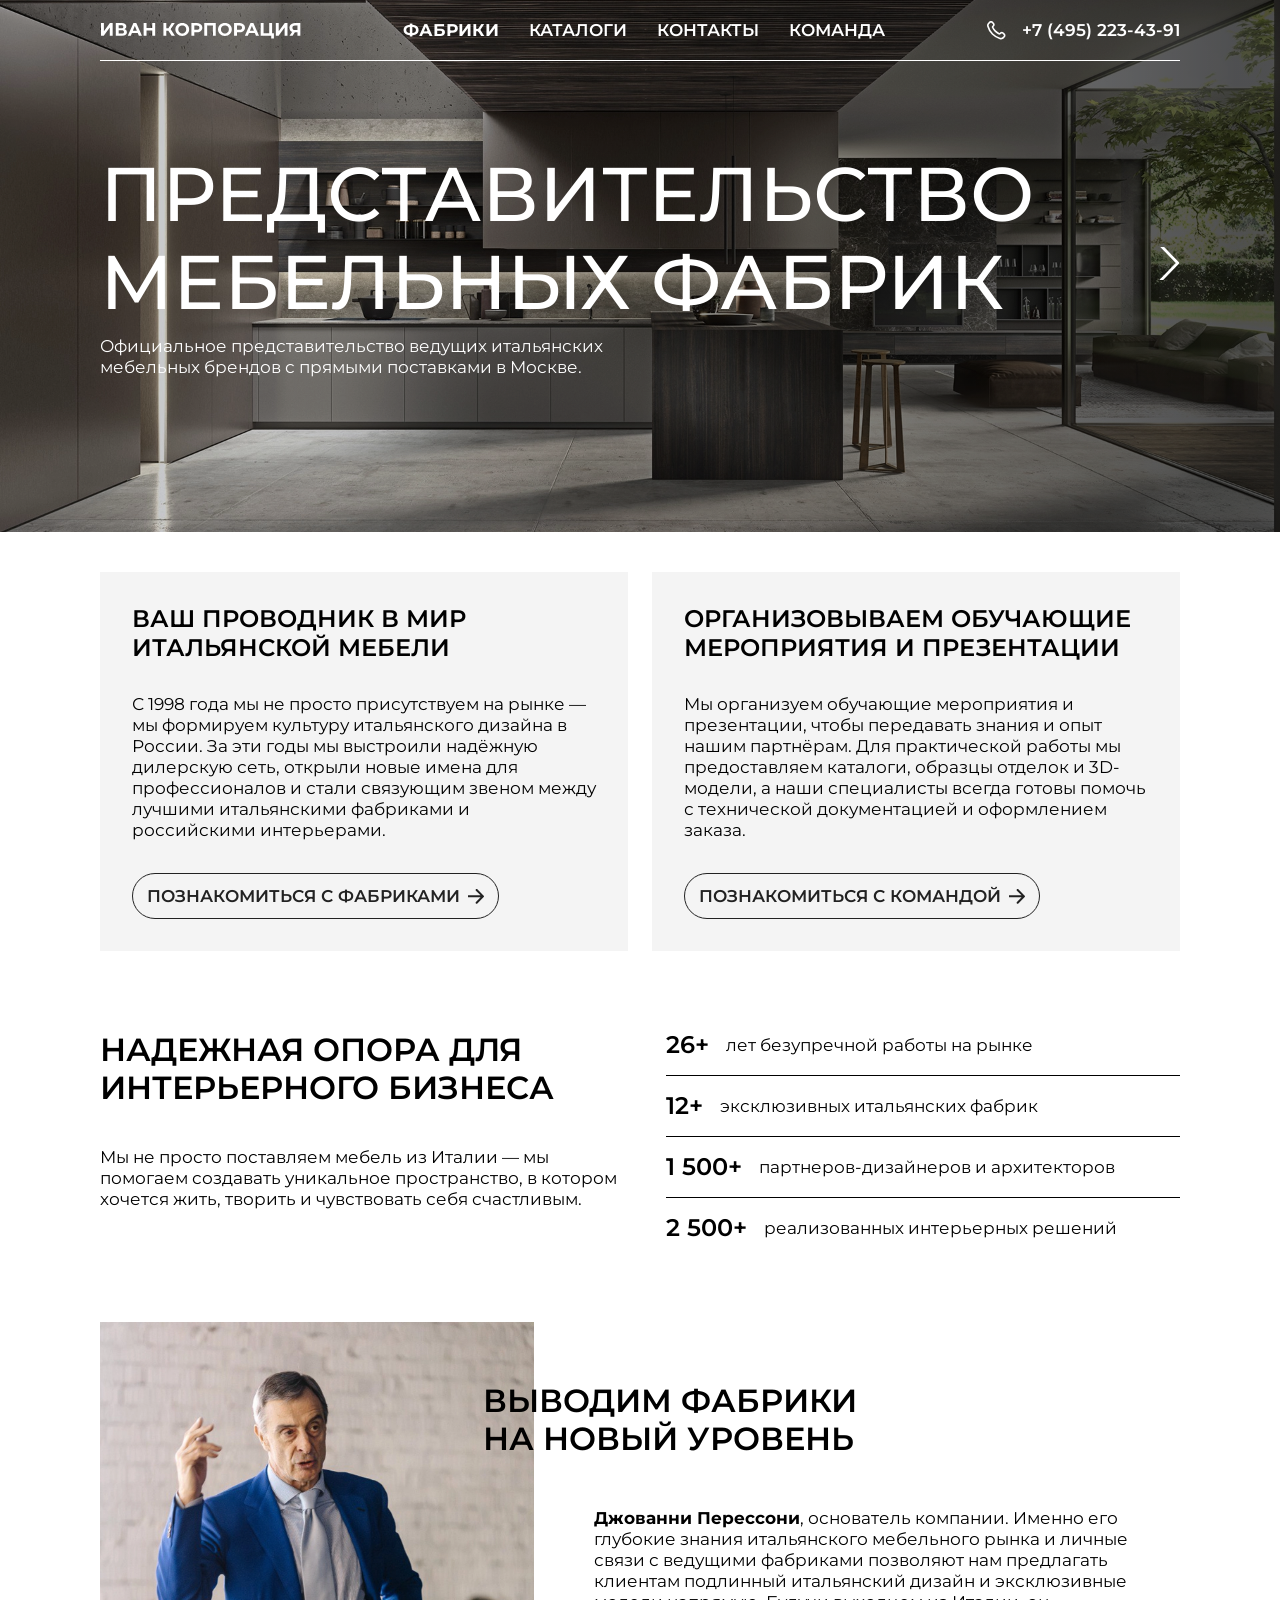
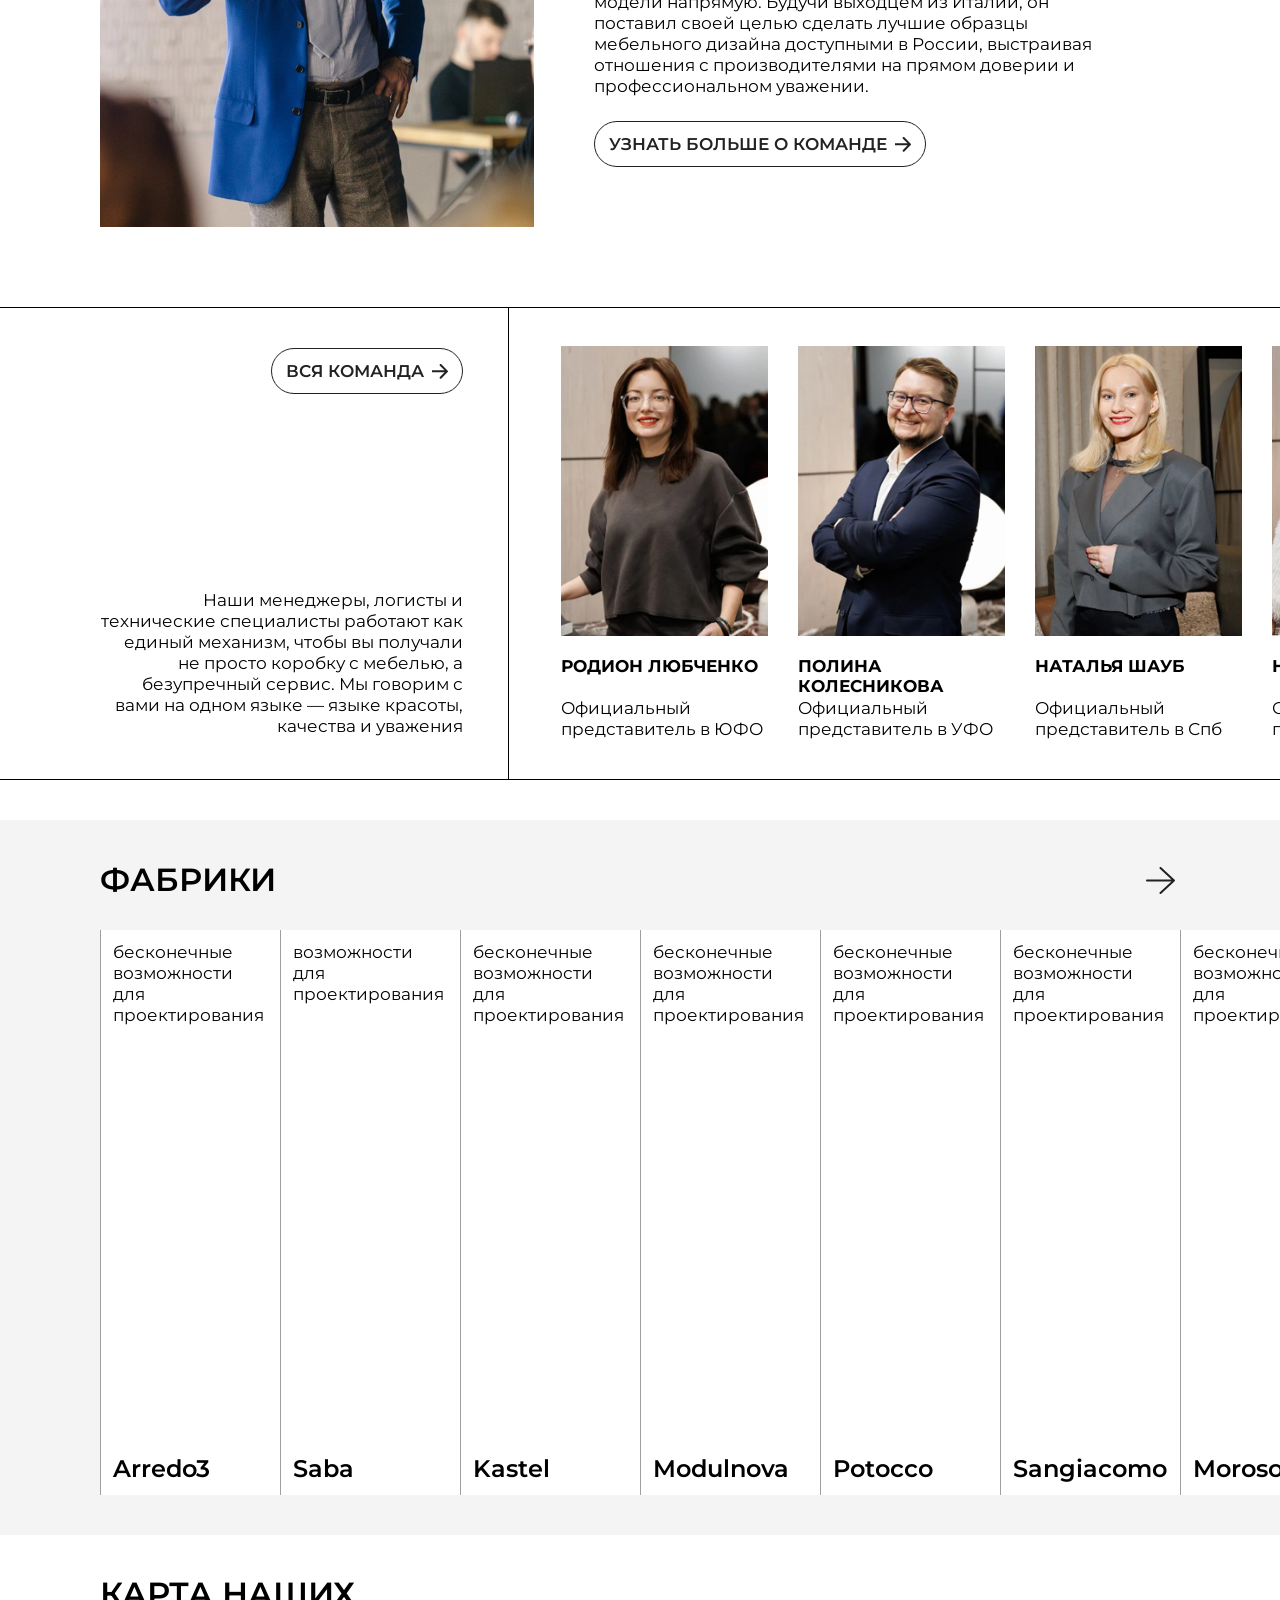
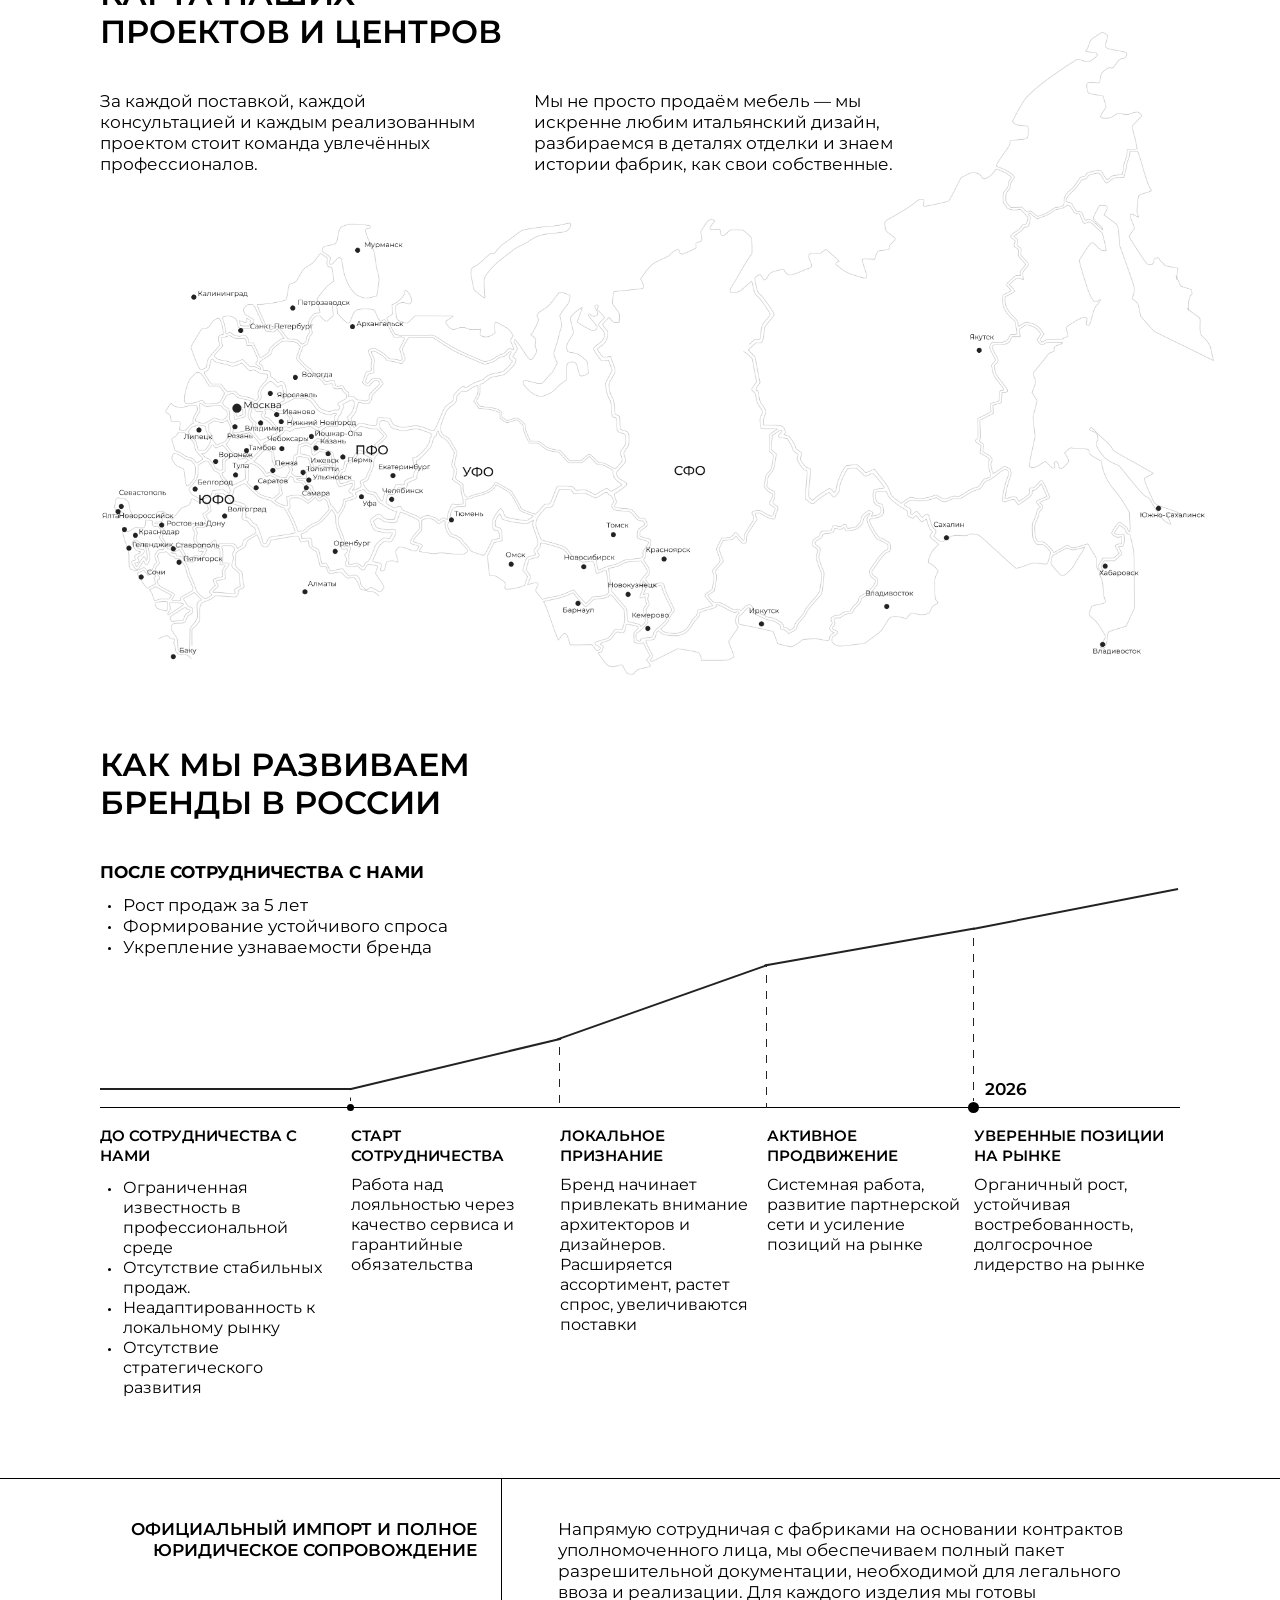
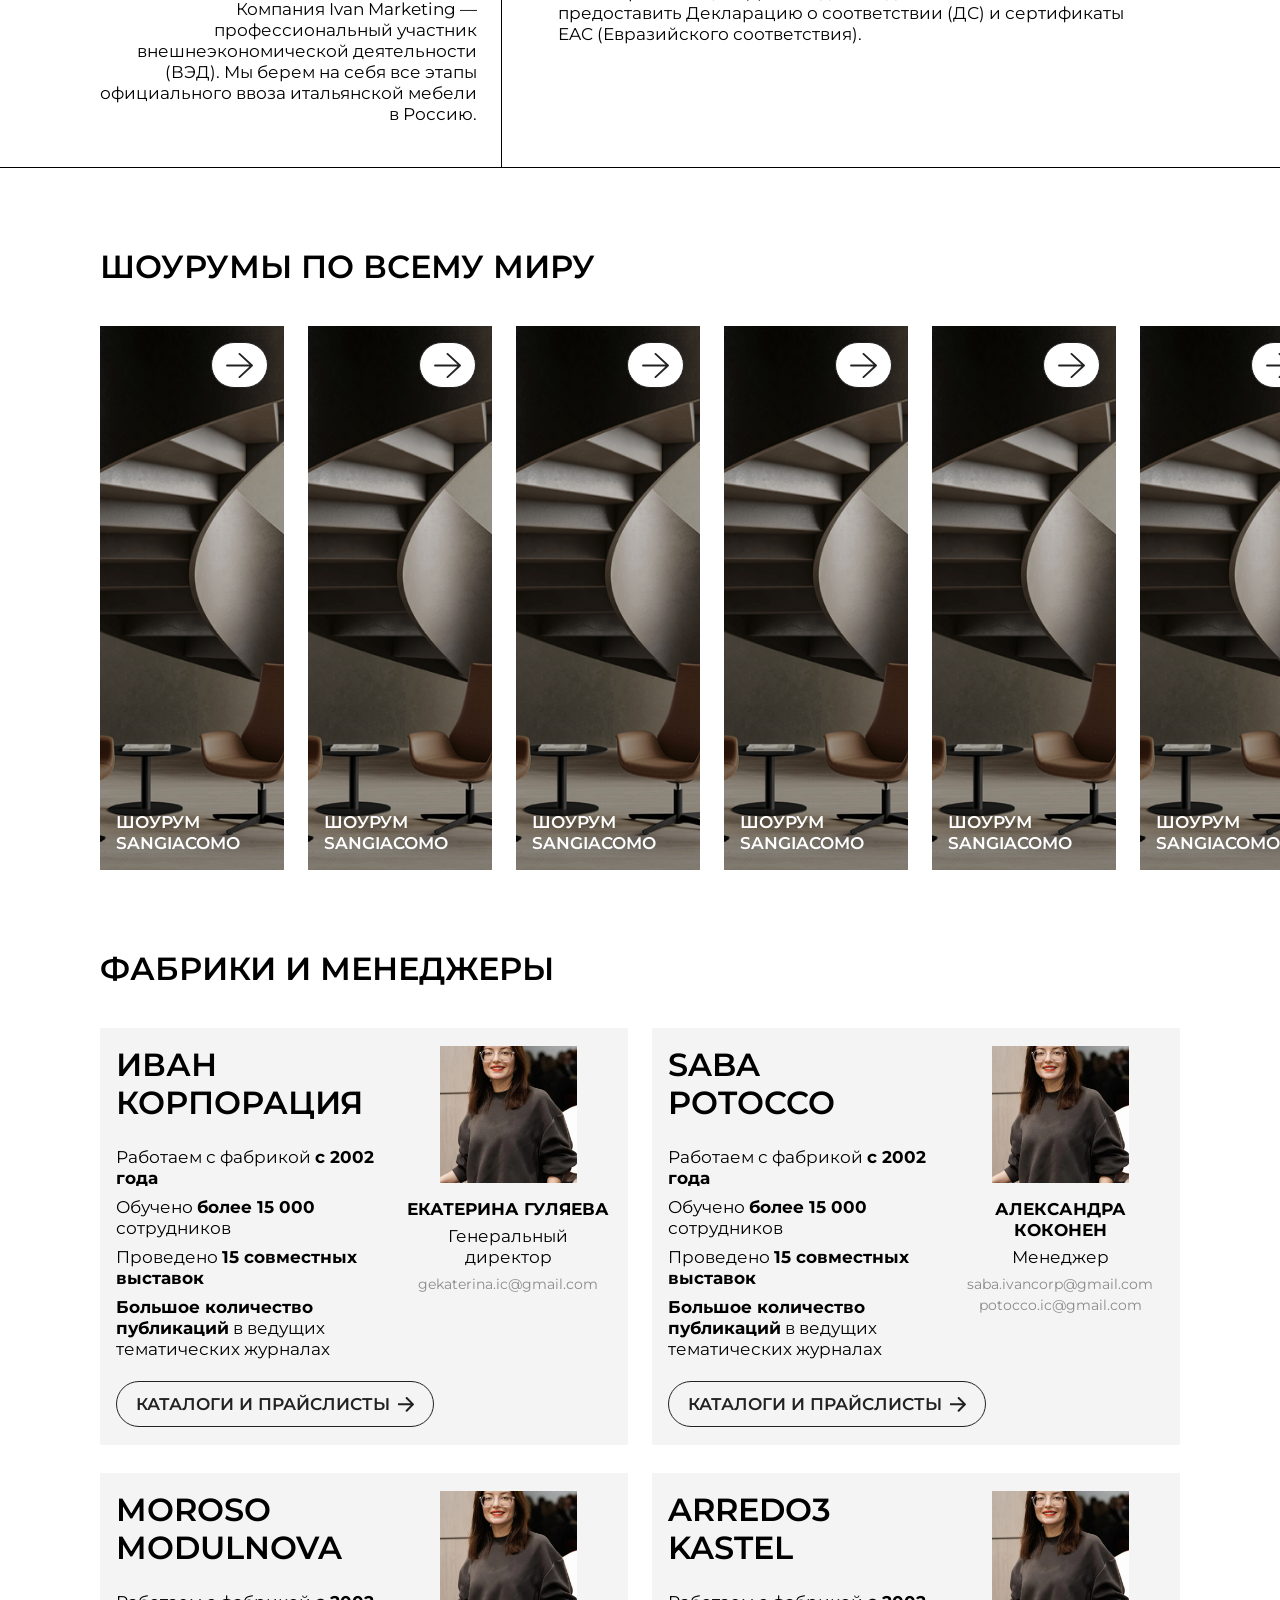
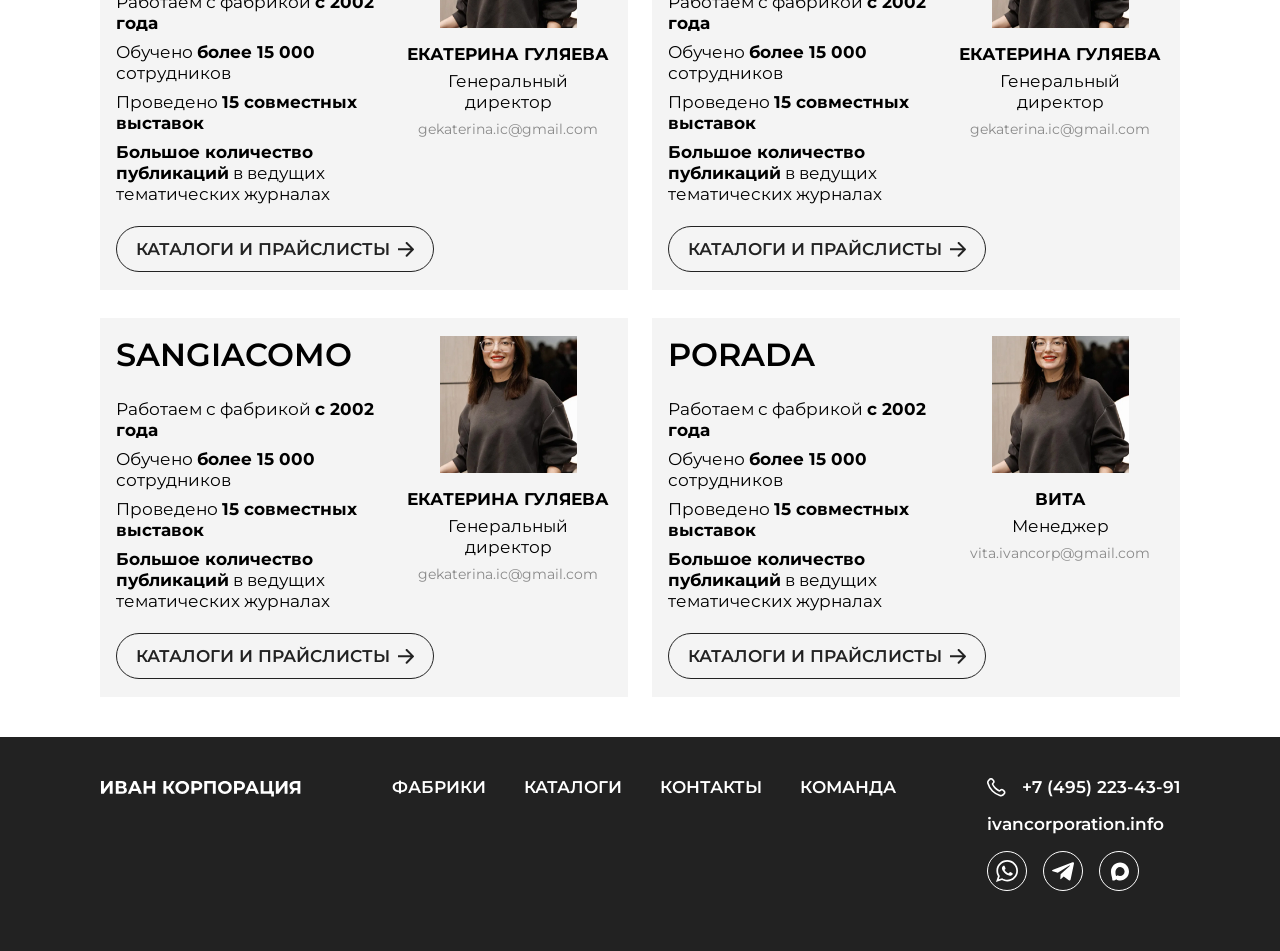
==== commit 5b6b7d9c: "add block fabric" ====
--- a/pages/index/index.html
+++ b/pages/index/index.html
@@ -325,6 +325,252 @@
                 </div>
             </section>
 
+            <section class="fabric-all">
+                <div class="container">
+                    <div class="fabric-all__inner">
+                        <div class="fabric-all__head">
+                            <h2 class="caption caption--h2">ФАБРИКИ</h2>
+
+                            <div class="swiper-controls-simple">
+                                <div class="btnSwiperPrev"></div>
+                                <div class="btnSwiperNext"></div>
+                            </div>
+                        </div>
+
+                        <div class="fabric-all__body">
+                            <div class="fabric-all__slider swiper">
+                                <div class="fabric-all__list swiper-wrapper">
+                                    <div class="fabric-all__item swiper-slide" data-modal-fabric="popup-fabric">
+                                        <div class="fabric-all__content">
+                                            <span class="text-small">бесконечные возможности для проектирования</span>
+                                            <span class="caption caption--h3">Arredo3</span>
+                                        </div>
+
+                                        <div class="fabric-all__invis">
+                                            <span class="caption caption--h2">Стильные решения
+                                                для комфорта </span>
+
+                                            <a href="javascript:void(0)" class="btn btn--white btn--arrow">ПОДРОБНЕЕ</a>
+                                        </div>
+
+                                        <div class="picture-block">
+                                            <picture>
+                                                <source type="image/webp" srcset="./../../img/pic-fabric-all.webp" />
+                                                <!-- data-src-big - это большая картинка для открытия в попапе -->
+                                                <img src="./../../img/pic-fabric-all.jpg"
+                                                    data-src-big="./../../img/pic-fabric-all-big.jpg" alt="" />
+                                            </picture>
+                                        </div>
+
+                                    </div>
+
+                                    <div class="fabric-all__item swiper-slide" data-modal-fabric="popup-fabric">
+                                        <div class="fabric-all__content">
+                                            <span class="text-small">возможности для проектирования</span>
+                                            <span class="caption caption--h3">Saba</span>
+                                        </div>
+
+                                        <div class="fabric-all__invis">
+                                            <span class="caption caption--h2">Просто другой текст</span>
+
+                                            <a href="javascript:void(0)" class="btn btn--white btn--arrow">ПОДРОБНЕЕ</a>
+                                        </div>
+
+                                        <div class="picture-block">
+                                            <picture>
+                                                <source type="image/webp" srcset="./../../img/pic-fabric.webp" />
+                                                <img src="./../../img/pic-fabric.jpg"
+                                                    data-src-big="./../../img/pic-fabric.jpg" alt="" />
+                                            </picture>
+                                        </div>
+                                    </div>
+
+                                    <div class="fabric-all__item swiper-slide" data-modal-fabric="popup-fabric">
+                                        <div class="fabric-all__content">
+                                            <span class="text-small">бесконечные возможности для проектирования</span>
+                                            <span class="caption caption--h3">Kastel</span>
+                                        </div>
+
+                                        <div class="fabric-all__invis">
+                                            <span class="caption caption--h2">Стильные решения
+                                                для комфорта </span>
+
+                                            <a href="javascript:void(0)" class="btn btn--white btn--arrow">ПОДРОБНЕЕ</a>
+                                        </div>
+
+                                        <div class="picture-block">
+                                            <picture>
+                                                <source type="image/webp" srcset="./../../img/pic-fabric-all.webp" />
+                                                <img src="./../../img/pic-fabric-all.jpg"
+                                                    data-src-big="./../../img/pic-fabric.jpg" alt="" />
+                                            </picture>
+                                        </div>
+                                    </div>
+
+                                    <div class="fabric-all__item swiper-slide" data-modal-fabric="popup-fabric">
+                                        <div class="fabric-all__content">
+                                            <span class="text-small">бесконечные возможности для проектирования</span>
+                                            <span class="caption caption--h3">Modulnova</span>
+                                        </div>
+
+                                        <div class="fabric-all__invis">
+                                            <span class="caption caption--h2">Стильные решения
+                                                для комфорта </span>
+
+                                            <a href="javascript:void(0)" class="btn btn--white btn--arrow">ПОДРОБНЕЕ</a>
+                                        </div>
+
+                                        <div class="picture-block">
+                                            <picture>
+                                                <source type="image/webp" srcset="./../../img/pic-fabric-all.webp" />
+                                                <img src="./../../img/pic-fabric-all.jpg"
+                                                    data-src-big="./../../img/pic-fabric.jpg" alt="" />
+                                            </picture>
+                                        </div>
+                                    </div>
+
+                                    <div class="fabric-all__item swiper-slide" data-modal-fabric="popup-fabric">
+                                        <div class="fabric-all__content">
+                                            <span class="text-small">бесконечные возможности для проектирования</span>
+                                            <span class="caption caption--h3">Potocco</span>
+                                        </div>
+
+                                        <div class="fabric-all__invis">
+                                            <span class="caption caption--h2">Стильные решения
+                                                для комфорта </span>
+
+                                            <a href="javascript:void(0)" class="btn btn--white btn--arrow">ПОДРОБНЕЕ</a>
+                                        </div>
+
+                                        <div class="picture-block">
+                                            <picture>
+                                                <source type="image/webp" srcset="./../../img/pic-fabric-all.webp" />
+                                                <img src="./../../img/pic-fabric-all.jpg"
+                                                    data-src-big="./../../img/pic-fabric.jpg" alt="" />
+                                            </picture>
+                                        </div>
+                                    </div>
+
+                                    <div class="fabric-all__item swiper-slide" data-modal-fabric="popup-fabric">
+                                        <div class="fabric-all__content">
+                                            <span class="text-small">бесконечные возможности для проектирования</span>
+                                            <span class="caption caption--h3">Sangiacomo</span>
+                                        </div>
+                                        <div class="fabric-all__invis">
+                                            <span class="caption caption--h2">Стильные решения
+                                                для комфорта </span>
+
+                                            <a href="javascript:void(0)" class="btn btn--white btn--arrow">ПОДРОБНЕЕ</a>
+                                        </div>
+
+                                        <div class="picture-block">
+                                            <picture>
+                                                <source type="image/webp" srcset="./../../img/pic-fabric-all.webp" />
+                                                <img src="./../../img/pic-fabric-all.jpg"
+                                                    data-src-big="./../../img/pic-fabric.jpg" alt="" />
+                                            </picture>
+                                        </div>
+                                    </div>
+
+                                    <div class="fabric-all__item swiper-slide" data-modal-fabric="popup-fabric">
+                                        <div class="fabric-all__content">
+                                            <span class="text-small">бесконечные возможности для проектирования</span>
+                                            <span class="caption caption--h3">Moroso</span>
+                                        </div>
+
+                                        <div class="fabric-all__invis">
+                                            <span class="caption caption--h2">Стильные решения
+                                                для комфорта </span>
+
+                                            <a href="javascript:void(0)" class="btn btn--white btn--arrow">ПОДРОБНЕЕ</a>
+                                        </div>
+
+                                        <div class="picture-block">
+                                            <picture>
+                                                <source type="image/webp" srcset="./../../img/pic-fabric-all.webp" />
+                                                <img src="./../../img/pic-fabric-all.jpg"
+                                                    data-src-big="./../../img/pic-fabric.jpg" alt="" />
+                                            </picture>
+                                        </div>
+                                    </div>
+
+                                    <div class="fabric-all__item swiper-slide" data-modal-fabric="popup-fabric">
+                                        <div class="fabric-all__content">
+                                            <span class="text-small">бесконечные возможности для проектирования</span>
+                                            <span class="caption caption--h3">Kastel</span>
+                                        </div>
+
+                                        <div class="fabric-all__invis">
+                                            <span class="caption caption--h2">Стильные решения
+                                                для комфорта </span>
+
+                                            <a href="javascript:void(0)" class="btn btn--white btn--arrow">ПОДРОБНЕЕ</a>
+                                        </div>
+
+                                        <div class="picture-block">
+                                            <picture>
+                                                <source type="image/webp" srcset="./../../img/pic-fabric-all.webp" />
+                                                <img src="./../../img/pic-fabric-all.jpg"
+                                                    data-src-big="./../../img/pic-fabric.jpg" alt="" />
+                                            </picture>
+                                        </div>
+                                    </div>
+
+                                    <div class="fabric-all__item swiper-slide" data-modal-fabric="popup-fabric">
+                                        <div class="fabric-all__content">
+                                            <span class="text-small">бесконечные возможности для проектирования</span>
+                                            <span class="caption caption--h3">Kastel</span>
+                                        </div>
+
+                                        <div class="fabric-all__invis">
+                                            <span class="caption caption--h2">Стильные решения
+                                                для комфорта </span>
+
+                                            <a href="javascript:void(0)" class="btn btn--white btn--arrow">ПОДРОБНЕЕ</a>
+                                        </div>
+
+                                        <div class="picture-block">
+                                            <picture>
+                                                <source type="image/webp" srcset="./../../img/pic-fabric-all.webp" />
+                                                <img src="./../../img/pic-fabric-all.jpg"
+                                                    data-src-big="./../../img/pic-fabric.jpg" alt="" />
+                                            </picture>
+                                        </div>
+                                    </div>
+
+                                    <!-- обязательно в самом конце -->
+                                    <div class="fabric-all__item fabric-all__item--empty swiper-slide"></div>
+                                </div>
+                            </div>
+
+                            <div class="fabric-invis-block">
+                                <div class="fabric-invis-block__content">
+                                    <span class="fabric-invis-block__title">Kastel</span>
+                                    <span class="caption caption--h2">Стильные решения
+                                        для комфорта </span>
+                                    <a href="#" class="btn btn--dark btn--arrow">ПЕРЕЙТИ К КАТАЛОГАМ</a>
+                                </div>
+
+                                <div class="fabric-invis-block__controls">
+                                    <a href="javascript:void(0)"
+                                        class="btn btn--white btn--arrow back-fabric-invis">НАЗАД К ФАБРИКАМ</a>
+                                    <span class="text">бесконечные возможности для проектирования</span>
+                                </div>
+
+                                <div class="picture-block">
+                                    <picture>
+                                        <source type="image/webp" srcset="./../../img/pic-fabric-all-big.webp" />
+                                        <img src="./../../img/pic-fabric-all-big.jpg" alt="" />
+                                    </picture>
+                                </div>
+
+
+                            </div>
+                        </div>
+                    </div>
+                </div>
+            </section>
+
             <section class="map-main">
                 <div class="container">
                     <div class="map-main__head">
@@ -1006,6 +1252,32 @@
 
     <div class="overlay"></div>
 
+    <div class="micromodal-slide modal" id="popup-fabric" aria-hidden="true">
+        <div class="modal__overlay" tabindex="-1" data-micromodal-close></div>
+        <div class="modal__container" role="dialog" aria-modal="true">
+            <div class="modal__close" tabindex="-1" data-micromodal-close></div>
+            <div class="modal__inner">
+                <div class="modal__content">
+                    <div class="fabric-invis-block fabric-invis-block--modal">
+                        <div class="fabric-invis-block__content">
+                            <span class="fabric-invis-block__title">Kastel</span>
+                            <span class="caption caption--h2">Стильные решения
+                                для комфорта </span>
+                            <a href="#" class="btn btn--dark btn--arrow">ПЕРЕЙТИ К КАТАЛОГАМ</a>
+                        </div>
+
+                        <div class="picture-block">
+                            <picture>
+                                <source type="image/webp" srcset="./../../img/pic-fabric-all-big.webp" />
+                                <img src="./../../img/pic-fabric-all-big.jpg" alt="" />
+                            </picture>
+                        </div>
+                    </div>
+                </div>
+            </div>
+        </div>
+    </div>
+
 </body>
 
 <script src="../../libs/jquery/jquery-3.7.1.min.js"></script>
--- a/css/style.css
+++ b/css/style.css
@@ -285,7 +285,7 @@
   filter: brightness(0) invert(0);
 }
 body.is-openMenu {
-  overflow: hidden;
+  overflow-y: hidden;
 }
 body.is-openMenu .header {
   background-color: rgb(255, 255, 255);
@@ -1034,40 +1034,41 @@
 }
 .swiper-controls-simple .btnSwiperPrev {
   cursor: pointer;
-  background-image: url("data:image/svg+xml;charset=UTF-8,%3csvg width='8' height='16' viewBox='0 0 8 16' fill='none' xmlns='http://www.w3.org/2000/svg'%3e%3cpath fill-rule='evenodd' clip-rule='evenodd' d='M7.79776 0.213013C7.5281 -0.0710044 7.0909 -0.0710044 6.82124 0.213013L0.404486 6.97148C-0.13483 7.53952 -0.134828 8.46048 0.404486 9.02852L6.82124 15.787C7.0909 16.071 7.5281 16.071 7.79776 15.787C8.06741 15.503 8.06741 15.0425 7.79776 14.7585L1.381 8L7.79776 1.24153C8.06741 0.957515 8.06741 0.497031 7.79776 0.213013Z' fill='%234E5457'/%3e%3c/svg%3e ");
+  background-image: url("data:image/svg+xml;charset=UTF-8,%3csvg width='29' height='27' viewBox='0 0 29 27' fill='none' xmlns='http://www.w3.org/2000/svg'%3e%3cpath d='M28 13.5L1 13.5M14.5 1L1 13.5L14.5 26' stroke='%23222222' stroke-width='2' stroke-linecap='round' stroke-linejoin='round'/%3e%3c/svg%3e ");
   background-position: center;
   background-repeat: no-repeat;
   width: 40px;
   height: 40px;
-  border-radius: 8px;
   display: flex;
-  border: solid 1px rgb(0, 0, 0);
   transition: all 0.3s;
+}
+.swiper-controls-simple .btnSwiperPrev.swiper-button-disabled {
+  opacity: 0;
+  pointer-events: none;
 }
 @media (hover: hover) {
   .swiper-controls-simple .btnSwiperPrev:hover {
-    background-image: url("data:image/svg+xml;charset=UTF-8,%3csvg width='8' height='16' viewBox='0 0 8 16' fill='none' xmlns='http://www.w3.org/2000/svg'%3e%3cpath fill-rule='evenodd' clip-rule='evenodd' d='M7.79776 0.213013C7.5281 -0.0710044 7.0909 -0.0710044 6.82124 0.213013L0.404486 6.97148C-0.13483 7.53952 -0.134828 8.46048 0.404486 9.02852L6.82124 15.787C7.0909 16.071 7.5281 16.071 7.79776 15.787C8.06741 15.503 8.06741 15.0425 7.79776 14.7585L1.381 8L7.79776 1.24153C8.06741 0.957515 8.06741 0.497031 7.79776 0.213013Z' fill='%23fff'/%3e%3c/svg%3e ");
-    background-color: rgb(0, 0, 0);
-    border-color: rgb(255, 255, 255);
+    transform: scale(1.1);
   }
 }
 .swiper-controls-simple .btnSwiperNext {
   cursor: pointer;
-  background-image: url("data:image/svg+xml;charset=UTF-8,%3csvg width='8' height='16' viewBox='0 0 8 16' fill='none' xmlns='http://www.w3.org/2000/svg'%3e%3cpath fill-rule='evenodd' clip-rule='evenodd' d='M0.202243 0.213013C0.471901 -0.0710044 0.909102 -0.0710044 1.17876 0.213013L7.59551 6.97148C8.13483 7.53952 8.13483 8.46048 7.59551 9.02852L1.17876 15.787C0.909101 16.071 0.4719 16.071 0.202242 15.787C-0.0674151 15.503 -0.067415 15.0425 0.202242 14.7585L6.619 8L0.202243 1.24153C-0.0674144 0.957515 -0.0674144 0.497031 0.202243 0.213013Z' fill='%234E5457'/%3e%3c/svg%3e ");
+  background-image: url("data:image/svg+xml;charset=UTF-8,%3csvg width='29' height='27' viewBox='0 0 29 27' fill='none' xmlns='http://www.w3.org/2000/svg'%3e%3cpath d='M1 13.5L28 13.5M14.5 26L28 13.5L14.5 1' stroke='%23222222' stroke-width='2' stroke-linecap='round' stroke-linejoin='round'/%3e%3c/svg%3e ");
+  background-repeat: no-repeat;
   background-position: center;
-  background-repeat: no-repeat;
   width: 40px;
   height: 40px;
   border-radius: 8px;
   display: flex;
-  border: solid 1px rgb(0, 0, 0);
   transition: all 0.3s;
+}
+.swiper-controls-simple .btnSwiperNext.swiper-button-disabled {
+  opacity: 0;
+  pointer-events: none;
 }
 @media (hover: hover) {
   .swiper-controls-simple .btnSwiperNext:hover {
-    background-image: url("data:image/svg+xml;charset=UTF-8,%3csvg width='8' height='16' viewBox='0 0 8 16' fill='none' xmlns='http://www.w3.org/2000/svg'%3e%3cpath fill-rule='evenodd' clip-rule='evenodd' d='M0.202243 0.213013C0.471901 -0.0710044 0.909102 -0.0710044 1.17876 0.213013L7.59551 6.97148C8.13483 7.53952 8.13483 8.46048 7.59551 9.02852L1.17876 15.787C0.909101 16.071 0.4719 16.071 0.202242 15.787C-0.0674151 15.503 -0.067415 15.0425 0.202242 14.7585L6.619 8L0.202243 1.24153C-0.0674144 0.957515 -0.0674144 0.497031 0.202243 0.213013Z' fill='%23fff'/%3e%3c/svg%3e ");
-    background-color: rgb(0, 0, 0);
-    border-color: rgb(255, 255, 255);
+    transform: scale(1.1);
   }
 }
 
@@ -1551,8 +1552,8 @@
   cursor: pointer;
   transition: all 0.3s;
   position: absolute;
-  right: 0;
-  top: 45px;
+  right: 20px;
+  top: 80px;
   display: flex;
   z-index: 10;
   font-weight: 400;
@@ -1560,27 +1561,16 @@
   line-height: 17px;
   color: #292929;
   align-items: center;
-  background-image: url("data:image/svg+xml;charset=UTF-8,%3csvg width='41' height='42' viewBox='0 0 41 42' fill='none' xmlns='http://www.w3.org/2000/svg'%3e%3cpath d='M40.2989 1.48466C41.0797 2.26569 41.0797 3.5321 40.2989 4.31309L23.3269 21.285L40.2996 38.2577C41.0806 39.0387 41.0806 40.3051 40.2996 41.0861C39.5185 41.867 38.2521 41.8671 37.4711 41.0861L20.4985 24.1135L3.52932 41.0826C2.74834 41.8636 1.48196 41.8635 0.700892 41.0826C-0.0801572 40.3016 -0.0801559 39.0353 0.700892 38.2542L17.6701 21.285L0.701583 4.31654C-0.0792663 3.53552 -0.0793054 2.26912 0.701583 1.48812C1.48258 0.707122 2.74895 0.707232 3.53001 1.48812L20.4985 18.4566L37.4704 1.48466C38.2515 0.703738 39.5179 0.703656 40.2989 1.48466Z' fill='%23FA4F19'/%3e%3c/svg%3e ");
+  background-image: url("data:image/svg+xml;charset=UTF-8,%3csvg width='12' height='12' viewBox='0 0 12 12' fill='none' xmlns='http://www.w3.org/2000/svg'%3e%3cpath d='M10.75 0.75L0.75 10.75M0.75 0.75L10.75 10.75' stroke='%23222222' stroke-width='1.5' stroke-linecap='round' stroke-linejoin='round'/%3e%3c/svg%3e ");
   background-position: center;
   background-repeat: no-repeat;
-  width: 56px;
-  height: 56px;
-}
-@media (max-width: 1279px) {
+  background-size: 15px;
+  width: 20px;
+  height: 20px;
+}
+@media (max-width: 767px) {
   .modal__close {
-    width: 30px;
-    height: 30px;
-    top: 50px;
-    background-size: contain;
-  }
-}
-@media (max-width: 767px) {
-  .modal__close {
-    width: 20px;
-    height: 20px;
-    top: 50px;
-    background-size: contain;
-    right: 10px;
+    top: 70px;
   }
 }
 .modal__close svg {
@@ -1608,7 +1598,7 @@
 }
 
 .modal__overlay {
-  background-color: #edeadf;
+  background-color: rgba(0, 0, 0, 0.7);
   transition: all 0.3s;
 }
 
@@ -1630,6 +1620,7 @@
   color: #222222 !important;
   box-shadow: 0px 4px 8px 0px rgba(0, 0, 0, 0.1803921569);
   border-color: transparent !important;
+  top: 0 !important;
 }
 .header.is-scrolled .logo {
   filter: brightness(0) invert(0) !important;
@@ -3834,5 +3825,413 @@
     line-height: 20px;
   }
 }
+.fabric-all {
+  background-color: #f4f4f4;
+  overflow: hidden;
+}
+
+.fabric-all__head {
+  display: flex;
+  justify-content: space-between;
+  align-items: center;
+}
+.fabric-all__body {
+  margin-top: 30px;
+  position: relative;
+}
+@media (max-width: 767px) {
+  .fabric-all__body {
+    margin-top: 20px;
+  }
+}
+
+.fabric-all__content {
+  display: flex;
+  flex-direction: column;
+  justify-content: space-between;
+  width: 100%;
+  height: 100%;
+  overflow: hidden;
+  padding: 24px 20px;
+}
+@media (max-width: 1549px) {
+  .fabric-all__content {
+    padding: 12px;
+  }
+}
+@media (max-width: 1279px) {
+  .fabric-all__content {
+    padding: 10px;
+  }
+}
+@media (max-width: 1023px) {
+  .fabric-all__content {
+    padding: 8px;
+  }
+}
+@media (max-width: 767px) {
+  .fabric-all__content {
+    padding: 16px 24px 16px 16px;
+  }
+}
+
+.fabric-all__item {
+  cursor: pointer;
+  position: relative;
+  width: 246px;
+  height: 770px;
+  display: flex;
+  flex-direction: column;
+  justify-content: space-between;
+  align-items: flex-start;
+  background-color: rgb(255, 255, 255);
+  border-left: solid 1px #9f9f9f;
+  z-index: 4;
+}
+@media (max-width: 1549px) {
+  .fabric-all__item {
+    width: 180px;
+    height: 565px;
+  }
+}
+@media (max-width: 1279px) {
+  .fabric-all__item {
+    width: 132px;
+    height: 414px;
+  }
+}
+@media (max-width: 1023px) {
+  .fabric-all__item {
+    width: 104px;
+    height: 310px;
+  }
+}
+@media (min-width: 1024px) and (hover: hover) {
+  .fabric-all__item:hover {
+    z-index: 5;
+  }
+  .fabric-all__item:hover + .swiper-slide {
+    border-left-color: transparent;
+  }
+  .fabric-all__item:hover + .swiper-slide .text-small {
+    pointer-events: none;
+    transform: translateY(-150px);
+    opacity: 0;
+  }
+  .fabric-all__item:hover .text-small {
+    pointer-events: none;
+    transform: translateY(-150px);
+    opacity: 0;
+  }
+  .fabric-all__item:hover .picture-block {
+    height: 100%;
+  }
+  .fabric-all__item:hover .caption {
+    color: rgb(255, 255, 255);
+  }
+  .fabric-all__item:hover .fabric-all__invis {
+    opacity: 1;
+    pointer-events: initial;
+  }
+}
+.fabric-all__item .text-small {
+  position: relative;
+  z-index: 2;
+  transition: transform 0.3s ease-in-out, opacity 0.3s ease-in-out;
+}
+@media (max-width: 1279px) {
+  .fabric-all__item .text-small {
+    font-size: 12px;
+    line-height: 14px;
+  }
+}
+@media (max-width: 1023px) {
+  .fabric-all__item .text-small {
+    font-size: 10px;
+    line-height: 12px;
+    color: rgb(255, 255, 255);
+  }
+}
+.fabric-all__item.fabric-all__item--empty {
+  opacity: 0;
+  pointer-events: none;
+}
+@media (max-width: 1023px) {
+  .fabric-all__item.fabric-all__item--empty {
+    display: none;
+  }
+}
+.fabric-all__item .caption {
+  text-transform: none;
+  position: relative;
+  z-index: 2;
+  transition: color 0.3s;
+}
+@media (max-width: 1279px) {
+  .fabric-all__item .caption {
+    font-size: 17px;
+    line-height: 20px;
+  }
+}
+@media (max-width: 1023px) {
+  .fabric-all__item .caption {
+    font-size: 13px;
+    line-height: 15px;
+    color: rgb(255, 255, 255);
+  }
+}
+.fabric-all__item .picture-block {
+  position: absolute;
+  bottom: 0;
+  left: 0;
+  width: 100%;
+  height: 0;
+  z-index: -1;
+  transition: height 0.3s ease-in-out;
+}
+@media (max-width: 1023px) {
+  .fabric-all__item .picture-block {
+    height: 100%;
+  }
+}
+.fabric-all__item .picture-block::before {
+  content: "";
+  position: absolute;
+  transition: all 0.3s;
+  background: linear-gradient(180deg, rgba(255, 255, 255, 0.4) 0%, rgba(0, 0, 0, 0.5) 100%);
+  position: absolute;
+  bottom: 0;
+  left: 0;
+  width: 100%;
+  height: 100%;
+  z-index: 1;
+}
+@media (max-width: 1023px) {
+  .fabric-all__item .picture-block::before {
+    background: rgba(0, 0, 0, 0.6);
+  }
+}
+
+.fabric-all__slider {
+  overflow: visible;
+}
+.fabric-all__slider.opacity {
+  opacity: 0.1;
+}
+@media (max-width: 767px) {
+  .fabric-all__slider.is-destroyed .fabric-all__list {
+    display: flex;
+    flex-wrap: wrap;
+    gap: 0;
+    border-left: solid 1px #9f9f9f;
+  }
+  .fabric-all__slider.is-destroyed .fabric-all__item {
+    width: 50%;
+    height: auto;
+    min-height: 220px;
+    border-left: none;
+    border-bottom: solid 1px #9f9f9f;
+    border-right: solid 1px #9f9f9f;
+  }
+}
+
+@media (max-width: 767px) {
+  .fabric-all.is-slider-disabled .swiper-controls-simple {
+    display: none;
+  }
+}
+
+.fabric-all__invis {
+  display: flex;
+  flex-direction: column;
+  align-items: flex-start;
+  gap: 20px;
+  width: 445px;
+  position: absolute;
+  left: 24px;
+  top: 24px;
+  pointer-events: none;
+  opacity: 0;
+  transition: opacity 0.1s ease-in-out;
+}
+@media (max-width: 1549px) {
+  .fabric-all__invis {
+    width: 365px;
+    top: 12px;
+    left: 12px;
+  }
+}
+@media (max-width: 1279px) {
+  .fabric-all__invis {
+    width: 230px;
+    top: 10px;
+    left: 10px;
+  }
+}
+.fabric-all__invis .caption {
+  color: #222222 !important;
+}
+@media (max-width: 1279px) {
+  .fabric-all__invis .caption {
+    font-size: 28px;
+    line-height: 32px;
+  }
+}
+.fabric-invis-block {
+  position: absolute;
+  top: 0;
+  left: 0;
+  width: 100%;
+  height: 100%;
+  background-color: rgb(255, 255, 255);
+  z-index: 6;
+  padding: 50px;
+  display: flex;
+  flex-direction: column;
+  overflow: hidden;
+  transform-origin: center;
+  transform: scale(0);
+  transition: transform 0.1s ease-in-out;
+}
+@media (max-width: 1023px) {
+  .fabric-invis-block:not(.fabric-invis-block--modal) {
+    display: none;
+  }
+}
+@media (max-width: 1549px) {
+  .fabric-invis-block {
+    padding: 24px;
+  }
+}
+.fabric-invis-block.opened {
+  transform: scale(1);
+}
+.fabric-invis-block .picture-block {
+  position: absolute;
+  top: 0;
+  left: 0;
+  width: 100%;
+  height: 100%;
+  z-index: -1;
+}
+
+.fabric-invis-block__content {
+  display: flex;
+  flex-direction: column;
+  align-items: flex-start;
+  gap: 36px;
+  width: 430px;
+  margin-left: 50%;
+}
+@media (max-width: 1549px) {
+  .fabric-invis-block__content {
+    gap: 24px;
+  }
+}
+.fabric-invis-block__content .caption {
+  text-transform: none;
+}
+.fabric-invis-block__content .fabric-invis-block__title {
+  font-weight: 500;
+  font-size: 76px;
+  line-height: 76px;
+}
+@media (max-width: 1549px) {
+  .fabric-invis-block__content .fabric-invis-block__title {
+    font-size: 60px;
+    line-height: 62px;
+  }
+}
+@media (max-width: 1279px) {
+  .fabric-invis-block__content .fabric-invis-block__title {
+    font-size: 50px;
+    line-height: 52px;
+  }
+}
+@media (max-width: 1023px) {
+  .fabric-invis-block__content .fabric-invis-block__title {
+    font-size: 40px;
+    line-height: 50px;
+  }
+}
+@media (max-width: 767px) {
+  .fabric-invis-block__content .fabric-invis-block__title {
+    font-size: 26px;
+    line-height: 28px;
+  }
+}
+
+.fabric-invis-block__controls {
+  display: flex;
+  flex-direction: column;
+  align-items: flex-start;
+  gap: 36px;
+  width: 270px;
+  margin-top: auto;
+}
+@media (max-width: 1549px) {
+  .fabric-invis-block__controls {
+    gap: 24px;
+  }
+}
+@media (max-width: 1279px) {
+  .fabric-invis-block__controls {
+    gap: 16px;
+  }
+}
+.fabric-invis-block__controls .text {
+  max-width: 215px;
+}
+
+.back-fabric-invis {
+  flex-direction: row-reverse;
+}
+.back-fabric-invis::after {
+  transform: scale(-1, -1);
+}
+
+.fabric-invis-block--modal {
+  position: relative;
+  transform: none;
+  height: auto;
+  min-height: 100%;
+  padding: 24px;
+  background-color: rgb(255, 255, 255);
+}
+@media (max-width: 1023px) {
+  .fabric-invis-block--modal {
+    padding: 20px;
+  }
+}
+@media (max-width: 767px) {
+  .fabric-invis-block--modal {
+    padding: 16px;
+  }
+}
+.fabric-invis-block--modal .fabric-invis-block__content {
+  margin-left: 0;
+  width: 100%;
+  gap: 16px;
+}
+.fabric-invis-block--modal .fabric-invis-block__content .caption {
+  font-size: 20px;
+  line-height: 22px;
+  font-weight: 500;
+}
+.fabric-invis-block--modal .picture-block {
+  position: relative;
+  width: 100%;
+  height: auto;
+  padding-top: 50.6382978723%;
+  margin-top: 20px;
+}
+@media (max-width: 767px) {
+  .fabric-invis-block--modal .picture-block {
+    padding-top: 100%;
+  }
+}
+.fabric-invis-block--modal .picture-block img {
+  object-fit: cover;
+}
 
 /*# sourceMappingURL=style.css.map */
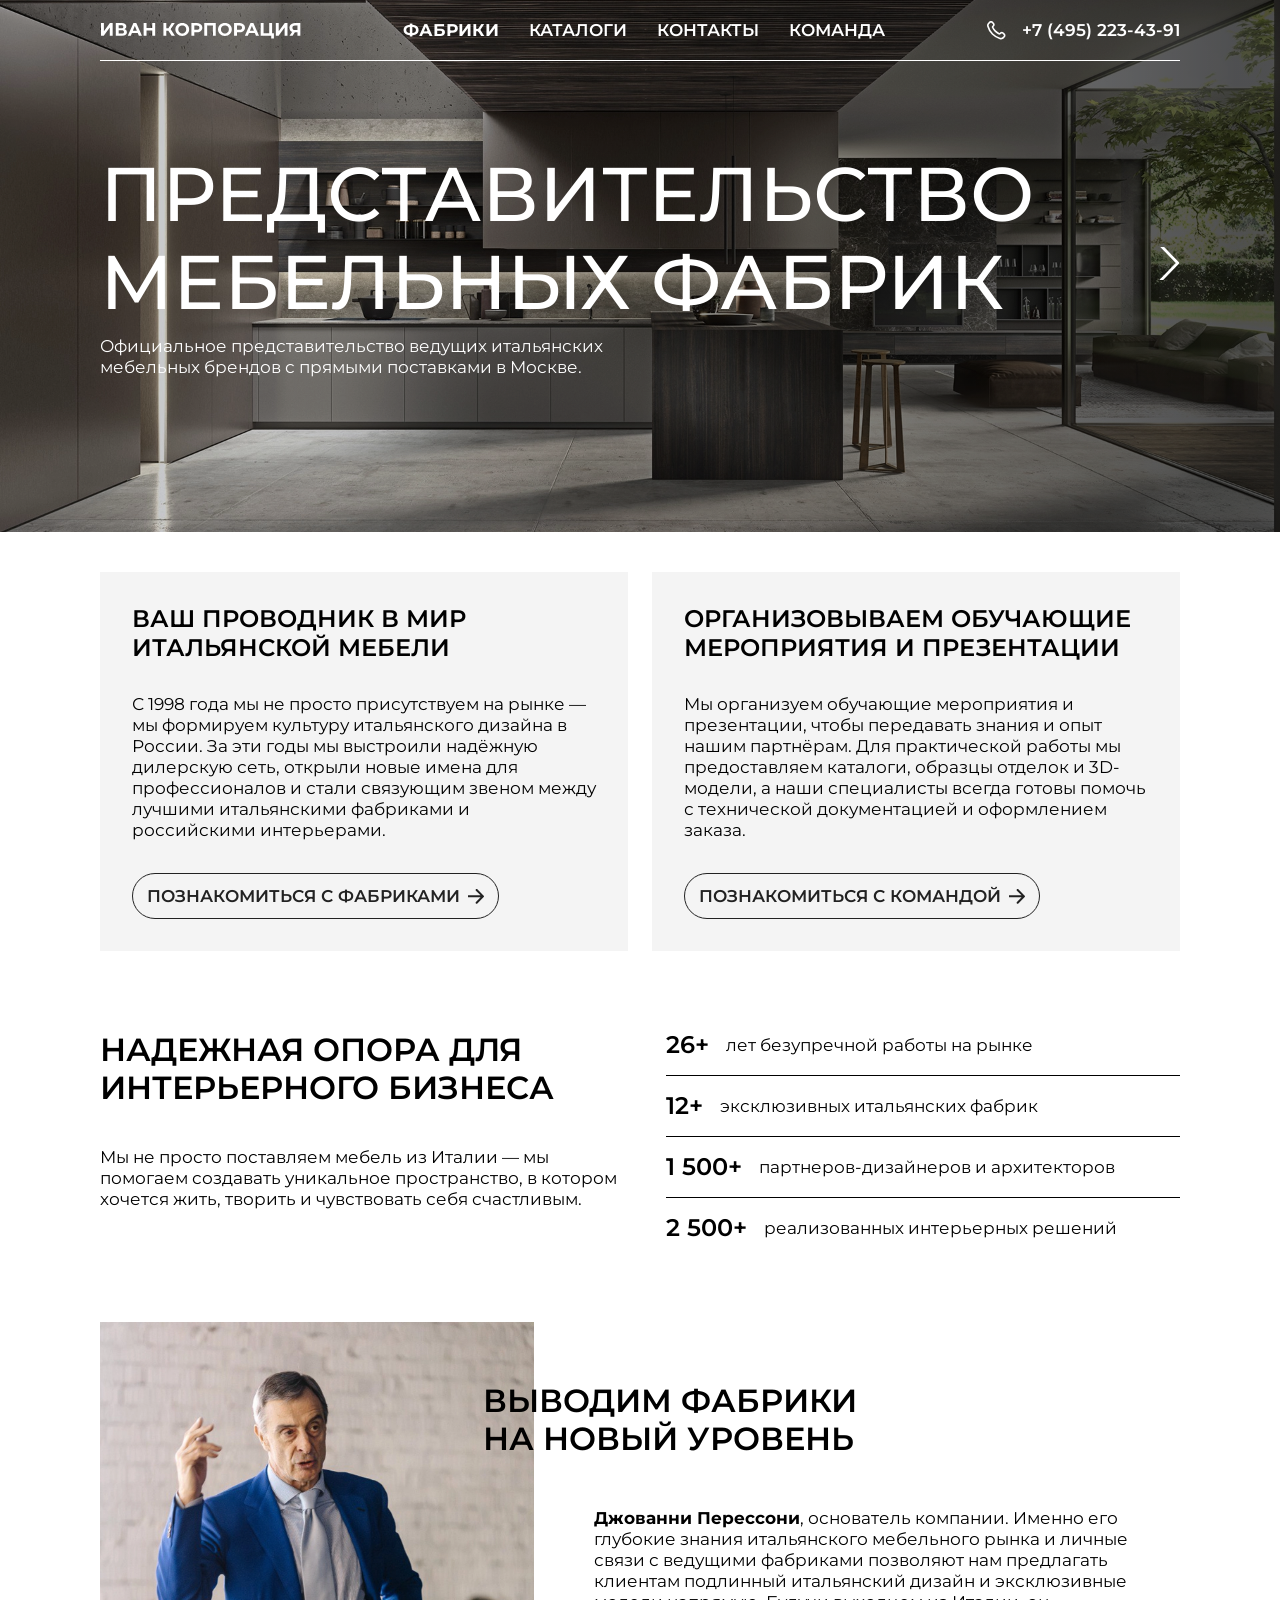
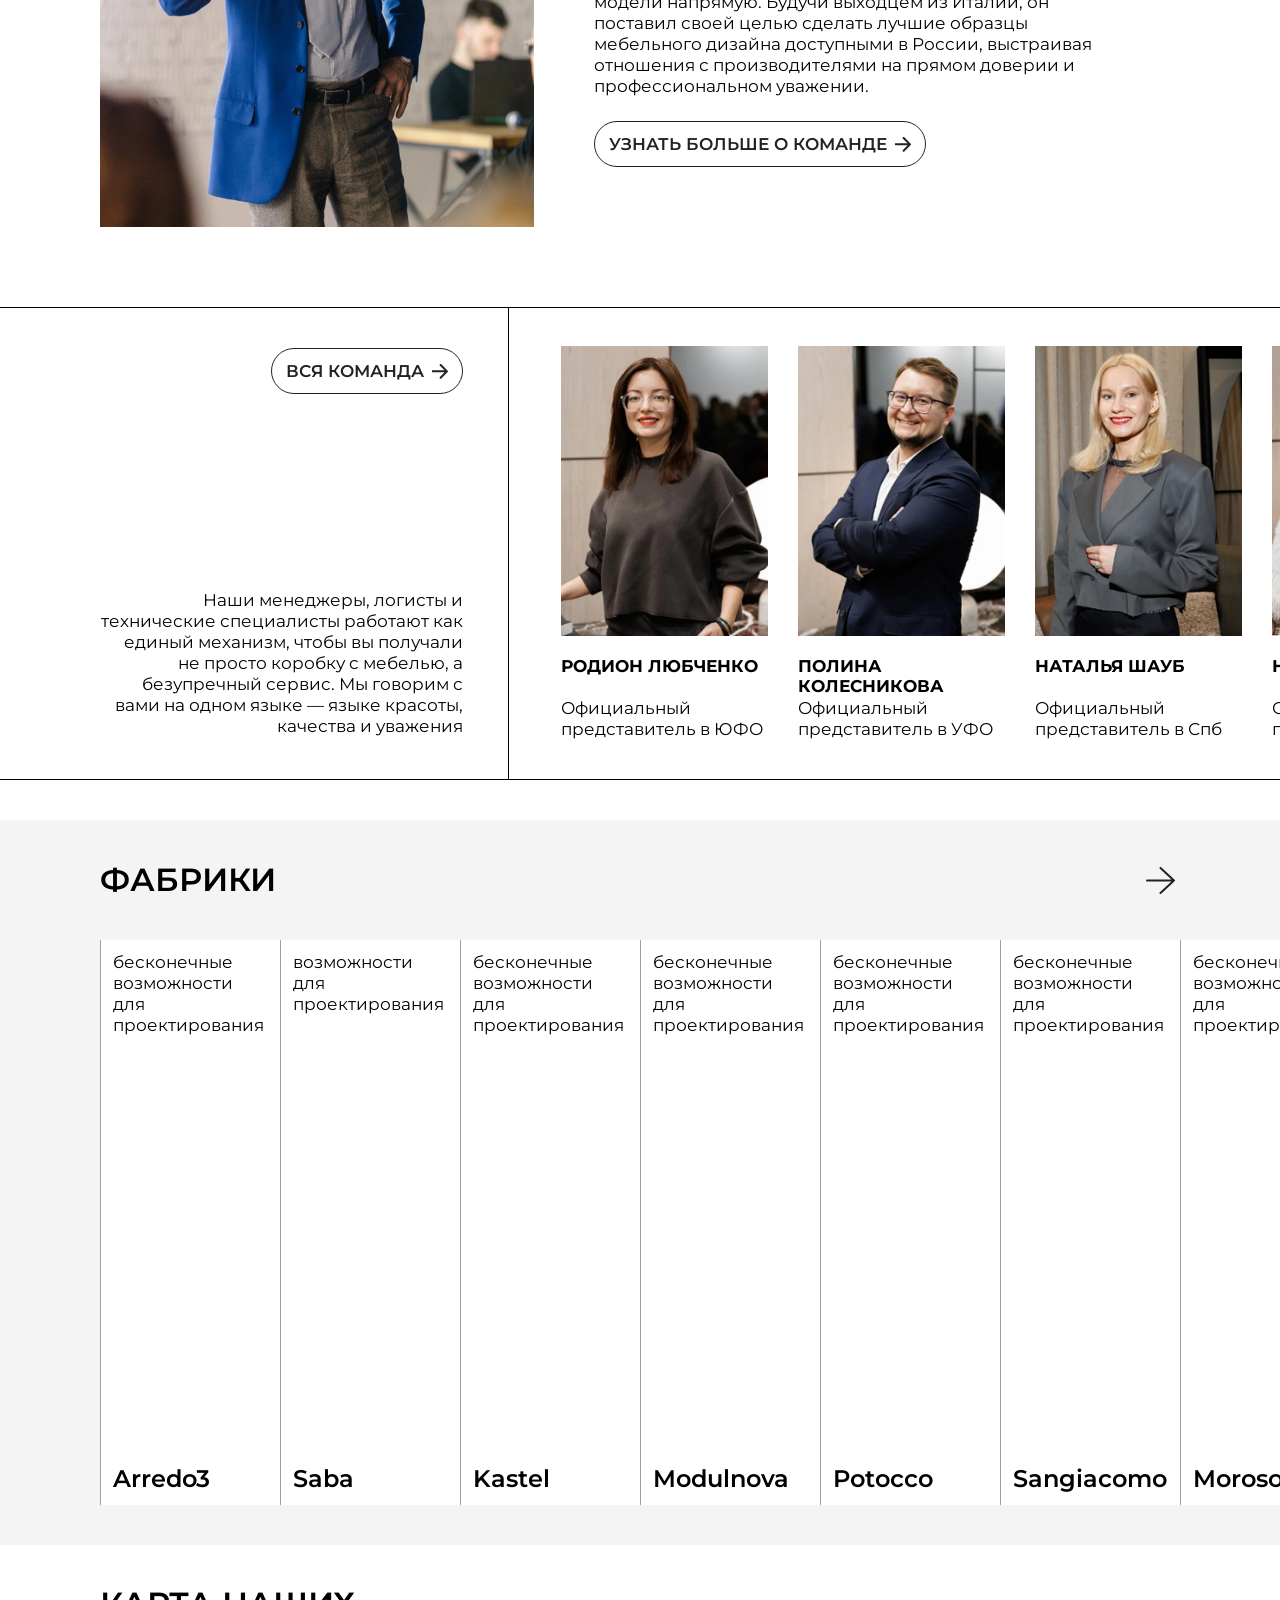
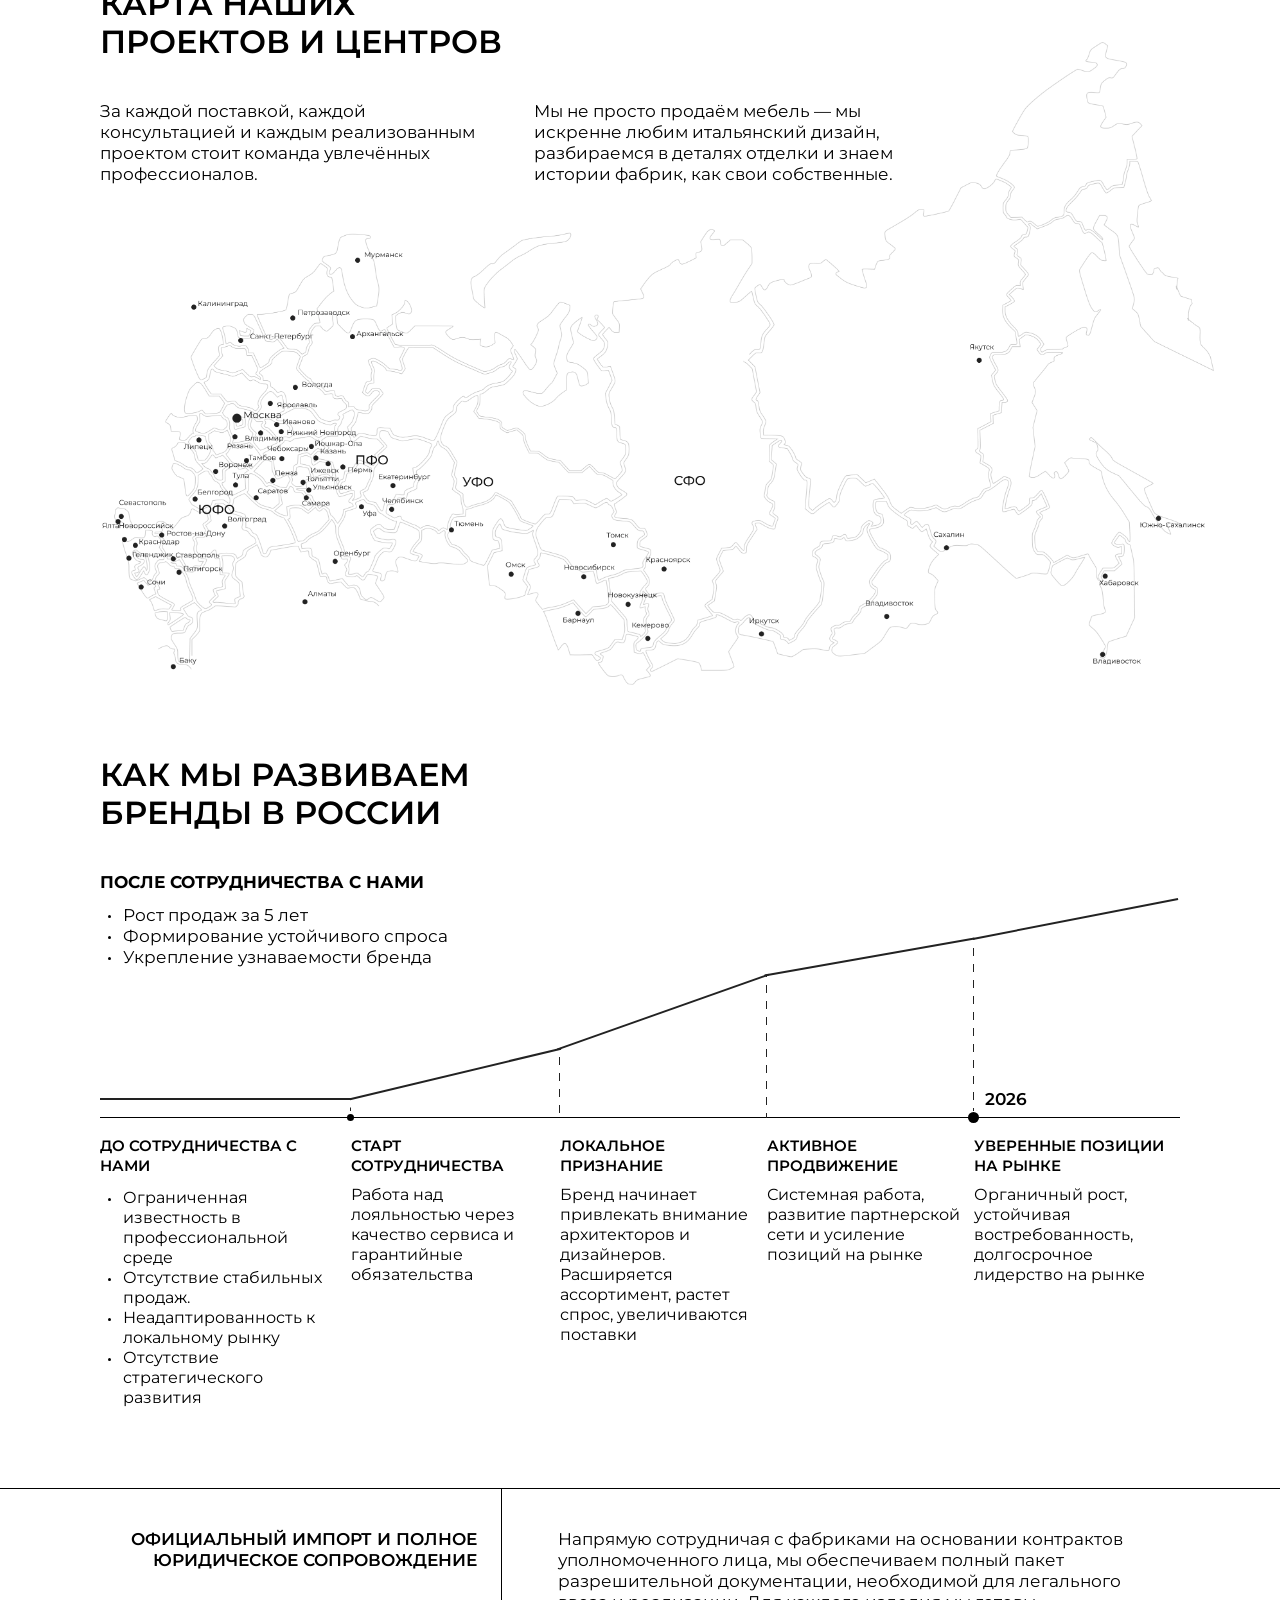
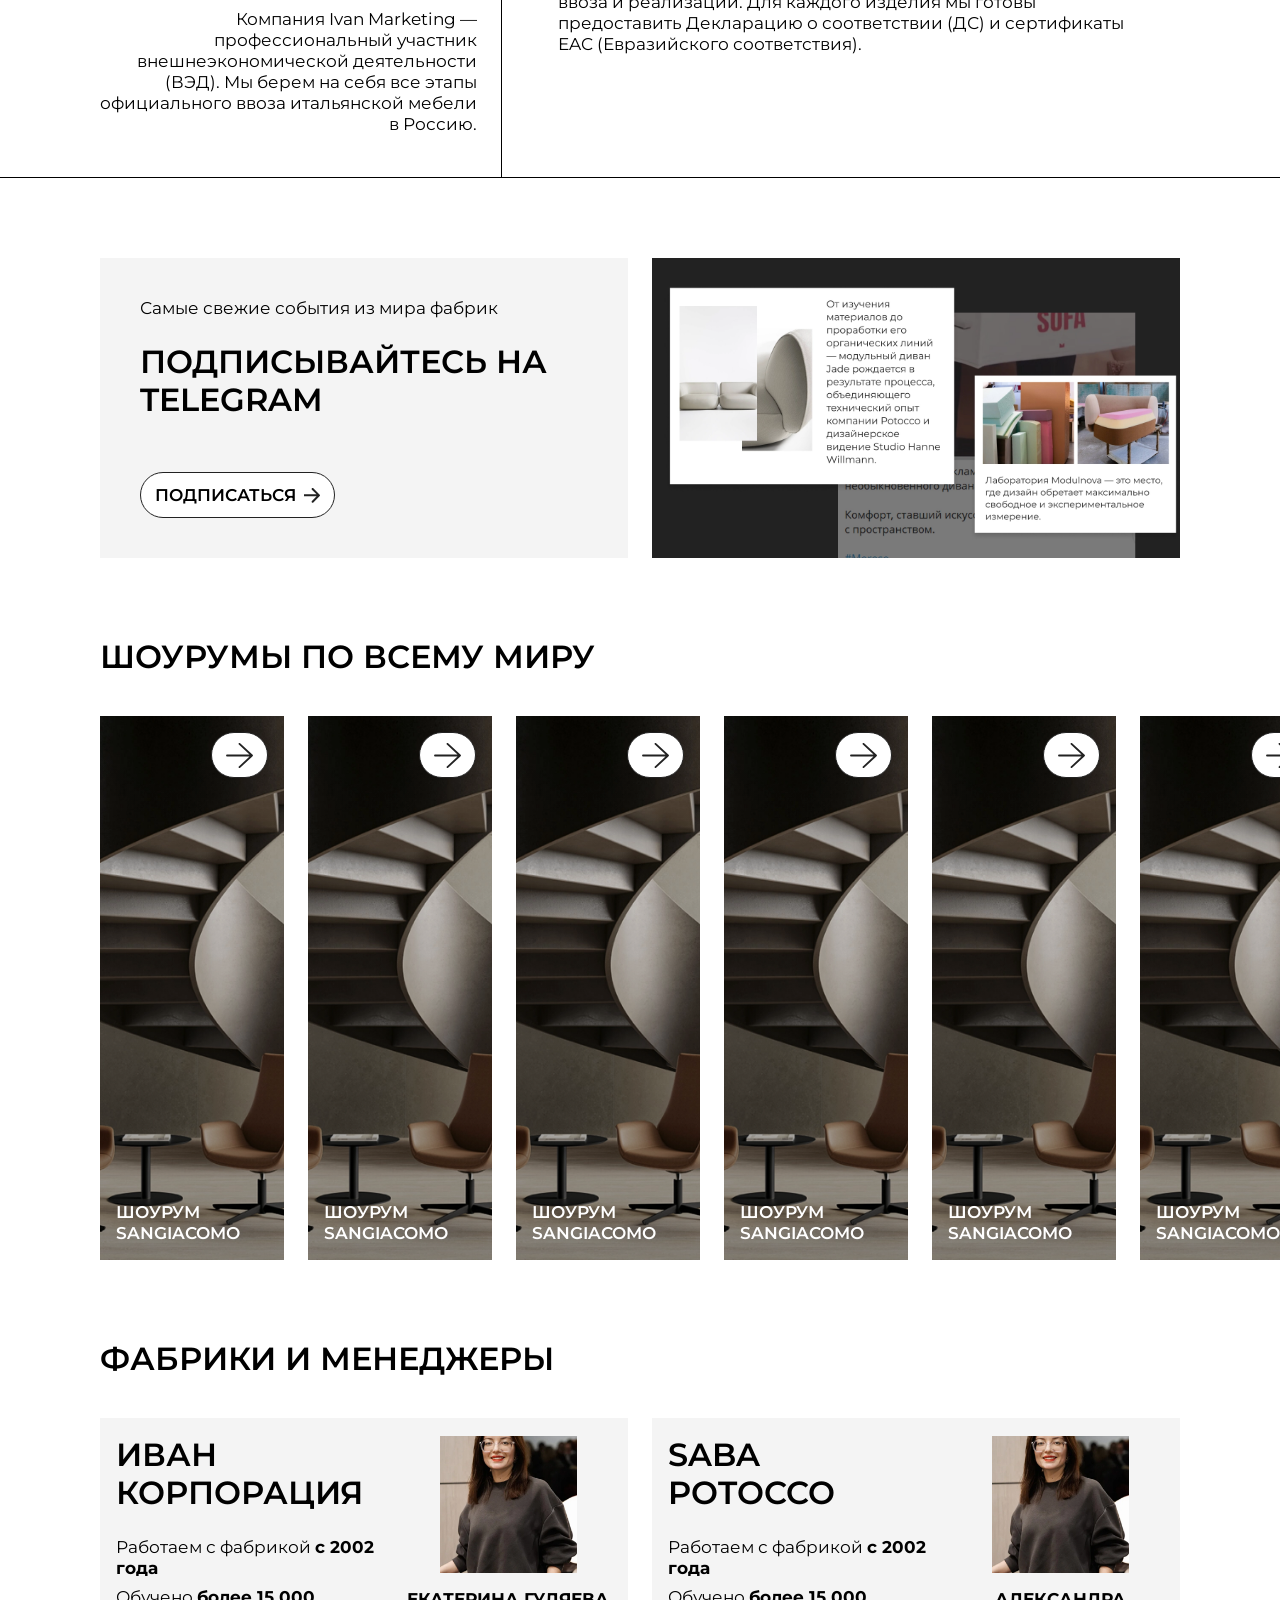
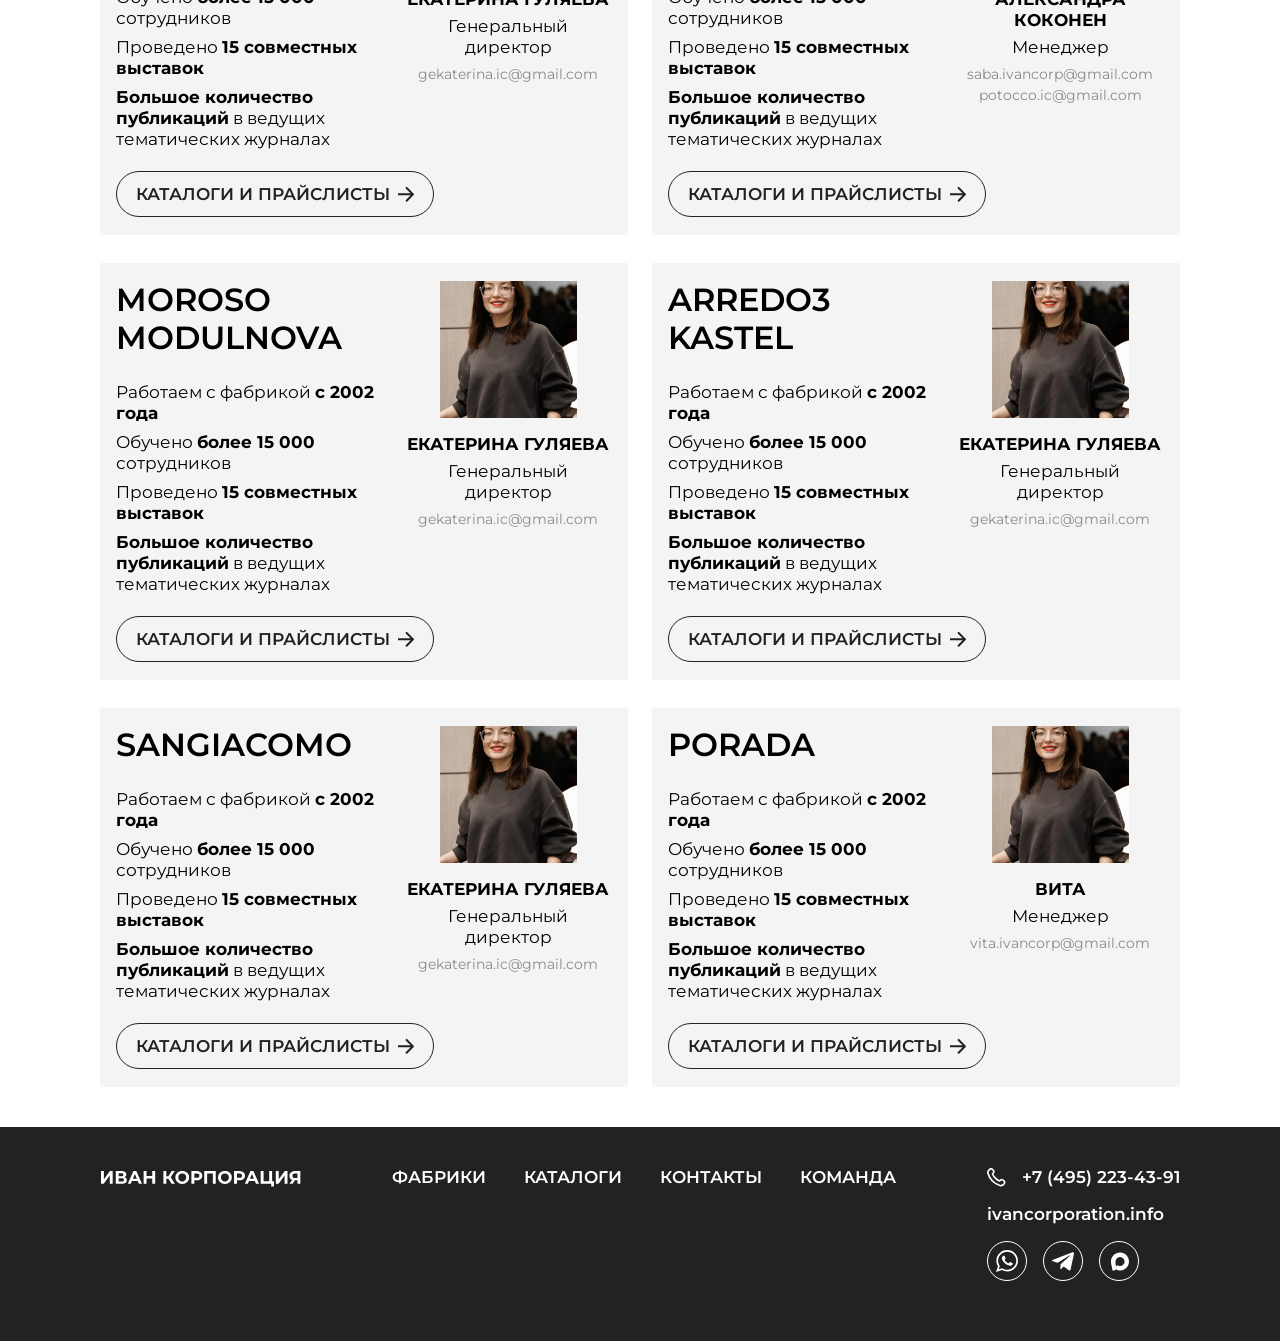
==== commit a7431426: "add subscribe block" ====
--- a/pages/index/index.html
+++ b/pages/index/index.html
@@ -695,6 +695,28 @@
                 </div>
             </section>
 
+            <section class="subscribe">
+                <div class="container">
+                    <div class="subscribe__inner">
+                        <div class="subscribe__left">
+                            <span class="subscribe__desc">Самые свежие события из мира фабрик</span>
+                            <h2 class="caption caption--h2">ПОДПИСЫВАЙТЕСЬ НА TELEGRAM</h2>
+
+                            <a href="#" class="btn btn--white btn--arrow">ПОДПИСАТЬСЯ</a>
+                        </div>
+
+                        <div class="subscribe__right">
+                            <div class="picture-block">
+                                <picture>
+                                    <source type="image/webp" srcset="./../../img/pic-subscribe.webp" />
+                                    <img src="./../../img/pic-subscribe.jpg" alt="" />
+                                </picture>
+                            </div>
+                        </div>
+                    </div>
+                </div>
+            </section>
+
             <section class="showrooms-main">
                 <div class="container">
                     <h2 class="caption caption--h2">ШОУРУМЫ ПО ВСЕМУ МИРУ</h2>
--- a/css/style.css
+++ b/css/style.css
@@ -3839,6 +3839,16 @@
   margin-top: 30px;
   position: relative;
 }
+@media (max-width: 1549px) {
+  .fabric-all__body {
+    margin-top: 40px;
+  }
+}
+@media (max-width: 1279px) {
+  .fabric-all__body {
+    margin-top: 23px;
+  }
+}
 @media (max-width: 767px) {
   .fabric-all__body {
     margin-top: 20px;
@@ -4234,4 +4244,98 @@
   object-fit: cover;
 }
 
+.subscribe__inner {
+  display: flex;
+  justify-content: space-between;
+  min-height: 429px;
+  width: 100%;
+  position: relative;
+}
+@media (max-width: 1549px) {
+  .subscribe__inner {
+    min-height: 300px;
+  }
+}
+@media (max-width: 1279px) {
+  .subscribe__inner {
+    min-height: 231px;
+  }
+}
+@media (max-width: 1023px) {
+  .subscribe__inner {
+    min-height: 194px;
+  }
+}
+@media (max-width: 767px) {
+  .subscribe__inner {
+    display: flex;
+    flex-direction: column;
+    gap: 20px;
+    min-height: inherit;
+  }
+}
+
+.subscribe__left {
+  background-color: #f4f4f4;
+  padding: 40px;
+  display: flex;
+  flex-direction: column;
+  align-items: flex-start;
+  gap: 24px;
+  width: calc(50% - 16px);
+}
+@media (max-width: 1549px) {
+  .subscribe__left {
+    width: calc(50% - 12px);
+  }
+}
+@media (max-width: 1279px) {
+  .subscribe__left {
+    padding: 20px;
+    gap: 16px;
+  }
+}
+@media (max-width: 1023px) {
+  .subscribe__left {
+    padding: 16px;
+    gap: 6px;
+  }
+}
+@media (max-width: 767px) {
+  .subscribe__left {
+    width: 100%;
+  }
+}
+.subscribe__left .caption {
+  max-width: 480px;
+}
+.subscribe__left .btn {
+  margin-top: auto;
+}
+
+.subscribe__right {
+  width: calc(50% - 16px);
+  position: relative;
+}
+@media (max-width: 1549px) {
+  .subscribe__right {
+    width: calc(50% - 12px);
+  }
+}
+@media (max-width: 767px) {
+  .subscribe__right {
+    width: 100%;
+    height: auto;
+    padding-top: 57.7030812325%;
+  }
+}
+.subscribe__right .picture-block {
+  width: 100%;
+  position: absolute;
+  top: 0;
+  left: 0;
+  width: 100%;
+  height: 100%;
+}
+
 /*# sourceMappingURL=style.css.map */
